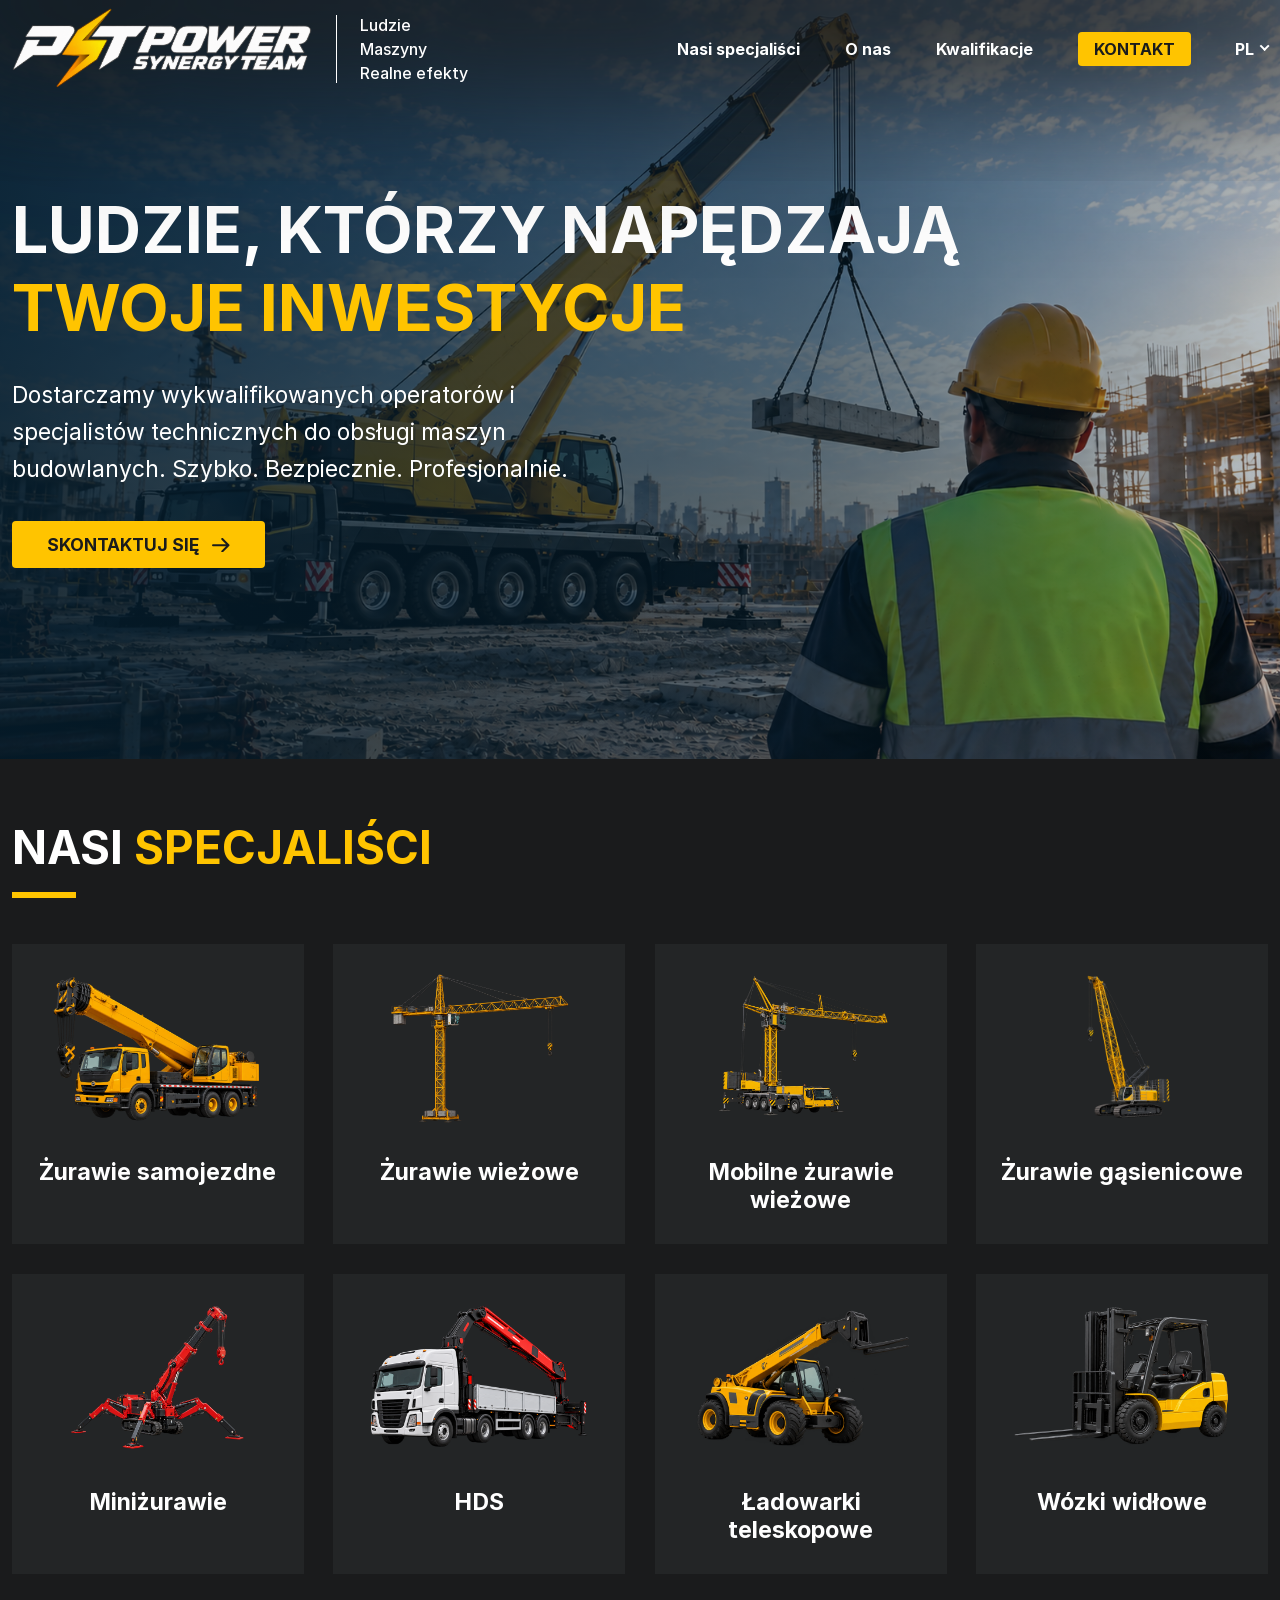
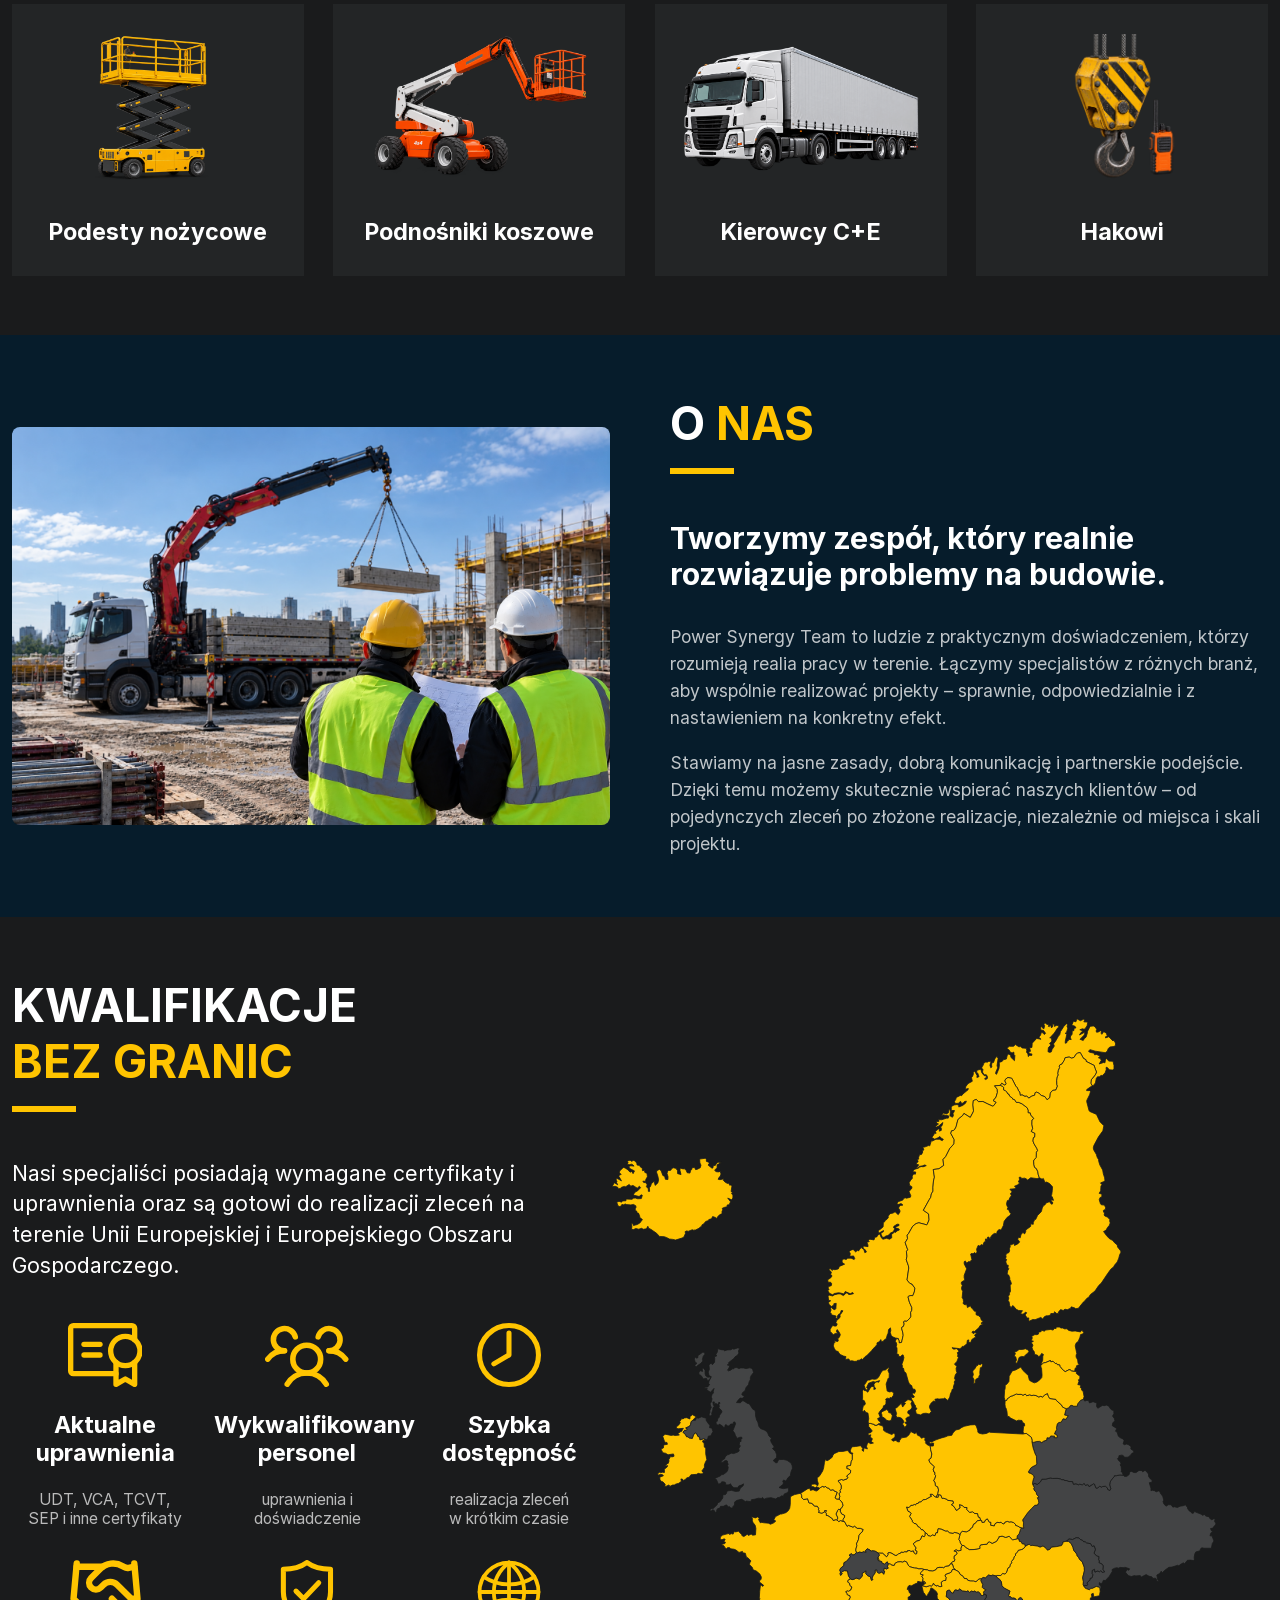
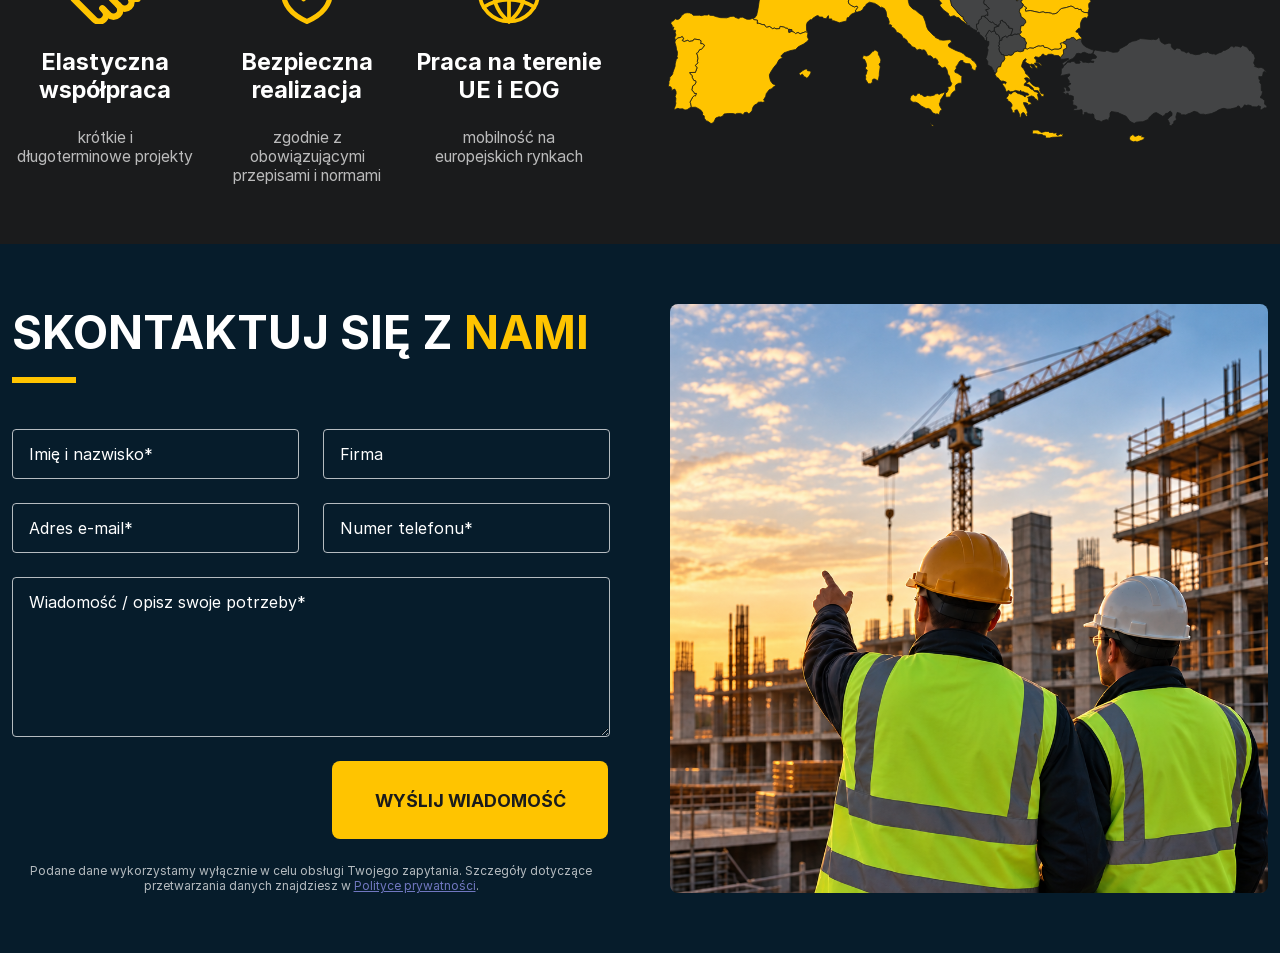
==== index.html @ 58d4c40d "privacy, languages switch" ====
<!doctype html>
<html lang="pl-PL">
<head>
    <meta charset="UTF-8">
    <meta name="viewport" content="width=device-width, initial-scale=1">

    <title>Power Synergy Team - Wykwalifikowani operatorzy i specjaliści techniczni</title>
    <meta name="description" content="Power Synergy Team dostarcza wykwalifikowanych operatorów maszyn budowlanych i specjalistów technicznych do realizacji projektów na terenie Unii Europejskiej i Europejskiego Obszaru Gospodarczego.">
    <meta name="robots" content="noindex, nofollow, noarchive">
    <meta name="author" content="Power Synergy Team">

    <link rel="icon" type="image/png" href="/favicon/favicon-96x96.png" sizes="96x96">
    <link rel="icon" type="image/svg+xml" href="/favicon/favicon.svg">
    <link rel="shortcut icon" href="/favicon/favicon.ico">
    <link rel="apple-touch-icon" sizes="180x180" href="/favicon/apple-touch-icon.png">
    <link rel="manifest" href="/favicon/site.webmanifest">

    <meta name="theme-color" content="#061C2B">

    <link rel="canonical" href="https://powersynergyteam.com/">

    <link rel="alternate" hreflang="x-default" href="https://powersynergyteam.com/">
    <link rel="alternate" hreflang="pl" href="https://powersynergyteam.com/">
    <link rel="alternate" hreflang="en" href="https://powersynergyteam.com/en/">
    <link rel="alternate" hreflang="de" href="https://powersynergyteam.com/de/">
    <link rel="alternate" hreflang="nl-NL" href="https://powersynergyteam.com/nl/">
    <link rel="alternate" hreflang="fr" href="https://powersynergyteam.com/fr/">
    <link rel="alternate" hreflang="ru" href="https://powersynergyteam.com/ru/">

    <meta property="og:type" content="website">
    <meta property="og:site_name" content="Power Synergy Team">
    <meta property="og:title" content="Power Synergy Team - Wykwalifikowani operatorzy i specjaliści techniczni">
    <meta property="og:description" content="Wykwalifikowani operatorzy maszyn budowlanych i specjaliści techniczni do realizacji projektów na terenie Unii Europejskiej i Europejskiego Obszaru Gospodarczego.">
    <meta property="og:url" content="https://powersynergyteam.com/">
    <meta property="og:locale" content="pl_PL">
    <meta property="og:image" content="https://powersynergyteam.com/images/og.jpg">
    <meta property="og:image:secure_url" content="https://powersynergyteam.com/images/og.jpg">
    <meta property="og:image:type" content="image/jpeg">
    <meta property="og:image:width" content="1200">
    <meta property="og:image:height" content="630">
    <meta property="og:image:alt" content="Power Synergy Team - operatorzy i specjaliści techniczni">

    <meta name="twitter:card" content="summary_large_image">
    <meta name="twitter:title" content="Power Synergy Team - Wykwalifikowani operatorzy i specjaliści techniczni">
    <meta name="twitter:description" content="Wykwalifikowani operatorzy maszyn budowlanych i specjaliści techniczni do realizacji projektów na terenie Unii Europejskiej i Europejskiego Obszaru Gospodarczego.">
    <meta name="twitter:image" content="https://powersynergyteam.com/images/og.jpg">

    <link rel="stylesheet" href="css/style.css">

    <script type="application/ld+json">
        {
            "@context": "https://schema.org",
            "@type": "Organization",
            "name": "Power Synergy Team",
            "@id": "https://powersynergyteam.com/#organization",
            "url": "https://powersynergyteam.com/",
            "logo": {
                "@type": "ImageObject",
                "url": "https://powersynergyteam.com/images/logo-data.png",
                "width": 1000,
                "height": 272
            },
            "image": {
                "@type": "ImageObject",
                "url": "https://powersynergyteam.com/images/og.jpg",
                "width": 1200,
                "height": 630
            },
            "email": "contact@powersynergyteam.com",
            "telephone": "+48797429963"
        }
    </script>
</head>
<body>
<header class="header">
    <div class="header__container container">
        <div class="header-logo">
            <img class="header-logo__img img" src="images/logo.png" alt="Power Synergy Team" loading="eager" fetchpriority="high">
            <div class="header-logo__text">
                <span>Ludzie</span>
                <span>Maszyny</span>
                <span>Realne efekty</span>
            </div>
        </div>
        <div class="header__burger" id="header-navigation">
            <ul class="header-menu">
                <li class="header-menu__item">
                    <a href="#specialists">
                        Nasi specjaliści
                    </a>
                </li>
                <li class="header-menu__item">
                    <a href="#about">
                        O nas
                    </a>
                </li>
                <li class="header-menu__item">
                    <a href="#qualifications">
                        Kwalifikacje
                    </a>
                </li>
                <li class="header-menu__item header-menu__item--contact">
                    <a href="#contact">
                        Kontakt
                    </a>
                </li>
            </ul>
            <div class="header__language">
                <button class="header__language-active" type="button" aria-expanded="false" aria-controls="language-list" data-language="Język: ">PL</button>
                <div class="header__languages" id="language-list" data-back="Powrót">
                    <a href="/" class="header__languages-item active" title="Polski" aria-label="Polski" aria-current="page">Polski</a>
                    <a href="/de/" class="header__languages-item" title="Deutsch" aria-label="Deutsch">Deutsch</a>
                    <a href="/en/" class="header__languages-item" title="English" aria-label="English">English</a>
                    <a href="/nl/" class="header__languages-item" title="Nederlands" aria-label="Nederlands">Nederlands</a>
                    <a href="/fr/" class="header__languages-item" title="Français" aria-label="Français">Français</a>
                    <a href="/ru/" class="header__languages-item" title="Русский" aria-label="Русский">Русский</a>
                </div>
            </div>
        </div>
        <button class="header__burger-btn" type="button" aria-label="Menu" aria-expanded="false" aria-controls="header-navigation">
            <span></span>
            <span></span>
            <span></span>
        </button>
    </div>
</header>

<main class="main">
    <section class="hero">
        <img class="hero__img img" src="images/top.png" alt="" width="1672" height="941" loading="eager" fetchpriority="high">
        <div class="hero__container container">
            <h1 class="hero__header">
                Ludzie,
                którzy napędzają
                <span class="color-accent">twoje inwestycje</span>
            </h1>
            <p class="hero__description">
                Dostarczamy wykwalifikowanych operatorów
                i specjalistów technicznych do obsługi maszyn
                budowlanych. Szybko. Bezpiecznie. Profesjonalnie.
            </p>
            <a href="#contact" class="hero__btn">
                Skontaktuj się
                <svg viewBox="3 5 17 14" fill="none" xmlns="http://www.w3.org/2000/svg">
                    <path d="M4 12H19M13 18L19 12L13 6" stroke="currentColor" stroke-width="2" stroke-linecap="round" stroke-linejoin="round"/>
                </svg>
            </a>
        </div>
    </section>

    <section class="specialists section-spacing">
        <div class="anchor" id="specialists"></div>
        <div class="specialists__container container">
            <h2 class="section-header">
                Nasi <span class="color-accent">specjaliści</span>
            </h2>
            <div class="specialists__grid">
                <div class="specialists__item">
                    <div class="specialists__item-image">
                        <img class="specialists__item-img img" src="images/zuraw-samojezdny.png" alt="Żuraw samojezdny" width="1536" height="1024" loading="lazy" fetchpriority="low">
                    </div>
                    <h3 class="specialists__item-header">
                        Żurawie samojezdne
                    </h3>
                </div>

                <div class="specialists__item">
                    <div class="specialists__item-image">
                        <img class="specialists__item-img img" src="images/zuraw-wiezowy.png" alt="Żuraw wieżowy" width="1374" height="1145" loading="lazy" fetchpriority="low">
                    </div>
                    <h3 class="specialists__item-header">
                        Żurawie wieżowe
                    </h3>
                </div>

                <div class="specialists__item">
                    <div class="specialists__item-image">
                        <img class="specialists__item-img img" src="images/zuraw-mobilny.png" alt="Żuraw wieżowy mobilny" width="1374" height="1145" loading="lazy" fetchpriority="low">
                    </div>
                    <h3 class="specialists__item-header">
                        Mobilne żurawie wieżowe
                    </h3>
                </div>

                <div class="specialists__item">
                    <div class="specialists__item-image">
                        <img class="specialists__item-img img" src="images/zuraw-gasienicowy.png" alt="Żuraw gąsienicowy" width="1024" height="1536" loading="lazy" fetchpriority="low">
                    </div>
                    <h3 class="specialists__item-header">
                        Żurawie gąsienicowe
                    </h3>
                </div>

                <div class="specialists__item">
                    <div class="specialists__item-image">
                        <img class="specialists__item-img img" src="images/mini-zuraw.png" alt="Miniżuraw" width="1374" height="1145" loading="lazy" fetchpriority="low">
                    </div>
                    <h3 class="specialists__item-header">
                        Miniżurawie
                    </h3>
                </div>

                <div class="specialists__item">
                    <div class="specialists__item-image">
                        <img class="specialists__item-img img" src="images/hds.png" alt="HDS" width="1536" height="1024" loading="lazy" fetchpriority="low">
                    </div>
                    <h3 class="specialists__item-header">
                        HDS
                    </h3>
                </div>

                <div class="specialists__item">
                    <div class="specialists__item-image">
                        <img class="specialists__item-img img" src="images/ladowarka-teleskopowa.png" alt="Ładowarka teleskopowa" width="1536" height="1024" loading="lazy" fetchpriority="low">
                    </div>
                    <h3 class="specialists__item-header">
                        Ładowarki teleskopowe
                    </h3>
                </div>

                <div class="specialists__item">
                    <div class="specialists__item-image">
                        <img class="specialists__item-img img" src="images/wozek-widlowy.png" alt="Wózek widłowy" width="1536" height="1024" loading="lazy" fetchpriority="low">
                    </div>
                    <h3 class="specialists__item-header">
                        Wózki widłowe
                    </h3>
                </div>

                <div class="specialists__item">
                    <div class="specialists__item-image">
                        <img class="specialists__item-img img" src="images/podest-nozycowy.png" alt="Podest ruchomy nożycowy" width="1536" height="1024" loading="lazy" fetchpriority="low">
                    </div>
                    <h3 class="specialists__item-header">
                        Podesty nożycowe
                    </h3>
                </div>

                <div class="specialists__item">
                    <div class="specialists__item-image">
                        <img class="specialists__item-img img" src="images/podnosnik-teleskopowy.png" alt="Podnośnik koszowy" width="1536" height="1024" loading="lazy" fetchpriority="low">
                    </div>
                    <h3 class="specialists__item-header">
                        Podnośniki koszowe
                    </h3>
                </div>

                <div class="specialists__item">
                    <div class="specialists__item-image">
                        <img class="specialists__item-img img" src="images/c-e.png" alt="Ciągnik siodłowy z naczepą" width="1665" height="945" loading="lazy" fetchpriority="low">
                    </div>
                    <h3 class="specialists__item-header">
                        Kierowcy C+E
                    </h3>
                </div>

                <div class="specialists__item">
                    <div class="specialists__item-image">
                        <img class="specialists__item-img img" src="images/hak.png" alt="Hak" width="1254" height="1254" loading="lazy" fetchpriority="low">
                    </div>
                    <h3 class="specialists__item-header">
                        Hakowi
                    </h3>
                </div>
            </div>
        </div>
    </section>

    <section class="about bg-dark section-spacing">
        <div class="anchor" id="about"></div>
        <div class="about__container container container--50">
            <div class="about__left">
                <img class="about__img img" src="images/o-nas.png" alt="O nas" width="1536" height="1024" loading="lazy" fetchpriority="low">
            </div>
            <div class="about__right">
                <h2 class="about__header section-header section-header--white">
                    O <span class="color-accent">nas</span>
                </h2>
                <h3 class="about__subheader">
                    Tworzymy zespół, który realnie
                    rozwiązuje problemy na budowie.
                </h3>
                <div class="about__description">
                    <p>
                        Power Synergy Team to ludzie z praktycznym doświadczeniem,
                        którzy rozumieją realia pracy w terenie. Łączymy specjalistów z różnych
                        branż, aby wspólnie realizować projekty – sprawnie, odpowiedzialnie
                        i z nastawieniem na konkretny efekt.
                    </p>
                    <p>
                        Stawiamy na jasne zasady, dobrą komunikację i partnerskie podejście.
                        Dzięki temu możemy skutecznie wspierać naszych klientów – od pojedynczych zleceń po złożone realizacje,
                        niezależnie od miejsca i skali projektu.
                    </p>
                </div>
            </div>
        </div>
    </section>

    <section class="qualifications section-spacing">
        <div class="anchor" id="qualifications"></div>
        <div class="qualifications__container container">
            <div class="qualifications__left">
                <h2 class="qualifications__header section-header">
                    Kwalifikacje <span class="color-accent">bez granic</span>
                </h2>

                <div class="qualifications__description">
                    Nasi specjaliści posiadają wymagane certyfikaty i uprawnienia
                    oraz są gotowi do realizacji zleceń na terenie Unii Europejskiej
                    i Europejskiego Obszaru Gospodarczego.
                </div>

                <div class="qualifications__grid">
                    <div class="qualifications__item">
                        <svg xmlns="http://www.w3.org/2000/svg" viewBox="24 40 224 192">
                            <line x1="72" y1="136" x2="120" y2="136" fill="none" stroke="currentColor" stroke-linecap="round" stroke-linejoin="round" stroke-width="16"/>
                            <line x1="72" y1="104" x2="120" y2="104" fill="none" stroke="currentColor" stroke-linecap="round" stroke-linejoin="round" stroke-width="16"/>
                            <circle cx="196" cy="124" r="44" fill="none" stroke="currentColor" stroke-linecap="round" stroke-linejoin="round" stroke-width="16"/>
                            <path d="M168,192H40a8,8,0,0,1-8-8V56a8,8,0,0,1,8-8H216a8,8,0,0,1,8,8V90.06" fill="none" stroke="currentColor" stroke-linecap="round" stroke-linejoin="round" stroke-width="16"/>
                            <polyline points="168 157.94 168 224 196 208 224 224 224 157.94" fill="none" stroke="currentColor" stroke-linecap="round" stroke-linejoin="round" stroke-width="16"/>
                        </svg>
                        <div class="qualifications__item-title">Aktualne uprawnienia</div>
                        <div class="qualifications__item-description">UDT, VCA, TCVT, SEP i inne certyfikaty</div>
                    </div>

                    <div class="qualifications__item">
                        <svg xmlns="http://www.w3.org/2000/svg" viewBox="8 40 240 184">
                            <path d="M192,120a59.91,59.91,0,0,1,48,24" fill="none" stroke="currentColor" stroke-linecap="round" stroke-linejoin="round" stroke-width="16"/>
                            <path d="M16,144a59.91,59.91,0,0,1,48-24" fill="none" stroke="currentColor" stroke-linecap="round" stroke-linejoin="round" stroke-width="16"/>
                            <circle cx="128" cy="144" r="40" fill="none" stroke="currentColor" stroke-linecap="round" stroke-linejoin="round" stroke-width="16"/>
                            <path d="M72,216a65,65,0,0,1,112,0" fill="none" stroke="currentColor" stroke-linecap="round" stroke-linejoin="round" stroke-width="16"/>
                            <path d="M161,80a32,32,0,1,1,31,40" fill="none" stroke="currentColor" stroke-linecap="round" stroke-linejoin="round" stroke-width="16"/>
                            <path d="M64,120A32,32,0,1,1,95,80" fill="none" stroke="currentColor" stroke-linecap="round" stroke-linejoin="round" stroke-width="16"/>
                        </svg>
                        <div class="qualifications__item-title">Wykwalifikowany personel</div>
                        <div class="qualifications__item-description">uprawnienia i doświadczenie</div>
                    </div>

                    <div class="qualifications__item">
                        <svg xmlns="http://www.w3.org/2000/svg" viewBox="0 0 76 76" fill="none">
                            <circle cx="38" cy="38" r="35" stroke="currentColor" stroke-width="6"/>
                            <path d="M38 12V38L20 48.5" stroke="currentColor" stroke-width="6" stroke-linecap="round" stroke-linejoin="round"/>
                        </svg>
                        <div class="qualifications__item-title">Szybka dostępność</div>
                        <div class="qualifications__item-description">realizacja zleceń w krótkim czasie</div>
                    </div>

                    <div class="qualifications__item">
                        <svg xmlns="http://www.w3.org/2000/svg" viewBox="0.9 1.9 22.2 20" fill="none" stroke="currentColor" stroke-width="2" stroke-linecap="round" stroke-linejoin="round">
                            <path d="m11 17 2 2a1 1 0 1 0 3-3"/>
                            <path d="m14 14 2.5 2.5a1 1 0 1 0 3-3l-3.88-3.88a3 3 0 0 0-4.24 0l-.88.88a1 1 0 1 1-3-3l2.81-2.81a5.79 5.79 0 0 1 7.06-.87l.47.28a2 2 0 0 0 1.42.25L21 4"/>
                            <path d="m21 3 1 11h-2"/>
                            <path d="M3 3 2 14l6.5 6.5a1 1 0 1 0 3-3"/>
                            <path d="M3 4h8"/>
                        </svg>
                        <div class="qualifications__item-title">Elastyczna współpraca</div>
                        <div class="qualifications__item-description">krótkie i długoterminowe projekty</div>
                    </div>

                    <div class="qualifications__item">
                        <svg xmlns="http://www.w3.org/2000/svg" viewBox="0 0 64 76" fill="none">
                            <path d="M32 3C24 9 15 11 4 11V38C4 54 14 65 32 73C50 65 60 54 60 38V11C49 11 40 9 32 3Z" stroke="currentColor" stroke-width="6" stroke-linecap="round" stroke-linejoin="round"/>
                            <path d="M19 37L28 46L46 27" stroke="currentColor" stroke-width="6" stroke-linecap="round" stroke-linejoin="round"/>
                        </svg>
                        <div class="qualifications__item-title">Bezpieczna realizacja</div>
                        <div class="qualifications__item-description">zgodnie z obowiązującymi przepisami i normami</div>
                    </div>

                    <div class="qualifications__item">
                        <svg xmlns="http://www.w3.org/2000/svg" viewBox="0 0 76 76" fill="none">
                            <circle cx="38" cy="38" r="35" stroke="currentColor" stroke-width="4.5"/>
                            <path d="M38 3C25 13 20 25 20 38S25 63 38 73" stroke="currentColor" stroke-width="4.5" stroke-linecap="round"/>
                            <path d="M38 3C51 13 56 25 56 38S51 63 38 73" stroke="currentColor" stroke-width="4.5" stroke-linecap="round"/>
                            <path d="M8 20C17 26 27 29 38 29S59 26 68 20" stroke="currentColor" stroke-width="4.5" stroke-linecap="round"/>
                            <path d="M8 56C17 50 27 47 38 47S59 50 68 56" stroke="currentColor" stroke-width="4.5" stroke-linecap="round"/>
                            <path d="M38 3V73" stroke="currentColor" stroke-width="4.5" stroke-linecap="round"/>
                            <path d="M3 38H73" stroke="currentColor" stroke-width="4.5" stroke-linecap="round"/>
                        </svg>
                        <div class="qualifications__item-title">Praca na terenie UE i EOG</div>
                        <div class="qualifications__item-description">mobilność na europejskich rynkach</div>
                    </div>
                </div>
            </div>

            <div class="qualifications__right">
                <img class="qualifications__img" src="images/europe-yellow.svg" alt="" width="702" height="665" loading="lazy" fetchpriority="low">
            </div>
        </div>
    </section>

    <section class="contact bg-dark section-spacing">
        <div class="anchor" id="contact"></div>
        <div class="contact__container container container--50">
            <div class="contact__left">
                <h2 class="contact__header section-header">
                    Skontaktuj się z <span class="color-accent">nami</span>
                </h2>

                <form class="contact__form" id="contact-form" action="https://eu-submit.jotform.com/submit/262635650041047" method="post">
                    <label class="form-label" for="name">Imię i nazwisko*</label>
                    <input id="name" type="text" name="q8_imieI" placeholder="Imię i nazwisko*" required>

                    <label class="form-label" for="firm">Firma</label>
                    <input id="firm" type="text" name="q3_q3_textbox1" placeholder="Firma">

                    <label class="form-label" for="email">Adres e-mail*</label>
                    <input id="email" type="email" name="q4_q4_email2" placeholder="Adres e-mail*" required>

                    <label class="form-label" for="phone">Numer telefonu*</label>
                    <input id="phone" type="tel" name="q5_q5_phone3[full]" autocomplete="tel" placeholder="Numer telefonu*" required>

                    <label class="form-label" for="message">Wiadomość / opisz swoje potrzeby*</label>
                    <textarea id="message" name="q6_q6_textarea4" placeholder="Wiadomość / opisz swoje potrzeby*" required></textarea>

                    <input type="hidden" name="formID" value="262635650041047">

                    <div class="contact__form-actions">
                        <div class="contact__captcha"
                             id="recaptcha_input_9"
                             data-lazy-recaptcha
                             data-sitekey="6LdU3CgUAAAAAB0nnFM3M3T0sy707slYYU51RroJ"></div>
                        <input type="hidden" id="input_9" name="recaptcha_visible" required>
                        <button type="submit" aria-live="polite">Wyślij wiadomość</button>
                    </div>

                    <div class="contact__form-description">
                        Podane dane wykorzystamy wyłącznie w celu obsługi Twojego zapytania. Szczegóły dotyczące przetwarzania danych znajdziesz w <a href="/polityka-prywatnosci.html">Polityce prywatności</a>.
                    </div>
                </form>
            </div>

            <div class="contact__right">
                <img class="contact__img img" src="images/contact.png" alt="" width="1536" height="1024" loading="lazy" fetchpriority="low">
            </div>
        </div>
    </section>
</main>

<footer class="footer">

</footer>

<script src="js/app.min.js"></script>
</body>
</html>
---- css/style.css ----
@font-face{font-family:"Inter";src:url("../fonts/Inter-Bold.woff2") format("woff2");font-weight:bold;font-style:normal;font-display:block}@font-face{font-family:"Inter";src:url("../fonts/Inter-Medium.woff2") format("woff2");font-weight:500;font-style:normal;font-display:block}@font-face{font-family:"Inter";src:url("../fonts/Inter-Regular.woff2") format("woff2");font-weight:normal;font-style:normal;font-display:block}:root{color-scheme:dark;--font-main: Inter, Arial, sans-serif;--c-accent: #FFC400;--c-white: #ffffff;--c-black: #1a1b1c;--c-text: #ffffff;--bg-item: #232526;--bg-main: #1a1b1c;--bg-dark: #061C2B;--bs-main: none;--bs-header: 0 0 164px 82px rgb(26, 27, 28)}html{box-sizing:border-box;font-size:16px;scroll-behavior:smooth}*,*::before,*::after{box-sizing:inherit}body{padding:0;color:var(--c-text);background-color:var(--bg-main);max-width:120em;margin:0 auto}*,input,textarea{box-sizing:border-box;font-family:var(--font-main)}.img{display:block;max-width:100%;height:auto}.container{max-width:90em;margin:0 auto;padding:0 .75em}.container--50{display:grid;grid-template-columns:1fr 1fr;gap:clamp(2rem,1.3182rem + 3.0303vw,4rem);align-items:center;align-content:center}.color-accent{color:var(--c-accent)}.bg-dark{background-color:var(--bg-dark);color:var(--c-white)}.form-label{position:absolute;width:1px;height:1px;padding:0;margin:-1px;overflow:hidden;clip:rect(0, 0, 0, 0);white-space:nowrap;border:0}.section-header{font-size:clamp(2rem,1.6591rem + 1.5152vw,3rem);font-weight:700;text-transform:uppercase;position:relative;padding-bottom:.5em;margin:0 0 1em;text-wrap:balance}.section-header:after{content:"";background-color:var(--c-accent);height:.375rem;width:4rem;position:absolute;bottom:0;left:0}.section-header--white{color:var(--c-white)}.section-spacing{padding:clamp(2rem,1.3182rem + 3.0303vw,4rem) 0}.anchor{position:relative;top:-7.125em}:root [data-theme=light]{display:block}:root [data-theme=dark]{display:none}@media(prefers-color-scheme: dark){:root:not([data-theme]) [data-theme=light]{display:none}:root:not([data-theme]) [data-theme=dark]{display:block}}:root[data-theme=light] [data-theme=light]{display:block}:root[data-theme=light] [data-theme=dark]{display:none}:root[data-theme=dark] [data-theme=light]{display:none}:root[data-theme=dark] [data-theme=dark]{display:block}.header{position:sticky;z-index:9;top:0;padding:.5em 0}.header:after{content:"";position:absolute;top:0;right:0;bottom:auto;left:0;box-shadow:var(--bs-header);z-index:1;pointer-events:none}.header__container{display:flex;align-content:center;align-items:center;container-type:inline-size;gap:clamp(1.5rem,.9886rem + 2.2727vw,3rem);position:relative;z-index:3}.header-logo{display:flex;align-items:center;align-content:center;gap:3em}.header-logo__img{max-width:300px}@media(max-width: 1023px){.header-logo__img{max-width:220px}}.header-logo__text{display:grid;gap:.25em;position:relative}@media(max-width: 1199px){.header-logo__text{display:none}}.header-logo__text span{color:var(--c-white);display:block;font-weight:500}.header-logo__text:before{content:"";left:-1.5em;top:0;bottom:0;width:1px;background-color:var(--c-white);position:absolute}.header__burger{display:flex;align-items:center;align-content:center;gap:clamp(1.5rem,.9886rem + 2.2727vw,3rem);margin-left:auto}@media(max-width: 1023px){.header__burger{display:none}}@media(max-width: 1023px){.header__burger.open{position:absolute;top:calc(100% + .5rem);right:0;width:min(20rem,100vw - 1.5rem);padding:1.25rem;display:grid;gap:1.25rem;background-color:var(--bg-dark);box-shadow:0 1rem 2rem rgba(0,0,0,.35)}}@media(max-width: 1023px){.header__burger.open .header-menu{display:grid;gap:1.25rem;order:2;text-align:right}}.header__burger-btn{position:relative;width:2rem;height:1.5rem;padding:0;margin-left:auto;border:0;background:rgba(0,0,0,0);cursor:pointer}@media(min-width: 1024px){.header__burger-btn{display:none}}.header__burger-btn span{position:absolute;left:0;width:100%;height:3px;border-radius:4px;background-color:var(--c-accent)}.header__burger-btn span:first-child{top:0}.header__burger-btn span:nth-child(2){top:0;bottom:0;margin:auto}.header__burger-btn span:last-child{bottom:0}.header-menu{display:flex;justify-self:flex-end;align-items:center;align-content:center;gap:clamp(1.5rem,.9886rem + 2.2727vw,3rem);padding:0;margin:0;list-style:none}.header-menu__item{font-weight:700}.header-menu__item a{color:var(--c-white);text-decoration:none}.header-menu__item--contact a{background-color:var(--c-accent);color:var(--c-black);display:inline-flex;white-space:nowrap;justify-content:center;align-content:center;align-items:center;padding:.45em 1em;border-radius:4px;font-weight:700;text-transform:uppercase}.header__language{position:relative;color:var(--c-white)}.header__language-active{display:flex;align-items:center;justify-content:center;gap:.4em;padding:0;border:0;color:inherit;background:rgba(0,0,0,0);font-size:1rem;font-weight:700;cursor:pointer}@media(max-width: 1023px){.header__language-active:before{content:attr(data-language);font-weight:500}}.header__language-active:after{content:"";width:.45em;height:.45em;border-right:2px solid currentColor;border-bottom:2px solid currentColor;transform:translateY(-0.15em) rotate(45deg)}@media(max-width: 1023px){.header__language-active{width:100%;justify-content:flex-end}}@media(max-width: 1023px){.header__language.open{position:static}}.header__language.open .header__language-active:after{transform:translateY(0.15em) rotate(225deg)}.header__language.open .header__languages{display:grid}.header__languages{position:absolute;top:calc(100% + .75rem);right:0;z-index:10;display:none;min-width:10rem;padding:.5rem 0;background-color:var(--bg-dark);box-shadow:0 1rem 2rem rgba(0,0,0,.35)}@media(max-width: 1023px){.header__languages{inset:0;min-width:0;align-content:start}}@media(max-width: 1023px){.header__languages:before{content:attr(data-back);padding:.75rem 1rem;color:var(--c-accent);font-weight:700;text-align:right;cursor:pointer}}.header__languages-item{position:relative;z-index:1;padding:.6rem 1.25rem;color:var(--c-white);text-decoration:none;text-align:right;white-space:nowrap}.header__languages-item:hover,.header__languages-item:focus-visible{color:var(--c-accent)}.header__languages-item.active{color:var(--c-accent);font-weight:700;text-decoration:underline;text-underline-offset:.2em}@media(max-width: 1023px){.header{background-color:var(--bg-dark);box-shadow:0 .5rem 1.5rem rgba(0,0,0,.25)}.header:after{display:none}.header__container{gap:1rem}}@media(max-width: 479px){.header-logo__img{max-width:175px}}.header__language,.header__burger-btn{color:var(--c-white)}.hero{margin-top:-6.125em;position:relative;background:linear-gradient(90deg, rgba(5, 28, 43, 0.9) 0%, rgba(5, 28, 43, 0.62) 64%, rgba(5, 28, 43, 0.28) 100%);height:47.5em}.hero__img{position:relative;z-index:-3;object-fit:cover;width:100%;height:100%}.hero__header{margin:0;padding:0;font-size:clamp(2.5rem,1.9034rem + 2.6515vw,4.25rem);text-transform:uppercase;font-weight:700}.hero__header span{display:block}.hero__description{font-size:clamp(1rem,.8295rem + .7576vw,1.5rem);max-width:25em;line-height:1.6em;margin:clamp(1.25rem,.9943rem + 1.1364vw,2rem) 0 clamp(1.25rem,.9091rem + 1.5152vw,2.25rem);padding:0}.hero__btn{text-decoration:none;background-color:var(--c-accent);color:var(--c-black);display:inline-flex;white-space:nowrap;justify-content:center;align-content:center;align-items:center;font-size:clamp(.875rem,.7898rem + .3788vw,1.125rem);padding:.75em 2em;border-radius:4px;gap:.75em;font-weight:700;text-transform:uppercase}.hero__btn svg{width:100%;flex-shrink:0;max-width:clamp(.875rem,.7898rem + .3788vw,1.125rem)}.hero__container{position:absolute;z-index:3;top:0;bottom:0;display:flex;flex-wrap:wrap;flex-direction:column;justify-content:center;align-items:flex-start;align-content:flex-start;left:0;right:0;margin:auto;color:var(--c-white)}.specialists__grid{display:grid;grid-template-columns:repeat(4, 1fr);gap:clamp(1rem,.6591rem + 1.5152vw,2rem)}.specialists__item{padding:clamp(1rem,.6591rem + 1.5152vw,2rem) clamp(1rem,.8295rem + .7576vw,1.5rem);background-color:var(--bg-item);text-align:center;box-shadow:var(--bs-main)}.specialists__item-image{aspect-ratio:280/170;display:flex;flex-wrap:wrap;justify-content:center;align-content:center;align-items:center}.specialists__item-img{max-width:100%;max-height:100%;width:auto;height:auto}.specialists__item-header{margin:1.5em 0 0;padding:0;font-size:clamp(1.125rem,.9972rem + .5682vw,1.5rem)}.about__img{border-radius:8px}.about__subheader{color:var(--c-white);font-size:clamp(1.25rem,.9943rem + 1.1364vw,2rem);margin:0 0 1em;font-weight:700;text-wrap:balance}.about__description{display:grid;font-size:clamp(.875rem,.7898rem + .3788vw,1.125rem);opacity:.75;line-height:1.55;gap:1em}.about__description p{margin:0;padding:0}.qualifications__container{display:grid;grid-template-columns:minmax(0, 47%) minmax(0, 53%)}.qualifications__grid{display:grid;grid-template-columns:repeat(3, minmax(0, 1fr));gap:2em 1em}.qualifications__description{font-size:clamp(1rem,.8722rem + .5682vw,1.375rem);line-height:1.45;margin-bottom:2em}.qualifications__left{position:relative;z-index:3}.qualifications__right{position:relative;z-index:1}.qualifications__img{height:110%;width:auto;position:absolute;right:0;top:-5%;max-width:115%}.qualifications__item{text-align:center}.qualifications__item svg{max-height:4em;width:auto;height:auto;margin:0 auto 1.5em;display:block;color:vaR(--c-accent)}.qualifications__item-title{font-size:clamp(1.125rem,.9972rem + .5682vw,1.5rem);font-weight:700;margin:0 auto 1em;text-wrap:balance}.qualifications__item-description{font-size:clamp(.875rem,.8324rem + .1894vw,1rem);text-wrap:balance;opacity:.7}.contact__form{display:flex;flex-wrap:wrap;gap:1.5em}.contact__form-description{font-size:12px;text-align:center;width:100%;opacity:.7}.contact__form-actions{display:flex;align-items:stretch;gap:1em;width:100%}@media(max-width: 767px){.contact__form-actions{flex-direction:column}}.contact__captcha{flex:0 0 304px;width:304px;min-height:78px}.contact__captcha.error>*{outline:2px solid #d93025}@media(max-width: 767px){.contact__captcha{flex-basis:auto;max-width:100%}}.contact__wrap{margin:.75em 0 1.75em}.contact input[type=text],.contact input[type=email],.contact input[type=tel]{width:100%;max-width:calc(50% - .75rem);font-size:1rem;padding:.875em 1em;background-color:rgba(0,0,0,0);color:var(--c-white);border:1px solid hsla(0,0%,100%,.7);border-radius:4px}.contact input[type=text]::placeholder,.contact input[type=email]::placeholder,.contact input[type=tel]::placeholder{opacity:1;color:var(--c-white)}.contact textarea{width:100%;font-size:1rem;padding:.875em 1em;background-color:rgba(0,0,0,0);color:var(--c-white);border:1px solid hsla(0,0%,100%,.7);border-radius:4px;min-height:10em}.contact textarea::placeholder{opacity:1;color:var(--c-white)}.contact button{width:calc(100% - 304px - 1em);min-height:78px;border:none;outline:none;box-shadow:none;font-size:clamp(1rem,.9574rem + .1894vw,1.125rem);font-weight:700;text-transform:uppercase;padding:1em;border-radius:8px;background-color:var(--c-accent);color:var(--c-black);cursor:pointer}@media(max-width: 767px){.contact button{width:100%}}.contact__right{height:100%}.contact__right img{border-radius:8px;width:100%;height:100%;object-fit:cover;object-position:right center}
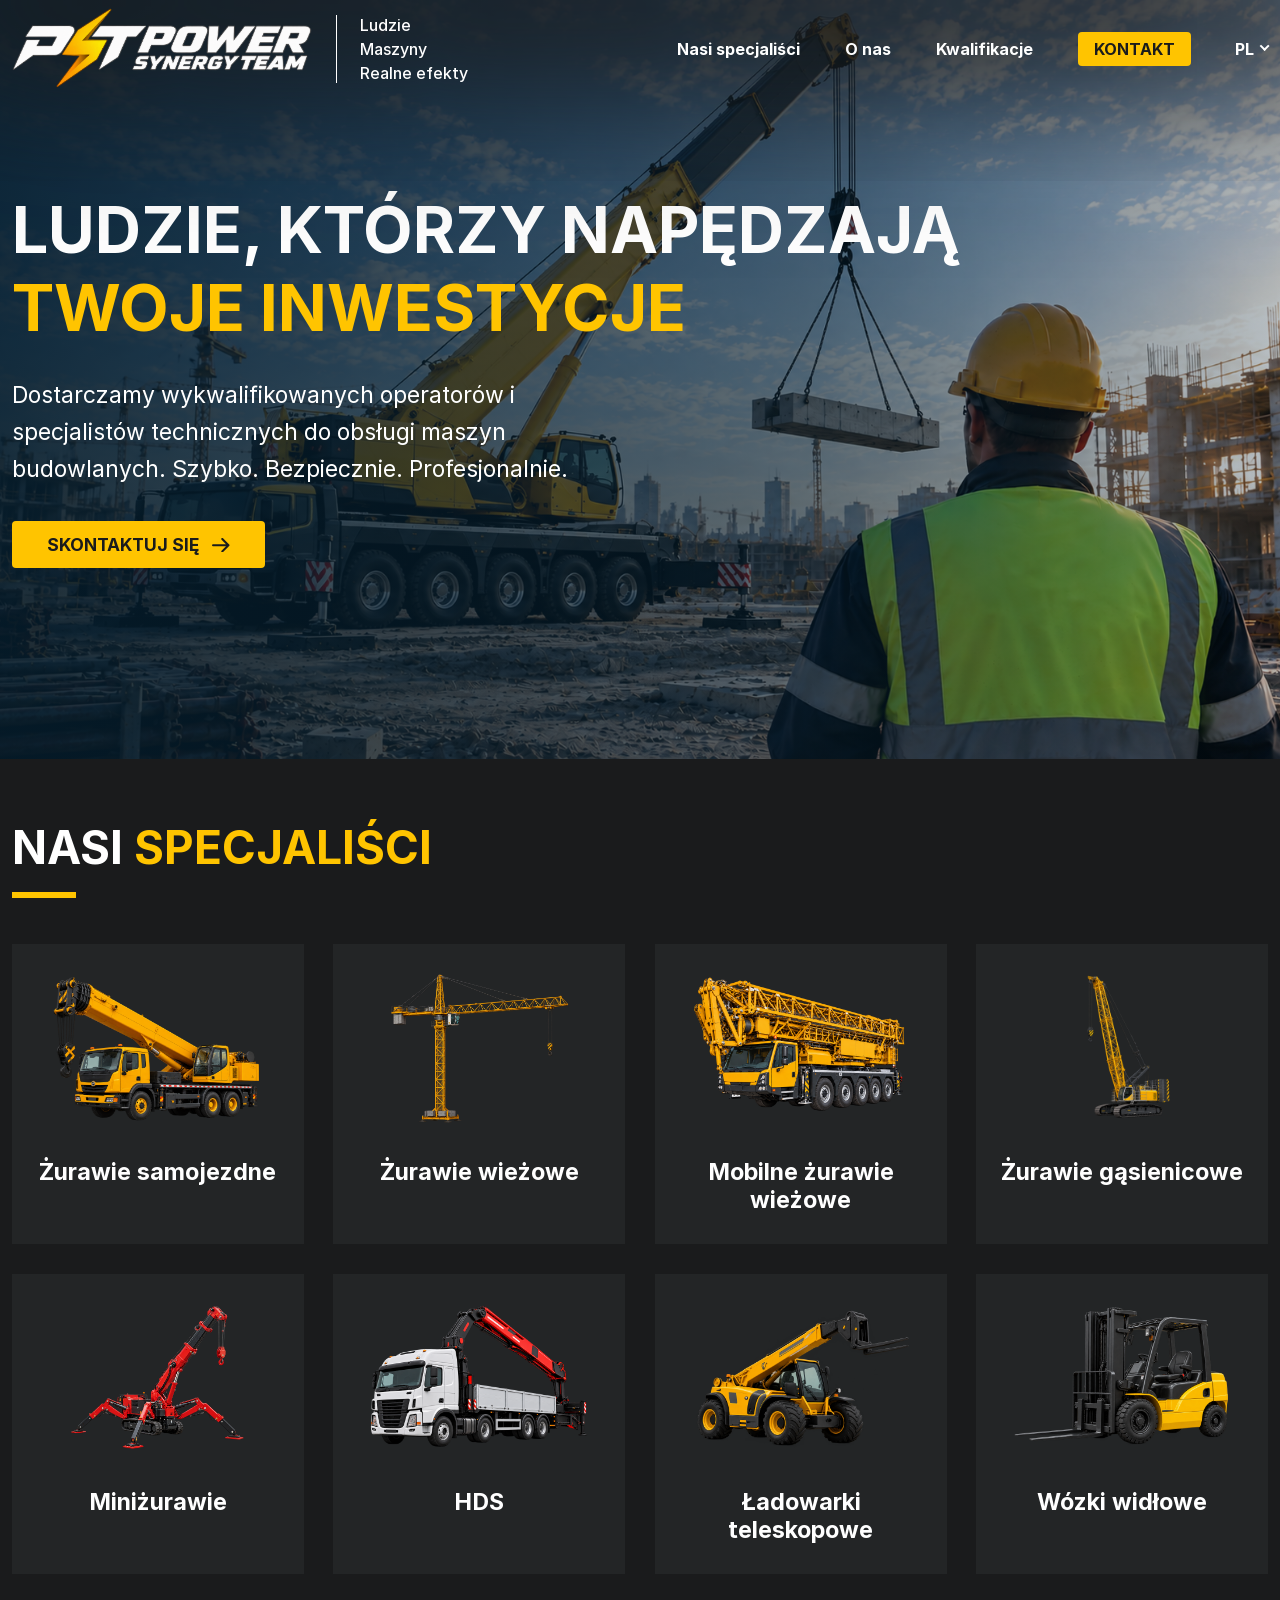
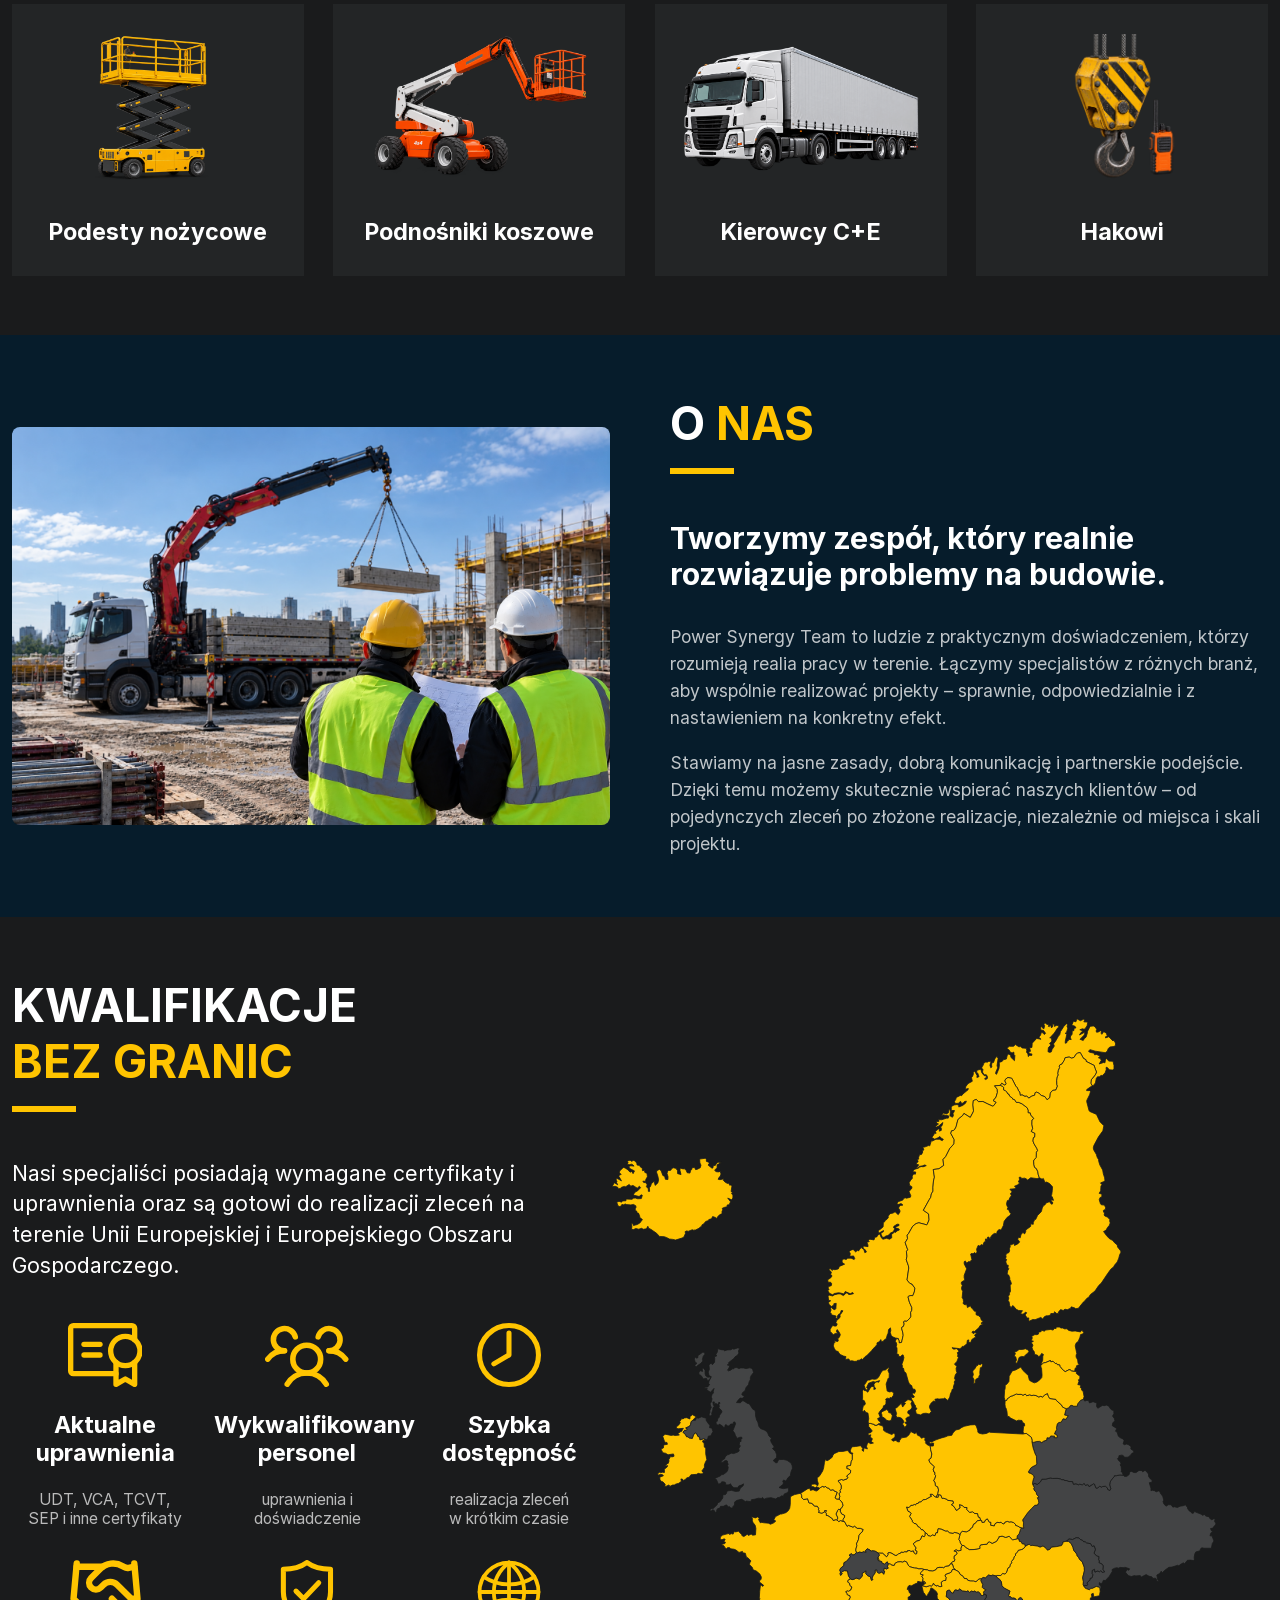
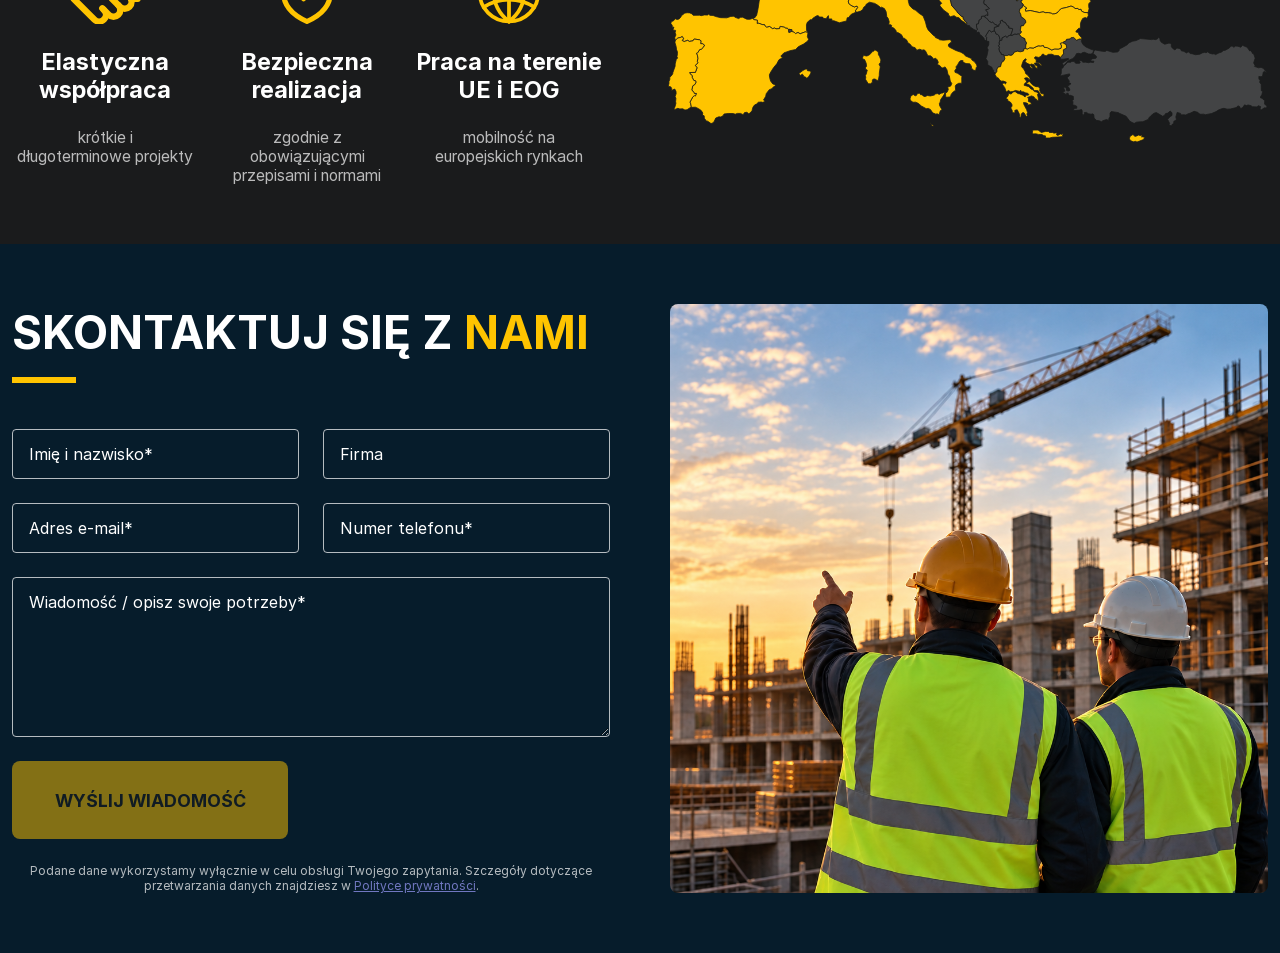
==== commit 00cec27c: "privacy, contact form disable" ====
--- a/index.html
+++ b/index.html
@@ -397,7 +397,11 @@
                     Skontaktuj się z <span class="color-accent">nami</span>
                 </h2>
 
-                <form class="contact__form" id="contact-form" action="https://eu-submit.jotform.com/submit/262635650041047" method="post">
+                <form class="contact__form contact__form--disabled" id="contact-form"
+                      data-phone-error="Podaj prawidłowy numer telefonu."
+                      data-sending-label="Wysyłanie..."
+                      data-success-label="Wiadomość wysłana"
+                      data-retry-label="Spróbuj ponownie">
                     <label class="form-label" for="name">Imię i nazwisko*</label>
                     <input id="name" type="text" name="q8_imieI" placeholder="Imię i nazwisko*" required>
 
@@ -414,14 +418,16 @@
                     <textarea id="message" name="q6_q6_textarea4" placeholder="Wiadomość / opisz swoje potrzeby*" required></textarea>
 
                     <input type="hidden" name="formID" value="262635650041047">
-
-                    <div class="contact__form-actions">
+                    <input type="hidden" name="q10_wersjaJezykowa" value="PL">
+
+                    <div class="contact__form-actions contact__form-actions--disabled">
                         <div class="contact__captcha"
                              id="recaptcha_input_9"
+                             hidden
                              data-lazy-recaptcha
                              data-sitekey="6LdU3CgUAAAAAB0nnFM3M3T0sy707slYYU51RroJ"></div>
                         <input type="hidden" id="input_9" name="recaptcha_visible" required>
-                        <button type="submit" aria-live="polite">Wyślij wiadomość</button>
+                        <button type="submit" aria-live="polite" aria-disabled="true" disabled>Wyślij wiadomość</button>
                     </div>
 
                     <div class="contact__form-description">
--- a/css/style.css
+++ b/css/style.css
@@ -1 +1 @@
-@font-face{font-family:"Inter";src:url("../fonts/Inter-Bold.woff2") format("woff2");font-weight:bold;font-style:normal;font-display:block}@font-face{font-family:"Inter";src:url("../fonts/Inter-Medium.woff2") format("woff2");font-weight:500;font-style:normal;font-display:block}@font-face{font-family:"Inter";src:url("../fonts/Inter-Regular.woff2") format("woff2");font-weight:normal;font-style:normal;font-display:block}:root{color-scheme:dark;--font-main: Inter, Arial, sans-serif;--c-accent: #FFC400;--c-white: #ffffff;--c-black: #1a1b1c;--c-text: #ffffff;--bg-item: #232526;--bg-main: #1a1b1c;--bg-dark: #061C2B;--bs-main: none;--bs-header: 0 0 164px 82px rgb(26, 27, 28)}html{box-sizing:border-box;font-size:16px;scroll-behavior:smooth}*,*::before,*::after{box-sizing:inherit}body{padding:0;color:var(--c-text);background-color:var(--bg-main);max-width:120em;margin:0 auto}*,input,textarea{box-sizing:border-box;font-family:var(--font-main)}.img{display:block;max-width:100%;height:auto}.container{max-width:90em;margin:0 auto;padding:0 .75em}.container--50{display:grid;grid-template-columns:1fr 1fr;gap:clamp(2rem,1.3182rem + 3.0303vw,4rem);align-items:center;align-content:center}.color-accent{color:var(--c-accent)}.bg-dark{background-color:var(--bg-dark);color:var(--c-white)}.form-label{position:absolute;width:1px;height:1px;padding:0;margin:-1px;overflow:hidden;clip:rect(0, 0, 0, 0);white-space:nowrap;border:0}.section-header{font-size:clamp(2rem,1.6591rem + 1.5152vw,3rem);font-weight:700;text-transform:uppercase;position:relative;padding-bottom:.5em;margin:0 0 1em;text-wrap:balance}.section-header:after{content:"";background-color:var(--c-accent);height:.375rem;width:4rem;position:absolute;bottom:0;left:0}.section-header--white{color:var(--c-white)}.section-spacing{padding:clamp(2rem,1.3182rem + 3.0303vw,4rem) 0}.anchor{position:relative;top:-7.125em}:root [data-theme=light]{display:block}:root [data-theme=dark]{display:none}@media(prefers-color-scheme: dark){:root:not([data-theme]) [data-theme=light]{display:none}:root:not([data-theme]) [data-theme=dark]{display:block}}:root[data-theme=light] [data-theme=light]{display:block}:root[data-theme=light] [data-theme=dark]{display:none}:root[data-theme=dark] [data-theme=light]{display:none}:root[data-theme=dark] [data-theme=dark]{display:block}.header{position:sticky;z-index:9;top:0;padding:.5em 0}.header:after{content:"";position:absolute;top:0;right:0;bottom:auto;left:0;box-shadow:var(--bs-header);z-index:1;pointer-events:none}.header__container{display:flex;align-content:center;align-items:center;container-type:inline-size;gap:clamp(1.5rem,.9886rem + 2.2727vw,3rem);position:relative;z-index:3}.header-logo{display:flex;align-items:center;align-content:center;gap:3em}.header-logo__img{max-width:300px}@media(max-width: 1023px){.header-logo__img{max-width:220px}}.header-logo__text{display:grid;gap:.25em;position:relative}@media(max-width: 1199px){.header-logo__text{display:none}}.header-logo__text span{color:var(--c-white);display:block;font-weight:500}.header-logo__text:before{content:"";left:-1.5em;top:0;bottom:0;width:1px;background-color:var(--c-white);position:absolute}.header__burger{display:flex;align-items:center;align-content:center;gap:clamp(1.5rem,.9886rem + 2.2727vw,3rem);margin-left:auto}@media(max-width: 1023px){.header__burger{display:none}}@media(max-width: 1023px){.header__burger.open{position:absolute;top:calc(100% + .5rem);right:0;width:min(20rem,100vw - 1.5rem);padding:1.25rem;display:grid;gap:1.25rem;background-color:var(--bg-dark);box-shadow:0 1rem 2rem rgba(0,0,0,.35)}}@media(max-width: 1023px){.header__burger.open .header-menu{display:grid;gap:1.25rem;order:2;text-align:right}}.header__burger-btn{position:relative;width:2rem;height:1.5rem;padding:0;margin-left:auto;border:0;background:rgba(0,0,0,0);cursor:pointer}@media(min-width: 1024px){.header__burger-btn{display:none}}.header__burger-btn span{position:absolute;left:0;width:100%;height:3px;border-radius:4px;background-color:var(--c-accent)}.header__burger-btn span:first-child{top:0}.header__burger-btn span:nth-child(2){top:0;bottom:0;margin:auto}.header__burger-btn span:last-child{bottom:0}.header-menu{display:flex;justify-self:flex-end;align-items:center;align-content:center;gap:clamp(1.5rem,.9886rem + 2.2727vw,3rem);padding:0;margin:0;list-style:none}.header-menu__item{font-weight:700}.header-menu__item a{color:var(--c-white);text-decoration:none}.header-menu__item--contact a{background-color:var(--c-accent);color:var(--c-black);display:inline-flex;white-space:nowrap;justify-content:center;align-content:center;align-items:center;padding:.45em 1em;border-radius:4px;font-weight:700;text-transform:uppercase}.header__language{position:relative;color:var(--c-white)}.header__language-active{display:flex;align-items:center;justify-content:center;gap:.4em;padding:0;border:0;color:inherit;background:rgba(0,0,0,0);font-size:1rem;font-weight:700;cursor:pointer}@media(max-width: 1023px){.header__language-active:before{content:attr(data-language);font-weight:500}}.header__language-active:after{content:"";width:.45em;height:.45em;border-right:2px solid currentColor;border-bottom:2px solid currentColor;transform:translateY(-0.15em) rotate(45deg)}@media(max-width: 1023px){.header__language-active{width:100%;justify-content:flex-end}}@media(max-width: 1023px){.header__language.open{position:static}}.header__language.open .header__language-active:after{transform:translateY(0.15em) rotate(225deg)}.header__language.open .header__languages{display:grid}.header__languages{position:absolute;top:calc(100% + .75rem);right:0;z-index:10;display:none;min-width:10rem;padding:.5rem 0;background-color:var(--bg-dark);box-shadow:0 1rem 2rem rgba(0,0,0,.35)}@media(max-width: 1023px){.header__languages{inset:0;min-width:0;align-content:start}}@media(max-width: 1023px){.header__languages:before{content:attr(data-back);padding:.75rem 1rem;color:var(--c-accent);font-weight:700;text-align:right;cursor:pointer}}.header__languages-item{position:relative;z-index:1;padding:.6rem 1.25rem;color:var(--c-white);text-decoration:none;text-align:right;white-space:nowrap}.header__languages-item:hover,.header__languages-item:focus-visible{color:var(--c-accent)}.header__languages-item.active{color:var(--c-accent);font-weight:700;text-decoration:underline;text-underline-offset:.2em}@media(max-width: 1023px){.header{background-color:var(--bg-dark);box-shadow:0 .5rem 1.5rem rgba(0,0,0,.25)}.header:after{display:none}.header__container{gap:1rem}}@media(max-width: 479px){.header-logo__img{max-width:175px}}.header__language,.header__burger-btn{color:var(--c-white)}.hero{margin-top:-6.125em;position:relative;background:linear-gradient(90deg, rgba(5, 28, 43, 0.9) 0%, rgba(5, 28, 43, 0.62) 64%, rgba(5, 28, 43, 0.28) 100%);height:47.5em}.hero__img{position:relative;z-index:-3;object-fit:cover;width:100%;height:100%}.hero__header{margin:0;padding:0;font-size:clamp(2.5rem,1.9034rem + 2.6515vw,4.25rem);text-transform:uppercase;font-weight:700}.hero__header span{display:block}.hero__description{font-size:clamp(1rem,.8295rem + .7576vw,1.5rem);max-width:25em;line-height:1.6em;margin:clamp(1.25rem,.9943rem + 1.1364vw,2rem) 0 clamp(1.25rem,.9091rem + 1.5152vw,2.25rem);padding:0}.hero__btn{text-decoration:none;background-color:var(--c-accent);color:var(--c-black);display:inline-flex;white-space:nowrap;justify-content:center;align-content:center;align-items:center;font-size:clamp(.875rem,.7898rem + .3788vw,1.125rem);padding:.75em 2em;border-radius:4px;gap:.75em;font-weight:700;text-transform:uppercase}.hero__btn svg{width:100%;flex-shrink:0;max-width:clamp(.875rem,.7898rem + .3788vw,1.125rem)}.hero__container{position:absolute;z-index:3;top:0;bottom:0;display:flex;flex-wrap:wrap;flex-direction:column;justify-content:center;align-items:flex-start;align-content:flex-start;left:0;right:0;margin:auto;color:var(--c-white)}.specialists__grid{display:grid;grid-template-columns:repeat(4, 1fr);gap:clamp(1rem,.6591rem + 1.5152vw,2rem)}.specialists__item{padding:clamp(1rem,.6591rem + 1.5152vw,2rem) clamp(1rem,.8295rem + .7576vw,1.5rem);background-color:var(--bg-item);text-align:center;box-shadow:var(--bs-main)}.specialists__item-image{aspect-ratio:280/170;display:flex;flex-wrap:wrap;justify-content:center;align-content:center;align-items:center}.specialists__item-img{max-width:100%;max-height:100%;width:auto;height:auto}.specialists__item-header{margin:1.5em 0 0;padding:0;font-size:clamp(1.125rem,.9972rem + .5682vw,1.5rem)}.about__img{border-radius:8px}.about__subheader{color:var(--c-white);font-size:clamp(1.25rem,.9943rem + 1.1364vw,2rem);margin:0 0 1em;font-weight:700;text-wrap:balance}.about__description{display:grid;font-size:clamp(.875rem,.7898rem + .3788vw,1.125rem);opacity:.75;line-height:1.55;gap:1em}.about__description p{margin:0;padding:0}.qualifications__container{display:grid;grid-template-columns:minmax(0, 47%) minmax(0, 53%)}.qualifications__grid{display:grid;grid-template-columns:repeat(3, minmax(0, 1fr));gap:2em 1em}.qualifications__description{font-size:clamp(1rem,.8722rem + .5682vw,1.375rem);line-height:1.45;margin-bottom:2em}.qualifications__left{position:relative;z-index:3}.qualifications__right{position:relative;z-index:1}.qualifications__img{height:110%;width:auto;position:absolute;right:0;top:-5%;max-width:115%}.qualifications__item{text-align:center}.qualifications__item svg{max-height:4em;width:auto;height:auto;margin:0 auto 1.5em;display:block;color:vaR(--c-accent)}.qualifications__item-title{font-size:clamp(1.125rem,.9972rem + .5682vw,1.5rem);font-weight:700;margin:0 auto 1em;text-wrap:balance}.qualifications__item-description{font-size:clamp(.875rem,.8324rem + .1894vw,1rem);text-wrap:balance;opacity:.7}.contact__form{display:flex;flex-wrap:wrap;gap:1.5em}.contact__form-description{font-size:12px;text-align:center;width:100%;opacity:.7}.contact__form-actions{display:flex;align-items:stretch;gap:1em;width:100%}@media(max-width: 767px){.contact__form-actions{flex-direction:column}}.contact__captcha{flex:0 0 304px;width:304px;min-height:78px}.contact__captcha.error>*{outline:2px solid #d93025}@media(max-width: 767px){.contact__captcha{flex-basis:auto;max-width:100%}}.contact__wrap{margin:.75em 0 1.75em}.contact input[type=text],.contact input[type=email],.contact input[type=tel]{width:100%;max-width:calc(50% - .75rem);font-size:1rem;padding:.875em 1em;background-color:rgba(0,0,0,0);color:var(--c-white);border:1px solid hsla(0,0%,100%,.7);border-radius:4px}.contact input[type=text]::placeholder,.contact input[type=email]::placeholder,.contact input[type=tel]::placeholder{opacity:1;color:var(--c-white)}.contact textarea{width:100%;font-size:1rem;padding:.875em 1em;background-color:rgba(0,0,0,0);color:var(--c-white);border:1px solid hsla(0,0%,100%,.7);border-radius:4px;min-height:10em}.contact textarea::placeholder{opacity:1;color:var(--c-white)}.contact button{width:calc(100% - 304px - 1em);min-height:78px;border:none;outline:none;box-shadow:none;font-size:clamp(1rem,.9574rem + .1894vw,1.125rem);font-weight:700;text-transform:uppercase;padding:1em;border-radius:8px;background-color:var(--c-accent);color:var(--c-black);cursor:pointer}@media(max-width: 767px){.contact button{width:100%}}.contact__right{height:100%}.contact__right img{border-radius:8px;width:100%;height:100%;object-fit:cover;object-position:right center}
+@font-face{font-family:"Inter";src:url("../fonts/Inter-Bold.woff2") format("woff2");font-weight:bold;font-style:normal;font-display:block}@font-face{font-family:"Inter";src:url("../fonts/Inter-Medium.woff2") format("woff2");font-weight:500;font-style:normal;font-display:block}@font-face{font-family:"Inter";src:url("../fonts/Inter-Regular.woff2") format("woff2");font-weight:normal;font-style:normal;font-display:block}:root{color-scheme:dark;--font-main: Inter, Arial, sans-serif;--c-accent: #FFC400;--c-white: #ffffff;--c-black: #1a1b1c;--c-text: #ffffff;--bg-item: #232526;--bg-main: #1a1b1c;--bg-dark: #061C2B;--bs-main: none;--bs-header: 0 0 164px 82px rgb(26, 27, 28)}html{box-sizing:border-box;font-size:16px;scroll-behavior:smooth}*,*::before,*::after{box-sizing:inherit}body{padding:0;color:var(--c-text);background-color:var(--bg-main);max-width:120em;margin:0 auto}*,input,textarea{box-sizing:border-box;font-family:var(--font-main)}.img{display:block;max-width:100%;height:auto}.container{max-width:90em;margin:0 auto;padding:0 .75em}.container--50{display:grid;gap:clamp(2rem,1.3182rem + 3.0303vw,4rem);align-items:center;align-content:center}@media(min-width: 1025px){.container--50{grid-template-columns:1fr 1fr}}.color-accent{color:var(--c-accent)}.bg-dark{background-color:var(--bg-dark);color:var(--c-white)}.form-label{position:absolute;width:1px;height:1px;padding:0;margin:-1px;overflow:hidden;clip:rect(0, 0, 0, 0);white-space:nowrap;border:0}.section-header{font-size:clamp(2rem,1.6591rem + 1.5152vw,3rem);font-weight:700;text-transform:uppercase;position:relative;padding-bottom:.5em;margin:0 0 1em;text-wrap:balance}.section-header:after{content:"";background-color:var(--c-accent);height:.375rem;width:4rem;position:absolute;bottom:0;left:0}.section-header--white{color:var(--c-white)}.section-spacing{padding:clamp(2rem,1.3182rem + 3.0303vw,4rem) 0}.anchor{position:relative;top:-7.125em}.header{position:sticky;z-index:9;top:0;padding:.5em 0}@media(min-width: 1025px){.header:after{content:"";position:absolute;top:0;right:0;bottom:auto;left:0;box-shadow:var(--bs-header);z-index:1;pointer-events:none}}.header__container{display:flex;align-content:center;align-items:center;container-type:inline-size;gap:clamp(1.5rem,.9886rem + 2.2727vw,3rem);position:relative;z-index:3}.header-logo{display:flex;align-items:center;align-content:center;gap:3em}.header-logo__img{max-width:300px}@media(max-width: 1024px){.header-logo__img{max-width:220px}}.header-logo__text{display:grid;gap:.25em;position:relative}@media(max-width: 1279px){.header-logo__text{display:none}}.header-logo__text span{color:var(--c-white);display:block;font-weight:500}.header-logo__text:before{content:"";left:-1.5em;top:0;bottom:0;width:1px;background-color:var(--c-white);position:absolute}.header__burger{display:flex;align-items:center;align-content:center;gap:clamp(1.5rem,.9886rem + 2.2727vw,3rem);margin-left:auto}@media(max-width: 1023px){.header__burger{display:none}}@media(max-width: 1023px){.header__burger.open{position:absolute;top:calc(100% + .5rem);right:0;width:min(20rem,100vw - 1.5rem);padding:1.25rem;display:grid;gap:1.25rem;background-color:var(--bg-dark);box-shadow:0 1rem 2rem rgba(0,0,0,.35)}}@media(max-width: 1023px){.header__burger.open .header-menu{display:grid;gap:1.25rem;order:2;text-align:right}}.header__burger-btn{position:relative;width:2rem;height:1.5rem;padding:0;margin-left:auto;border:0;background:rgba(0,0,0,0);cursor:pointer}@media(min-width: 1024px){.header__burger-btn{display:none}}.header__burger-btn span{position:absolute;left:0;width:100%;height:3px;border-radius:4px;background-color:var(--c-accent)}.header__burger-btn span:first-child{top:0}.header__burger-btn span:nth-child(2){top:0;bottom:0;margin:auto}.header__burger-btn span:last-child{bottom:0}.header-menu{display:flex;justify-self:flex-end;align-items:center;align-content:center;gap:clamp(1.5rem,.9886rem + 2.2727vw,3rem);padding:0;margin:0;list-style:none}.header-menu__item{font-weight:700}.header-menu__item a{color:var(--c-white);text-decoration:none}.header-menu__item--contact a{background-color:var(--c-accent);color:var(--c-black);display:inline-flex;white-space:nowrap;justify-content:center;align-content:center;align-items:center;padding:.45em 1em;border-radius:4px;font-weight:700;text-transform:uppercase}.header__language{position:relative;color:var(--c-white)}.header__language-active{display:flex;align-items:center;justify-content:center;gap:.4em;padding:0;border:0;color:inherit;background:rgba(0,0,0,0);font-size:1rem;font-weight:700;cursor:pointer}@media(max-width: 1023px){.header__language-active:before{content:attr(data-language);font-weight:500}}.header__language-active:after{content:"";width:.45em;height:.45em;border-right:2px solid currentColor;border-bottom:2px solid currentColor;transform:translateY(-0.15em) rotate(45deg)}@media(max-width: 1023px){.header__language-active{width:100%;justify-content:flex-end}}@media(max-width: 1023px){.header__language.open{position:static}}.header__language.open .header__language-active:after{transform:translateY(0.15em) rotate(225deg)}.header__language.open .header__languages{display:grid}.header__languages{position:absolute;top:calc(100% + .75rem);right:0;z-index:10;display:none;min-width:10rem;padding:.5rem 0;background-color:var(--bg-dark);box-shadow:0 1rem 2rem rgba(0,0,0,.35)}@media(max-width: 1023px){.header__languages{inset:0;min-width:0;align-content:start}}@media(max-width: 1023px){.header__languages:before{content:attr(data-back);padding:.75rem 1rem;color:var(--c-accent);font-weight:700;text-align:right;cursor:pointer}}.header__languages-item{position:relative;z-index:1;padding:.6rem 1.25rem;color:var(--c-white);text-decoration:none;text-align:right;white-space:nowrap}.header__languages-item:hover,.header__languages-item:focus-visible{color:var(--c-accent)}.header__languages-item.active{color:var(--c-accent);font-weight:700;text-decoration:underline;text-underline-offset:.2em}@media(max-width: 1023px){.header{background-color:var(--bg-dark);box-shadow:0 .5rem 1.5rem rgba(0,0,0,.25)}.header:after{display:none}.header__container{gap:1rem}}@media(max-width: 479px){.header-logo__img{max-width:175px}}.header__language,.header__burger-btn{color:var(--c-white)}.hero{position:relative;background:linear-gradient(90deg, rgba(5, 28, 43, 0.9) 0%, rgba(5, 28, 43, 0.62) 64%, rgba(5, 28, 43, 0.28) 100%);height:47.5em}@media(min-width: 1025px){.hero{margin-top:-6.125em}}.hero__img{position:relative;z-index:-3;object-fit:cover;width:100%;height:100%}.hero__header{margin:0;padding:0;font-size:clamp(2.5rem,1.9034rem + 2.6515vw,4.25rem);text-transform:uppercase;font-weight:700}.hero__header span{display:block}.hero__description{font-size:clamp(1rem,.8295rem + .7576vw,1.5rem);max-width:25em;line-height:1.6em;margin:clamp(1.25rem,.9943rem + 1.1364vw,2rem) 0 clamp(1.25rem,.9091rem + 1.5152vw,2.25rem);padding:0}.hero__btn{text-decoration:none;background-color:var(--c-accent);color:var(--c-black);display:inline-flex;white-space:nowrap;justify-content:center;align-content:center;align-items:center;font-size:clamp(.875rem,.7898rem + .3788vw,1.125rem);padding:.75em 2em;border-radius:4px;gap:.75em;font-weight:700;text-transform:uppercase}.hero__btn svg{width:100%;flex-shrink:0;max-width:clamp(.875rem,.7898rem + .3788vw,1.125rem)}.hero__container{position:absolute;z-index:3;top:0;bottom:0;display:flex;flex-wrap:wrap;flex-direction:column;justify-content:center;align-items:flex-start;align-content:flex-start;left:0;right:0;margin:auto;color:var(--c-white)}.specialists__grid{display:grid;gap:clamp(1rem,.6591rem + 1.5152vw,2rem)}@media(min-width: 768px){.specialists__grid{grid-template-columns:repeat(2, 1fr)}}@media(min-width: 1025px){.specialists__grid{grid-template-columns:repeat(3, 1fr)}}@media(min-width: 1200px){.specialists__grid{grid-template-columns:repeat(4, 1fr)}}.specialists__item{padding:clamp(1rem,.6591rem + 1.5152vw,2rem) clamp(1rem,.8295rem + .7576vw,1.5rem);background-color:var(--bg-item);text-align:center;box-shadow:var(--bs-main)}.specialists__item-image{aspect-ratio:280/170;display:flex;flex-wrap:wrap;justify-content:center;align-content:center;align-items:center}.specialists__item-img{max-width:100%;max-height:100%;width:auto;height:auto}.specialists__item-header{margin:1.5em 0 0;padding:0;font-size:clamp(1.125rem,.9972rem + .5682vw,1.5rem)}.about{position:relative}@media(max-width: 1024px){.about{padding:clamp(5rem,-4rem + 18.75vw,8rem) 0}}.about__img{border-radius:8px}.about__subheader{color:var(--c-white);font-size:clamp(1.25rem,.9943rem + 1.1364vw,2rem);margin:0 0 1em;font-weight:700;text-wrap:balance}.about__description{display:grid;font-size:clamp(.875rem,.7898rem + .3788vw,1.125rem);opacity:.75;line-height:1.55;gap:1em}.about__description p{margin:0;padding:0}@media(max-width: 1024px){.about__left{position:absolute;top:0;right:0;bottom:0;left:0;opacity:.1}}@media(max-width: 1024px){.about__left img{width:100%;height:100%;object-fit:cover}}.qualifications__container{display:grid;grid-template-columns:minmax(0, 47%) minmax(0, 53%)}.qualifications__grid{display:grid;grid-template-columns:repeat(3, minmax(0, 1fr));gap:2em 1em}.qualifications__description{font-size:clamp(1rem,.8722rem + .5682vw,1.375rem);line-height:1.45;margin-bottom:2em}.qualifications__left{position:relative;z-index:3}.qualifications__right{position:relative;z-index:1}.qualifications__img{height:110%;width:auto;position:absolute;right:0;top:-5%;max-width:115%}.qualifications__item{text-align:center}.qualifications__item svg{max-height:4em;width:auto;height:auto;margin:0 auto 1.5em;display:block;color:vaR(--c-accent)}.qualifications__item-title{font-size:clamp(1.125rem,.9972rem + .5682vw,1.5rem);font-weight:700;margin:0 auto 1em;text-wrap:balance}.qualifications__item-description{font-size:clamp(.875rem,.8324rem + .1894vw,1rem);text-wrap:balance;opacity:.7}.contact__form{display:flex;flex-wrap:wrap;gap:1.5em}.contact__form-description{font-size:12px;text-align:center;width:100%;opacity:.7}.contact__form-actions{display:flex;align-items:stretch;gap:1em;width:100%}@media(max-width: 767px){.contact__form-actions{flex-direction:column}}.contact__form-actions--disabled button{width:100%}.contact__captcha{flex:0 0 304px;width:304px;min-height:78px}.contact__captcha.error>*{outline:2px solid #d93025}@media(max-width: 767px){.contact__captcha{flex-basis:auto;max-width:100%}}.contact__wrap{margin:.75em 0 1.75em}.contact input[type=text],.contact input[type=email],.contact input[type=tel]{width:100%;max-width:calc(50% - .75rem);font-size:1rem;padding:.875em 1em;background-color:rgba(0,0,0,0);color:var(--c-white);border:1px solid hsla(0,0%,100%,.7);border-radius:4px}.contact input[type=text]::placeholder,.contact input[type=email]::placeholder,.contact input[type=tel]::placeholder{opacity:1;color:var(--c-white)}.contact textarea{width:100%;font-size:1rem;padding:.875em 1em;background-color:rgba(0,0,0,0);color:var(--c-white);border:1px solid hsla(0,0%,100%,.7);border-radius:4px;min-height:10em}.contact textarea::placeholder{opacity:1;color:var(--c-white)}.contact button{width:calc(100% - 304px - 1em);min-height:78px;border:none;outline:none;box-shadow:none;font-size:clamp(1rem,.9574rem + .1894vw,1.125rem);font-weight:700;text-transform:uppercase;padding:1em;border-radius:8px;background-color:var(--c-accent);color:var(--c-black);cursor:pointer}.contact button:disabled{cursor:not-allowed;opacity:.5}@media(max-width: 767px){.contact button{width:100%}}.contact__right{height:100%}.contact__right img{border-radius:8px;width:100%;height:100%;object-fit:cover;object-position:right center}
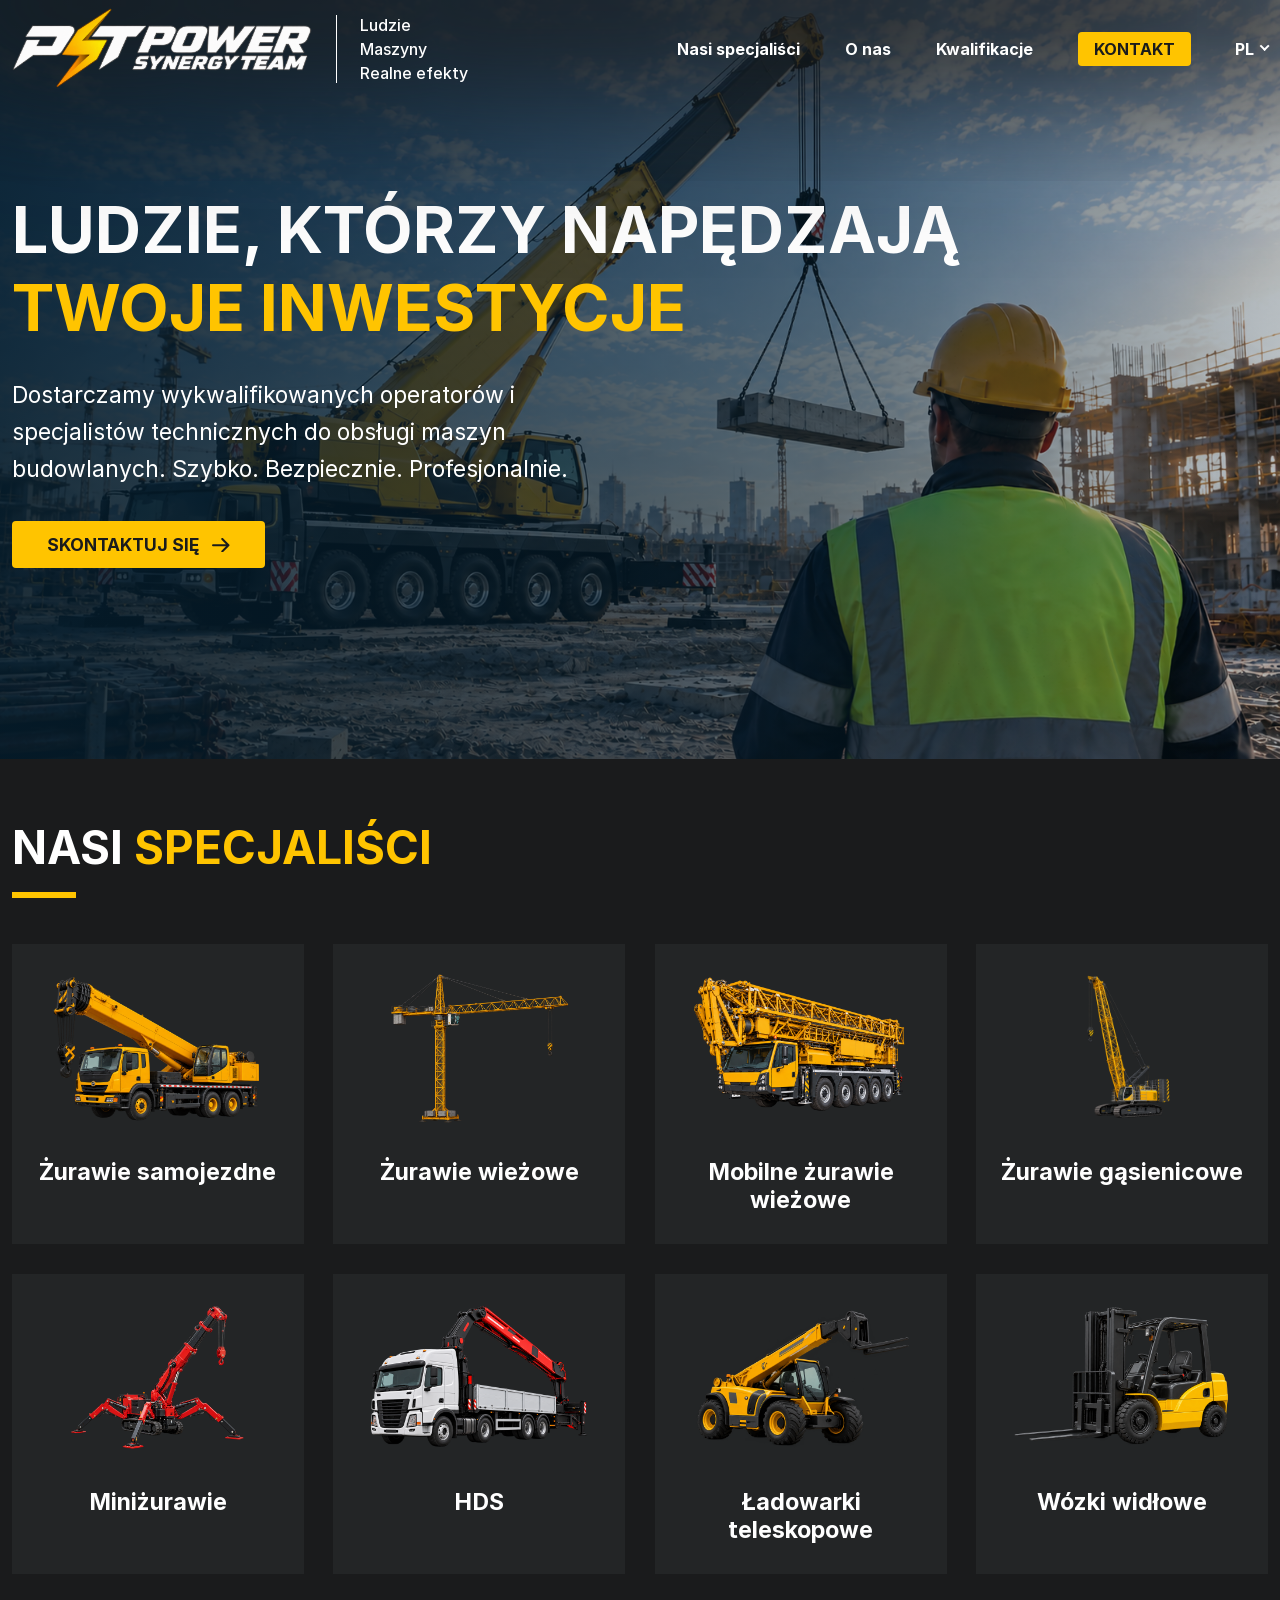
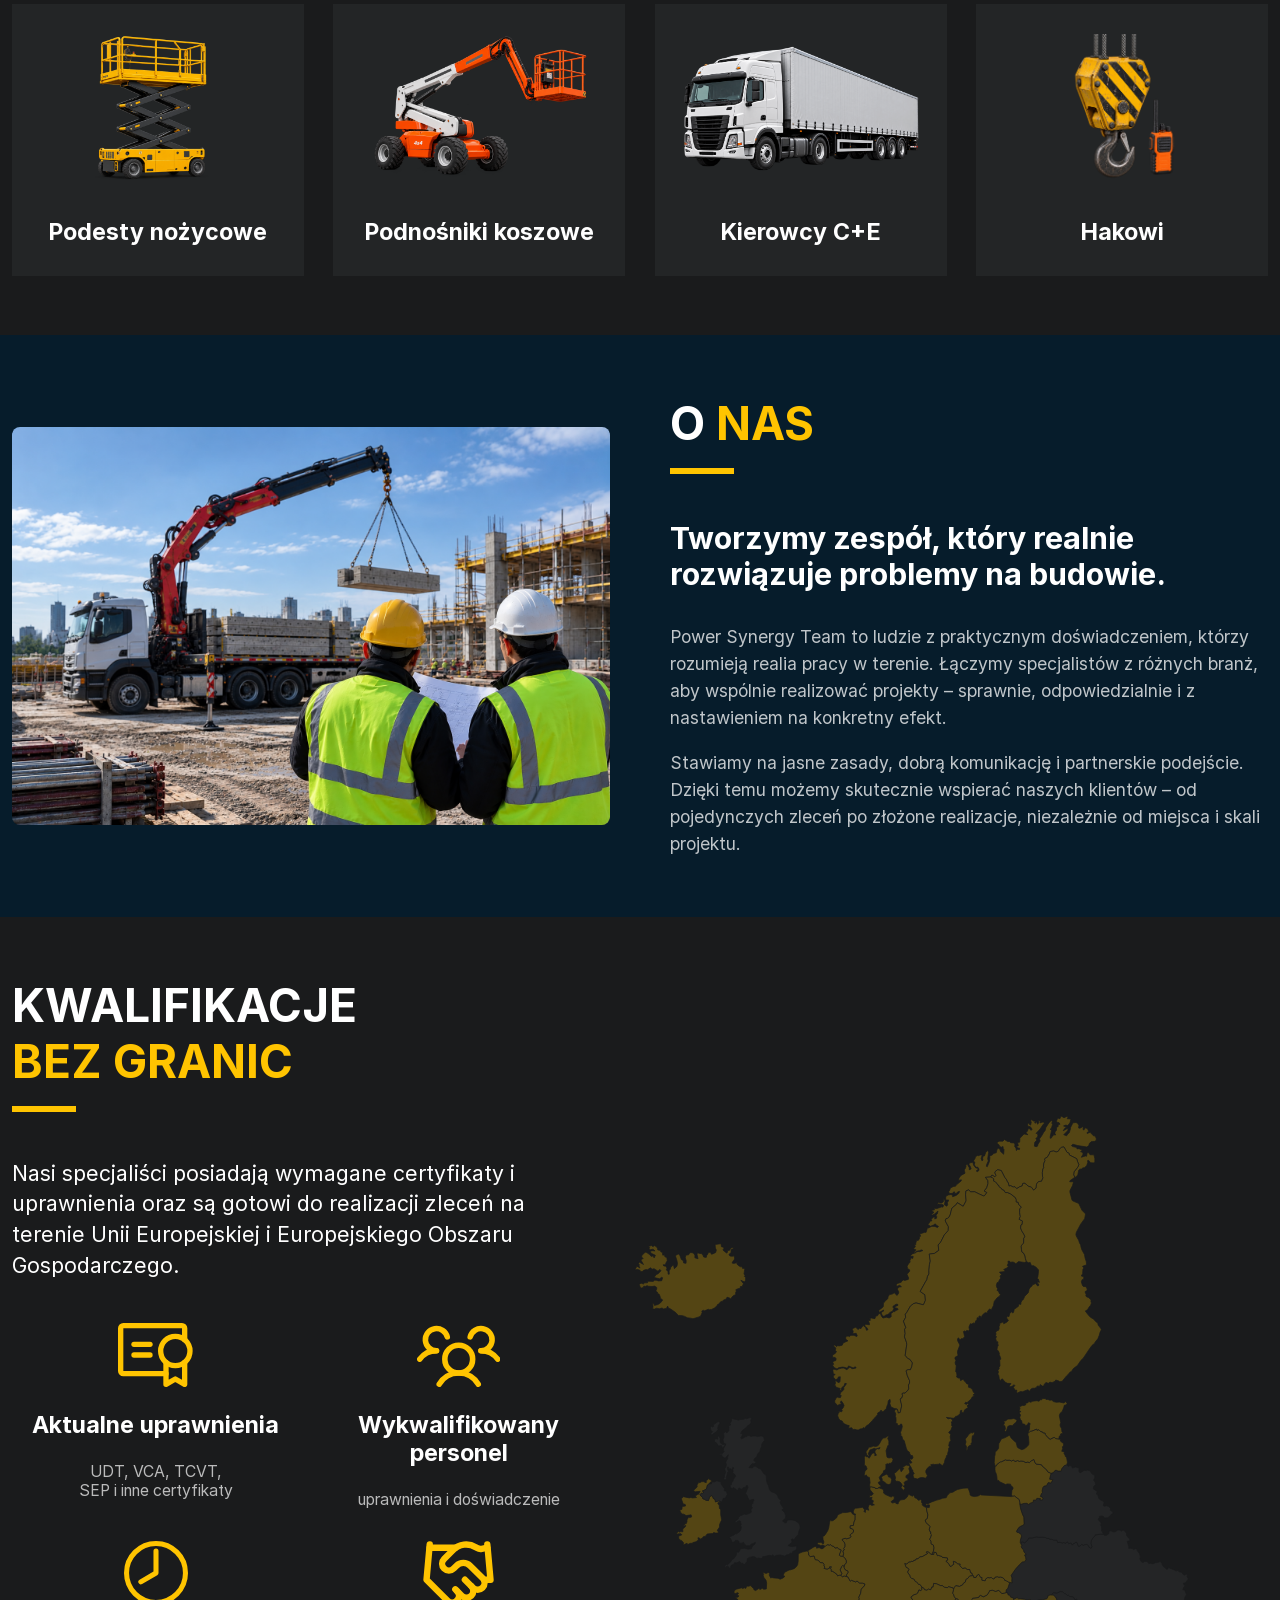
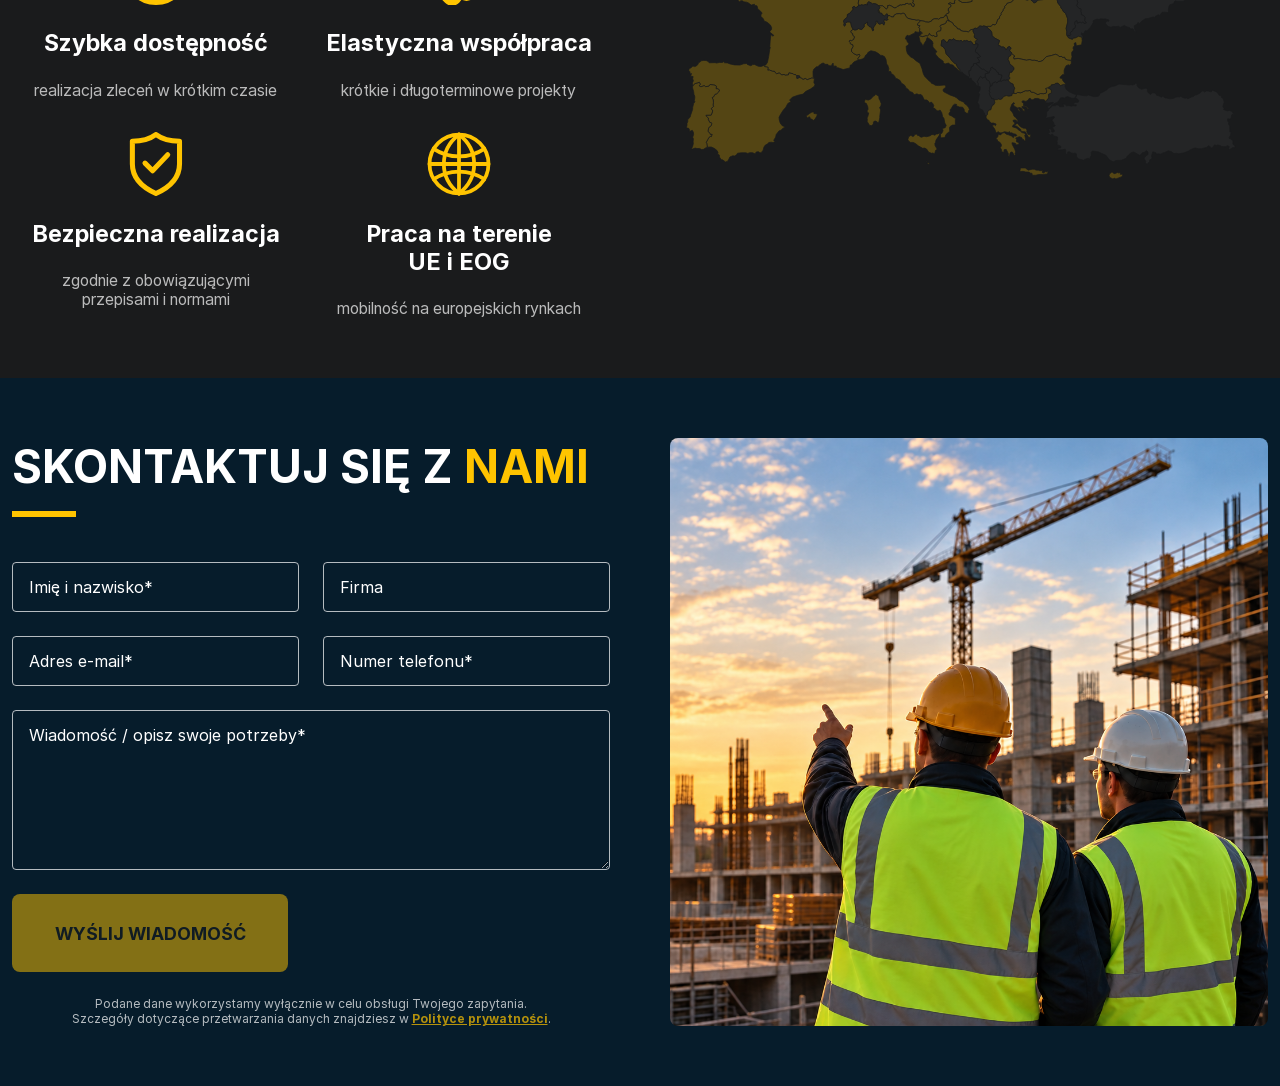
==== commit adff0686: "responsive version" ====
--- a/index.html
+++ b/index.html
@@ -384,7 +384,10 @@
             </div>
 
             <div class="qualifications__right">
-                <img class="qualifications__img" src="images/europe-yellow.svg" alt="" width="702" height="665" loading="lazy" fetchpriority="low">
+                <picture>
+                    <source srcset="images/europe-dark.svg" width="702" height="665" media="(max-width: 1199px)">
+                    <img class="qualifications__img" src="images/europe-yellow.svg" alt="" width="702" height="665" loading="lazy" fetchpriority="low">
+                </picture>
             </div>
         </div>
     </section>
--- a/css/style.css
+++ b/css/style.css
@@ -1 +1 @@
-@font-face{font-family:"Inter";src:url("../fonts/Inter-Bold.woff2") format("woff2");font-weight:bold;font-style:normal;font-display:block}@font-face{font-family:"Inter";src:url("../fonts/Inter-Medium.woff2") format("woff2");font-weight:500;font-style:normal;font-display:block}@font-face{font-family:"Inter";src:url("../fonts/Inter-Regular.woff2") format("woff2");font-weight:normal;font-style:normal;font-display:block}:root{color-scheme:dark;--font-main: Inter, Arial, sans-serif;--c-accent: #FFC400;--c-white: #ffffff;--c-black: #1a1b1c;--c-text: #ffffff;--bg-item: #232526;--bg-main: #1a1b1c;--bg-dark: #061C2B;--bs-main: none;--bs-header: 0 0 164px 82px rgb(26, 27, 28)}html{box-sizing:border-box;font-size:16px;scroll-behavior:smooth}*,*::before,*::after{box-sizing:inherit}body{padding:0;color:var(--c-text);background-color:var(--bg-main);max-width:120em;margin:0 auto}*,input,textarea{box-sizing:border-box;font-family:var(--font-main)}.img{display:block;max-width:100%;height:auto}.container{max-width:90em;margin:0 auto;padding:0 .75em}.container--50{display:grid;gap:clamp(2rem,1.3182rem + 3.0303vw,4rem);align-items:center;align-content:center}@media(min-width: 1025px){.container--50{grid-template-columns:1fr 1fr}}.color-accent{color:var(--c-accent)}.bg-dark{background-color:var(--bg-dark);color:var(--c-white)}.form-label{position:absolute;width:1px;height:1px;padding:0;margin:-1px;overflow:hidden;clip:rect(0, 0, 0, 0);white-space:nowrap;border:0}.section-header{font-size:clamp(2rem,1.6591rem + 1.5152vw,3rem);font-weight:700;text-transform:uppercase;position:relative;padding-bottom:.5em;margin:0 0 1em;text-wrap:balance}.section-header:after{content:"";background-color:var(--c-accent);height:.375rem;width:4rem;position:absolute;bottom:0;left:0}.section-header--white{color:var(--c-white)}.section-spacing{padding:clamp(2rem,1.3182rem + 3.0303vw,4rem) 0}.anchor{position:relative;top:-7.125em}.header{position:sticky;z-index:9;top:0;padding:.5em 0}@media(min-width: 1025px){.header:after{content:"";position:absolute;top:0;right:0;bottom:auto;left:0;box-shadow:var(--bs-header);z-index:1;pointer-events:none}}.header__container{display:flex;align-content:center;align-items:center;container-type:inline-size;gap:clamp(1.5rem,.9886rem + 2.2727vw,3rem);position:relative;z-index:3}.header-logo{display:flex;align-items:center;align-content:center;gap:3em}.header-logo__img{max-width:300px}@media(max-width: 1024px){.header-logo__img{max-width:220px}}.header-logo__text{display:grid;gap:.25em;position:relative}@media(max-width: 1279px){.header-logo__text{display:none}}.header-logo__text span{color:var(--c-white);display:block;font-weight:500}.header-logo__text:before{content:"";left:-1.5em;top:0;bottom:0;width:1px;background-color:var(--c-white);position:absolute}.header__burger{display:flex;align-items:center;align-content:center;gap:clamp(1.5rem,.9886rem + 2.2727vw,3rem);margin-left:auto}@media(max-width: 1023px){.header__burger{display:none}}@media(max-width: 1023px){.header__burger.open{position:absolute;top:calc(100% + .5rem);right:0;width:min(20rem,100vw - 1.5rem);padding:1.25rem;display:grid;gap:1.25rem;background-color:var(--bg-dark);box-shadow:0 1rem 2rem rgba(0,0,0,.35)}}@media(max-width: 1023px){.header__burger.open .header-menu{display:grid;gap:1.25rem;order:2;text-align:right}}.header__burger-btn{position:relative;width:2rem;height:1.5rem;padding:0;margin-left:auto;border:0;background:rgba(0,0,0,0);cursor:pointer}@media(min-width: 1024px){.header__burger-btn{display:none}}.header__burger-btn span{position:absolute;left:0;width:100%;height:3px;border-radius:4px;background-color:var(--c-accent)}.header__burger-btn span:first-child{top:0}.header__burger-btn span:nth-child(2){top:0;bottom:0;margin:auto}.header__burger-btn span:last-child{bottom:0}.header-menu{display:flex;justify-self:flex-end;align-items:center;align-content:center;gap:clamp(1.5rem,.9886rem + 2.2727vw,3rem);padding:0;margin:0;list-style:none}.header-menu__item{font-weight:700}.header-menu__item a{color:var(--c-white);text-decoration:none}.header-menu__item--contact a{background-color:var(--c-accent);color:var(--c-black);display:inline-flex;white-space:nowrap;justify-content:center;align-content:center;align-items:center;padding:.45em 1em;border-radius:4px;font-weight:700;text-transform:uppercase}.header__language{position:relative;color:var(--c-white)}.header__language-active{display:flex;align-items:center;justify-content:center;gap:.4em;padding:0;border:0;color:inherit;background:rgba(0,0,0,0);font-size:1rem;font-weight:700;cursor:pointer}@media(max-width: 1023px){.header__language-active:before{content:attr(data-language);font-weight:500}}.header__language-active:after{content:"";width:.45em;height:.45em;border-right:2px solid currentColor;border-bottom:2px solid currentColor;transform:translateY(-0.15em) rotate(45deg)}@media(max-width: 1023px){.header__language-active{width:100%;justify-content:flex-end}}@media(max-width: 1023px){.header__language.open{position:static}}.header__language.open .header__language-active:after{transform:translateY(0.15em) rotate(225deg)}.header__language.open .header__languages{display:grid}.header__languages{position:absolute;top:calc(100% + .75rem);right:0;z-index:10;display:none;min-width:10rem;padding:.5rem 0;background-color:var(--bg-dark);box-shadow:0 1rem 2rem rgba(0,0,0,.35)}@media(max-width: 1023px){.header__languages{inset:0;min-width:0;align-content:start}}@media(max-width: 1023px){.header__languages:before{content:attr(data-back);padding:.75rem 1rem;color:var(--c-accent);font-weight:700;text-align:right;cursor:pointer}}.header__languages-item{position:relative;z-index:1;padding:.6rem 1.25rem;color:var(--c-white);text-decoration:none;text-align:right;white-space:nowrap}.header__languages-item:hover,.header__languages-item:focus-visible{color:var(--c-accent)}.header__languages-item.active{color:var(--c-accent);font-weight:700;text-decoration:underline;text-underline-offset:.2em}@media(max-width: 1023px){.header{background-color:var(--bg-dark);box-shadow:0 .5rem 1.5rem rgba(0,0,0,.25)}.header:after{display:none}.header__container{gap:1rem}}@media(max-width: 479px){.header-logo__img{max-width:175px}}.header__language,.header__burger-btn{color:var(--c-white)}.hero{position:relative;background:linear-gradient(90deg, rgba(5, 28, 43, 0.9) 0%, rgba(5, 28, 43, 0.62) 64%, rgba(5, 28, 43, 0.28) 100%);height:47.5em}@media(min-width: 1025px){.hero{margin-top:-6.125em}}.hero__img{position:relative;z-index:-3;object-fit:cover;width:100%;height:100%}.hero__header{margin:0;padding:0;font-size:clamp(2.5rem,1.9034rem + 2.6515vw,4.25rem);text-transform:uppercase;font-weight:700}.hero__header span{display:block}.hero__description{font-size:clamp(1rem,.8295rem + .7576vw,1.5rem);max-width:25em;line-height:1.6em;margin:clamp(1.25rem,.9943rem + 1.1364vw,2rem) 0 clamp(1.25rem,.9091rem + 1.5152vw,2.25rem);padding:0}.hero__btn{text-decoration:none;background-color:var(--c-accent);color:var(--c-black);display:inline-flex;white-space:nowrap;justify-content:center;align-content:center;align-items:center;font-size:clamp(.875rem,.7898rem + .3788vw,1.125rem);padding:.75em 2em;border-radius:4px;gap:.75em;font-weight:700;text-transform:uppercase}.hero__btn svg{width:100%;flex-shrink:0;max-width:clamp(.875rem,.7898rem + .3788vw,1.125rem)}.hero__container{position:absolute;z-index:3;top:0;bottom:0;display:flex;flex-wrap:wrap;flex-direction:column;justify-content:center;align-items:flex-start;align-content:flex-start;left:0;right:0;margin:auto;color:var(--c-white)}.specialists__grid{display:grid;gap:clamp(1rem,.6591rem + 1.5152vw,2rem)}@media(min-width: 768px){.specialists__grid{grid-template-columns:repeat(2, 1fr)}}@media(min-width: 1025px){.specialists__grid{grid-template-columns:repeat(3, 1fr)}}@media(min-width: 1200px){.specialists__grid{grid-template-columns:repeat(4, 1fr)}}.specialists__item{padding:clamp(1rem,.6591rem + 1.5152vw,2rem) clamp(1rem,.8295rem + .7576vw,1.5rem);background-color:var(--bg-item);text-align:center;box-shadow:var(--bs-main)}.specialists__item-image{aspect-ratio:280/170;display:flex;flex-wrap:wrap;justify-content:center;align-content:center;align-items:center}.specialists__item-img{max-width:100%;max-height:100%;width:auto;height:auto}.specialists__item-header{margin:1.5em 0 0;padding:0;font-size:clamp(1.125rem,.9972rem + .5682vw,1.5rem)}.about{position:relative}@media(max-width: 1024px){.about{padding:clamp(5rem,-4rem + 18.75vw,8rem) 0}}.about__img{border-radius:8px}.about__subheader{color:var(--c-white);font-size:clamp(1.25rem,.9943rem + 1.1364vw,2rem);margin:0 0 1em;font-weight:700;text-wrap:balance}.about__description{display:grid;font-size:clamp(.875rem,.7898rem + .3788vw,1.125rem);opacity:.75;line-height:1.55;gap:1em}.about__description p{margin:0;padding:0}@media(max-width: 1024px){.about__left{position:absolute;top:0;right:0;bottom:0;left:0;opacity:.1}}@media(max-width: 1024px){.about__left img{width:100%;height:100%;object-fit:cover}}.qualifications__container{display:grid;grid-template-columns:minmax(0, 47%) minmax(0, 53%)}.qualifications__grid{display:grid;grid-template-columns:repeat(3, minmax(0, 1fr));gap:2em 1em}.qualifications__description{font-size:clamp(1rem,.8722rem + .5682vw,1.375rem);line-height:1.45;margin-bottom:2em}.qualifications__left{position:relative;z-index:3}.qualifications__right{position:relative;z-index:1}.qualifications__img{height:110%;width:auto;position:absolute;right:0;top:-5%;max-width:115%}.qualifications__item{text-align:center}.qualifications__item svg{max-height:4em;width:auto;height:auto;margin:0 auto 1.5em;display:block;color:vaR(--c-accent)}.qualifications__item-title{font-size:clamp(1.125rem,.9972rem + .5682vw,1.5rem);font-weight:700;margin:0 auto 1em;text-wrap:balance}.qualifications__item-description{font-size:clamp(.875rem,.8324rem + .1894vw,1rem);text-wrap:balance;opacity:.7}.contact__form{display:flex;flex-wrap:wrap;gap:1.5em}.contact__form-description{font-size:12px;text-align:center;width:100%;opacity:.7}.contact__form-actions{display:flex;align-items:stretch;gap:1em;width:100%}@media(max-width: 767px){.contact__form-actions{flex-direction:column}}.contact__form-actions--disabled button{width:100%}.contact__captcha{flex:0 0 304px;width:304px;min-height:78px}.contact__captcha.error>*{outline:2px solid #d93025}@media(max-width: 767px){.contact__captcha{flex-basis:auto;max-width:100%}}.contact__wrap{margin:.75em 0 1.75em}.contact input[type=text],.contact input[type=email],.contact input[type=tel]{width:100%;max-width:calc(50% - .75rem);font-size:1rem;padding:.875em 1em;background-color:rgba(0,0,0,0);color:var(--c-white);border:1px solid hsla(0,0%,100%,.7);border-radius:4px}.contact input[type=text]::placeholder,.contact input[type=email]::placeholder,.contact input[type=tel]::placeholder{opacity:1;color:var(--c-white)}.contact textarea{width:100%;font-size:1rem;padding:.875em 1em;background-color:rgba(0,0,0,0);color:var(--c-white);border:1px solid hsla(0,0%,100%,.7);border-radius:4px;min-height:10em}.contact textarea::placeholder{opacity:1;color:var(--c-white)}.contact button{width:calc(100% - 304px - 1em);min-height:78px;border:none;outline:none;box-shadow:none;font-size:clamp(1rem,.9574rem + .1894vw,1.125rem);font-weight:700;text-transform:uppercase;padding:1em;border-radius:8px;background-color:var(--c-accent);color:var(--c-black);cursor:pointer}.contact button:disabled{cursor:not-allowed;opacity:.5}@media(max-width: 767px){.contact button{width:100%}}.contact__right{height:100%}.contact__right img{border-radius:8px;width:100%;height:100%;object-fit:cover;object-position:right center}
+@font-face{font-family:"Inter";src:url("../fonts/Inter-Bold.woff2") format("woff2");font-weight:bold;font-style:normal;font-display:block}@font-face{font-family:"Inter";src:url("../fonts/Inter-Medium.woff2") format("woff2");font-weight:500;font-style:normal;font-display:block}@font-face{font-family:"Inter";src:url("../fonts/Inter-Regular.woff2") format("woff2");font-weight:normal;font-style:normal;font-display:block}:root{color-scheme:dark;--font-main: Inter, Arial, sans-serif;--c-accent: #FFC400;--c-white: #ffffff;--c-black: #1a1b1c;--c-text: #ffffff;--bg-item: #232526;--bg-main: #1a1b1c;--bg-dark: #061C2B;--bs-main: none;--bs-header: 0 0 164px 82px rgb(26, 27, 28)}html{box-sizing:border-box;font-size:16px;scroll-behavior:smooth}*,*::before,*::after{box-sizing:inherit}body{padding:0;color:var(--c-text);background-color:var(--bg-main);max-width:120em;margin:0 auto}*,input,textarea{box-sizing:border-box;font-family:var(--font-main)}.img{display:block;max-width:100%;height:auto}.container{max-width:90em;margin:0 auto;padding:0 .75em}.container--50{display:grid;gap:clamp(2rem,1.3182rem + 3.0303vw,4rem);align-items:center;align-content:center}@media(min-width: 1025px){.container--50{grid-template-columns:1fr 1fr}}.color-accent{color:var(--c-accent)}.bg-dark{background-color:var(--bg-dark);color:var(--c-white)}.form-label{position:absolute;width:1px;height:1px;padding:0;margin:-1px;overflow:hidden;clip:rect(0, 0, 0, 0);white-space:nowrap;border:0}.section-header{font-size:clamp(2rem,1.6591rem + 1.5152vw,3rem);font-weight:700;text-transform:uppercase;position:relative;padding-bottom:.5em;margin:0 0 1em;text-wrap:balance}.section-header:after{content:"";background-color:var(--c-accent);height:.375rem;width:4rem;position:absolute;bottom:0;left:0}.section-header--white{color:var(--c-white)}.section-spacing{padding:clamp(2rem,1.3182rem + 3.0303vw,4rem) 0}.anchor{position:relative;top:-7.125em}.header{position:sticky;z-index:9;top:0;padding:.5em 0}@media(min-width: 1025px){.header:after{content:"";position:absolute;top:0;right:0;bottom:auto;left:0;box-shadow:var(--bs-header);z-index:1;pointer-events:none}}.header__container{display:flex;align-content:center;align-items:center;container-type:inline-size;gap:clamp(1.5rem,.9886rem + 2.2727vw,3rem);position:relative;z-index:3}.header-logo{display:flex;align-items:center;align-content:center;gap:3em}.header-logo__img{max-width:300px}@media(max-width: 1024px){.header-logo__img{max-width:220px}}.header-logo__text{display:grid;gap:.25em;position:relative}@media(max-width: 1279px){.header-logo__text{display:none}}.header-logo__text span{color:var(--c-white);display:block;font-weight:500}.header-logo__text:before{content:"";left:-1.5em;top:0;bottom:0;width:1px;background-color:var(--c-white);position:absolute}.header__burger{display:flex;align-items:center;align-content:center;gap:clamp(1.5rem,.9886rem + 2.2727vw,3rem);margin-left:auto}@media(max-width: 1023px){.header__burger{display:none}}@media(max-width: 1023px){.header__burger.open{position:absolute;top:calc(100% + .5rem);right:0;width:min(20rem,100vw - 1.5rem);padding:1.25rem;display:grid;gap:1.25rem;background-color:var(--bg-dark);box-shadow:0 1rem 2rem rgba(0,0,0,.35)}}@media(max-width: 1023px){.header__burger.open .header-menu{display:grid;gap:1.25rem;order:2;text-align:right}}.header__burger-btn{position:relative;width:2rem;height:1.5rem;padding:0;margin-left:auto;border:0;background:rgba(0,0,0,0);cursor:pointer}@media(min-width: 1024px){.header__burger-btn{display:none}}.header__burger-btn span{position:absolute;left:0;width:100%;height:3px;border-radius:4px;background-color:var(--c-accent)}.header__burger-btn span:first-child{top:0}.header__burger-btn span:nth-child(2){top:0;bottom:0;margin:auto}.header__burger-btn span:last-child{bottom:0}.header-menu{display:flex;justify-self:flex-end;align-items:center;align-content:center;gap:clamp(1.5rem,.9886rem + 2.2727vw,3rem);padding:0;margin:0;list-style:none}.header-menu__item{font-weight:700}.header-menu__item a{color:var(--c-white);text-decoration:none}.header-menu__item--contact a{background-color:var(--c-accent);color:var(--c-black);display:inline-flex;white-space:nowrap;justify-content:center;align-content:center;align-items:center;padding:.45em 1em;border-radius:4px;font-weight:700;text-transform:uppercase}.header__language{position:relative;color:var(--c-white)}.header__language-active{display:flex;align-items:center;justify-content:center;gap:.4em;padding:0;border:0;color:inherit;background:rgba(0,0,0,0);font-size:1rem;font-weight:700;cursor:pointer}@media(max-width: 1023px){.header__language-active:before{content:attr(data-language);font-weight:500}}.header__language-active:after{content:"";width:.45em;height:.45em;border-right:2px solid currentColor;border-bottom:2px solid currentColor;transform:translateY(-0.15em) rotate(45deg)}@media(max-width: 1023px){.header__language-active{width:100%;justify-content:flex-end}}@media(max-width: 1023px){.header__language.open{position:static}}.header__language.open .header__language-active:after{transform:translateY(0.15em) rotate(225deg)}.header__language.open .header__languages{display:grid}.header__languages{position:absolute;top:calc(100% + .75rem);right:0;z-index:10;display:none;min-width:10rem;padding:.5rem 0;background-color:var(--bg-dark);box-shadow:0 1rem 2rem rgba(0,0,0,.35)}@media(max-width: 1023px){.header__languages{inset:0;min-width:0;align-content:start}}@media(max-width: 1023px){.header__languages:before{content:attr(data-back);padding:.75rem 1rem;color:var(--c-accent);font-weight:700;text-align:right;cursor:pointer}}.header__languages-item{position:relative;z-index:1;padding:.6rem 1.25rem;color:var(--c-white);text-decoration:none;text-align:right;white-space:nowrap}.header__languages-item:hover,.header__languages-item:focus-visible{color:var(--c-accent)}.header__languages-item.active{color:var(--c-accent);font-weight:700;text-decoration:underline;text-underline-offset:.2em}@media(max-width: 1023px){.header{background-color:var(--bg-dark);box-shadow:0 .5rem 1.5rem rgba(0,0,0,.25)}.header:after{display:none}.header__container{gap:1rem}}@media(max-width: 479px){.header-logo__img{max-width:175px}}.header__language,.header__burger-btn{color:var(--c-white)}.hero{position:relative;background:linear-gradient(90deg, rgba(5, 28, 43, 0.9) 0%, rgba(5, 28, 43, 0.62) 64%, rgba(5, 28, 43, 0.28) 100%);height:36em}@media(min-width: 1025px){.hero{height:47.5em;margin-top:-6.125em}}.hero__img{position:relative;z-index:-3;object-fit:cover;width:100%;height:100%}@media(min-width: 768px){.hero__img{object-position:right}}.hero__header{margin:0;padding:0;font-size:clamp(2.5rem,1.9034rem + 2.6515vw,4.25rem);text-transform:uppercase;font-weight:700}.hero__header span{display:block}.hero__description{font-size:clamp(1rem,.8295rem + .7576vw,1.5rem);max-width:25em;line-height:1.6em;margin:clamp(1.25rem,.9943rem + 1.1364vw,2rem) 0 clamp(1.25rem,.9091rem + 1.5152vw,2.25rem);padding:0}.hero__btn{text-decoration:none;background-color:var(--c-accent);color:var(--c-black);display:inline-flex;white-space:nowrap;justify-content:center;align-content:center;align-items:center;font-size:clamp(.875rem,.7898rem + .3788vw,1.125rem);padding:.75em 2em;border-radius:4px;gap:.75em;font-weight:700;text-transform:uppercase}.hero__btn svg{width:100%;flex-shrink:0;max-width:clamp(.875rem,.7898rem + .3788vw,1.125rem)}.hero__container{position:absolute;z-index:3;top:0;bottom:0;display:flex;flex-wrap:wrap;flex-direction:column;justify-content:center;align-items:flex-start;align-content:flex-start;left:0;right:0;margin:auto;color:var(--c-white)}.specialists__grid{display:grid;gap:clamp(1rem,.6591rem + 1.5152vw,2rem)}@media(min-width: 768px){.specialists__grid{grid-template-columns:repeat(2, 1fr)}}@media(min-width: 1025px){.specialists__grid{grid-template-columns:repeat(3, 1fr)}}@media(min-width: 1200px){.specialists__grid{grid-template-columns:repeat(4, 1fr)}}.specialists__item{padding:clamp(1rem,.6591rem + 1.5152vw,2rem) clamp(1rem,.8295rem + .7576vw,1.5rem);background-color:var(--bg-item);text-align:center;box-shadow:var(--bs-main)}.specialists__item-image{aspect-ratio:280/170;display:flex;flex-wrap:wrap;justify-content:center;align-content:center;align-items:center}.specialists__item-img{max-width:100%;max-height:100%;width:auto;height:auto}.specialists__item-header{margin:1.5em 0 0;padding:0;font-size:clamp(1.125rem,.9972rem + .5682vw,1.5rem)}.about{position:relative}@media(max-width: 1024px){.about{padding:clamp(5rem,-4rem + 18.75vw,8rem) 0}}.about__img{border-radius:8px}@media(max-width: 1024px){.about__img{width:100%;height:100%;object-fit:cover;border-radius:0}}.about__subheader{color:var(--c-white);font-size:clamp(1.25rem,.9943rem + 1.1364vw,2rem);margin:0 0 1em;font-weight:700;text-wrap:balance}.about__description{display:grid;font-size:clamp(.875rem,.7898rem + .3788vw,1.125rem);opacity:.75;line-height:1.55;gap:1em}.about__description p{margin:0;padding:0}@media(max-width: 1024px){.about__left{position:absolute;top:0;right:0;bottom:0;left:0;opacity:.1}}.qualifications{position:relative}.qualifications__container{display:grid}@media(min-width: 1200px){.qualifications__container{grid-template-columns:minmax(0, 47%) minmax(0, 53%)}}.qualifications__grid{display:grid;gap:2em 1em}@media(min-width: 576px){.qualifications__grid{grid-template-columns:repeat(2, minmax(0, 1fr))}}@media(min-width: 768px){.qualifications__grid{grid-template-columns:repeat(3, minmax(0, 1fr))}}@media(min-width: 1200px){.qualifications__grid{grid-template-columns:repeat(2, minmax(0, 1fr))}}@media(min-width: 1366px){.qualifications__grid{grid-template-columns:repeat(3, minmax(0, 1fr))}}.qualifications__description{font-size:clamp(1rem,.8722rem + .5682vw,1.375rem);line-height:1.45;margin-bottom:2em}.qualifications__left{position:relative;z-index:3}.qualifications__right{z-index:1;position:relative;pointer-events:none}@media(max-width: 1199px){.qualifications__right{position:absolute;top:0;right:0;bottom:0;left:0}}.qualifications__img{width:100%;height:100%;object-fit:cover;opacity:.25;object-position:center}@media(min-width: 768px){.qualifications__img{object-position:left center}}@media(min-width: 1200px){.qualifications__img{object-fit:none;object-position:unset;position:absolute;right:0;top:-5%;height:110%;width:auto;max-width:115%}}.qualifications__item{text-align:center}.qualifications__item svg{max-height:4em;width:auto;height:auto;margin:0 auto 1.5em;display:block;color:vaR(--c-accent)}.qualifications__item-title{font-size:clamp(1.125rem,.9972rem + .5682vw,1.5rem);font-weight:700;margin:0 auto 1em;text-wrap:balance}.qualifications__item-description{font-size:clamp(.875rem,.8324rem + .1894vw,1rem);text-wrap:balance;opacity:.7}.contact{position:relative}@media(max-width: 1199px){.contact{padding:clamp(5rem,-4rem + 18.75vw,8rem) 0}}@media(max-width: 1199px){.contact__container{grid-template-columns:1fr}}.contact__form{display:flex;flex-wrap:wrap;gap:1.5em}.contact__form-description{font-size:12px;text-align:center;width:100%;text-wrap:balance}@media(min-width: 1200px){.contact__form-description{opacity:.7}}.contact__form-description a{color:var(--c-accent);font-weight:700}.contact__form-actions{display:flex;align-items:stretch;gap:1em;width:100%}@media(max-width: 767px){.contact__form-actions{flex-direction:column}}.contact__form-actions--disabled button{width:100%}.contact__captcha{flex:0 0 304px;width:304px;min-height:78px}.contact__captcha.error>*{outline:2px solid #d93025}@media(max-width: 767px){.contact__captcha{flex-basis:auto;max-width:100%}}.contact__wrap{margin:.75em 0 1.75em}.contact input[type=text],.contact input[type=email],.contact input[type=tel]{width:100%;font-size:1rem;padding:.875em 1em;background-color:rgba(0,0,0,0);color:var(--c-white);border:1px solid hsla(0,0%,100%,.7);border-radius:4px}@media(min-width: 576px){.contact input[type=text],.contact input[type=email],.contact input[type=tel]{max-width:calc(50% - .75rem)}}.contact input[type=text]::placeholder,.contact input[type=email]::placeholder,.contact input[type=tel]::placeholder{opacity:1;color:var(--c-white)}.contact textarea{width:100%;font-size:1rem;padding:.875em 1em;background-color:rgba(0,0,0,0);color:var(--c-white);border:1px solid hsla(0,0%,100%,.7);border-radius:4px;min-height:10em}.contact textarea::placeholder{opacity:1;color:var(--c-white)}.contact button{width:calc(100% - 304px - 1em);min-height:78px;border:none;outline:none;box-shadow:none;font-size:clamp(1rem,.9574rem + .1894vw,1.125rem);font-weight:700;text-transform:uppercase;padding:1em;border-radius:8px;background-color:var(--c-accent);color:var(--c-black);cursor:pointer}.contact button:disabled{cursor:not-allowed;opacity:.5}@media(max-width: 767px){.contact button{width:100%}}.contact__right{height:100%}@media(max-width: 1199px){.contact__right{position:absolute;top:0;right:0;bottom:0;left:0;opacity:.1;height:auto}}.contact__right img{border-radius:8px;width:100%;height:100%;object-fit:cover;object-position:right center}@media(max-width: 1199px){.contact__right img{border-radius:0}}
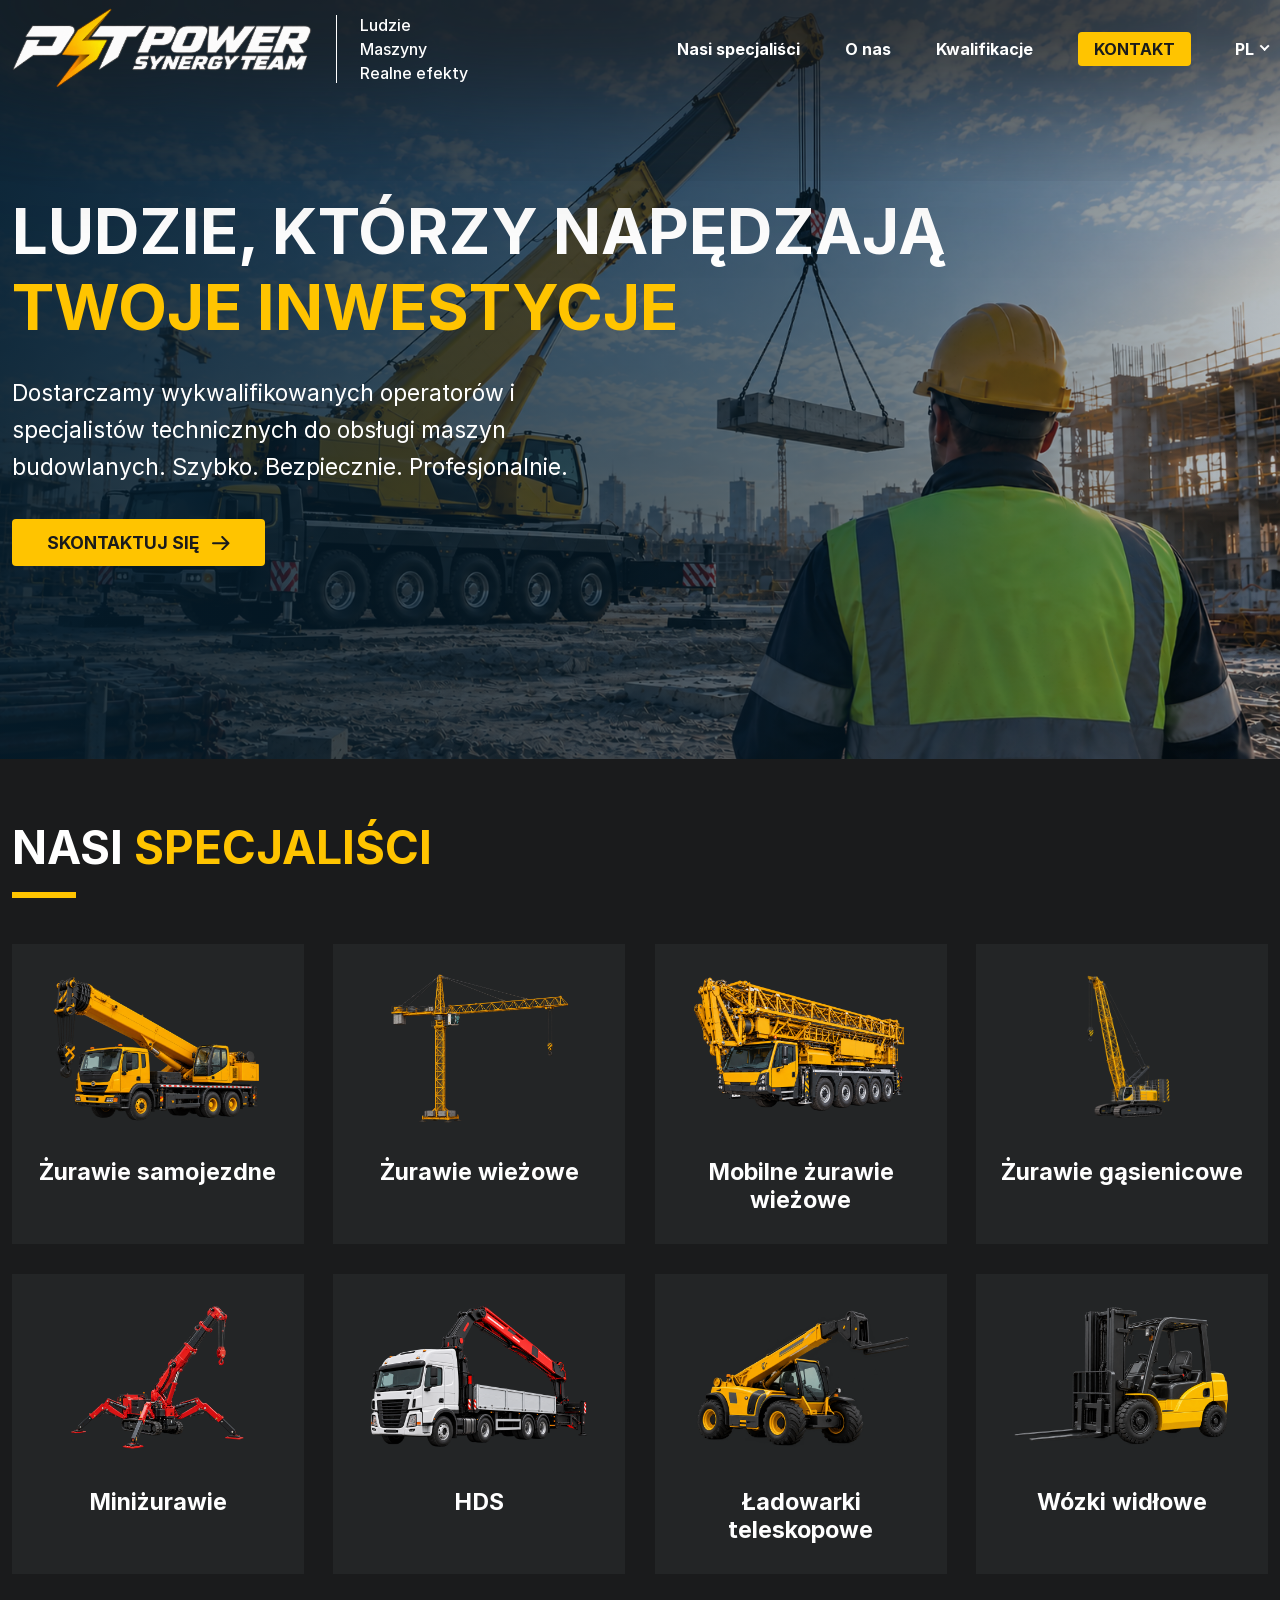
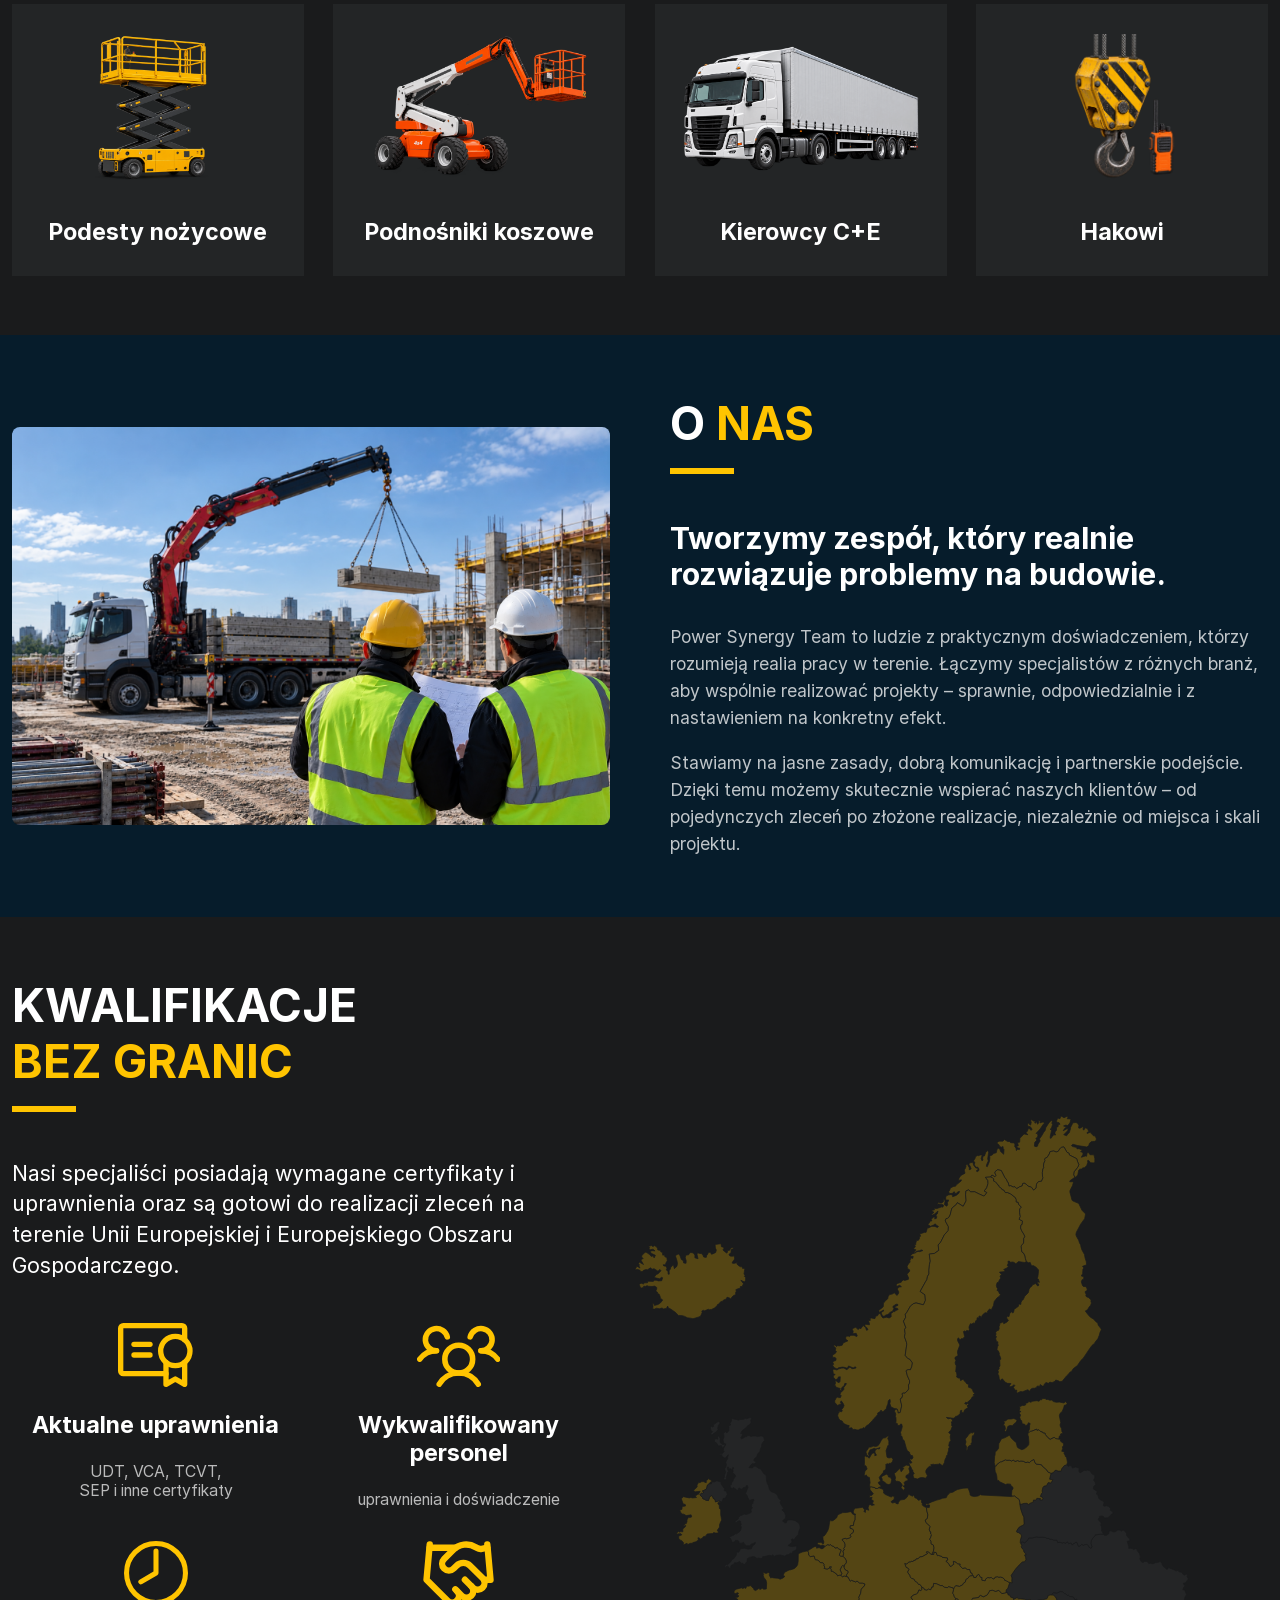
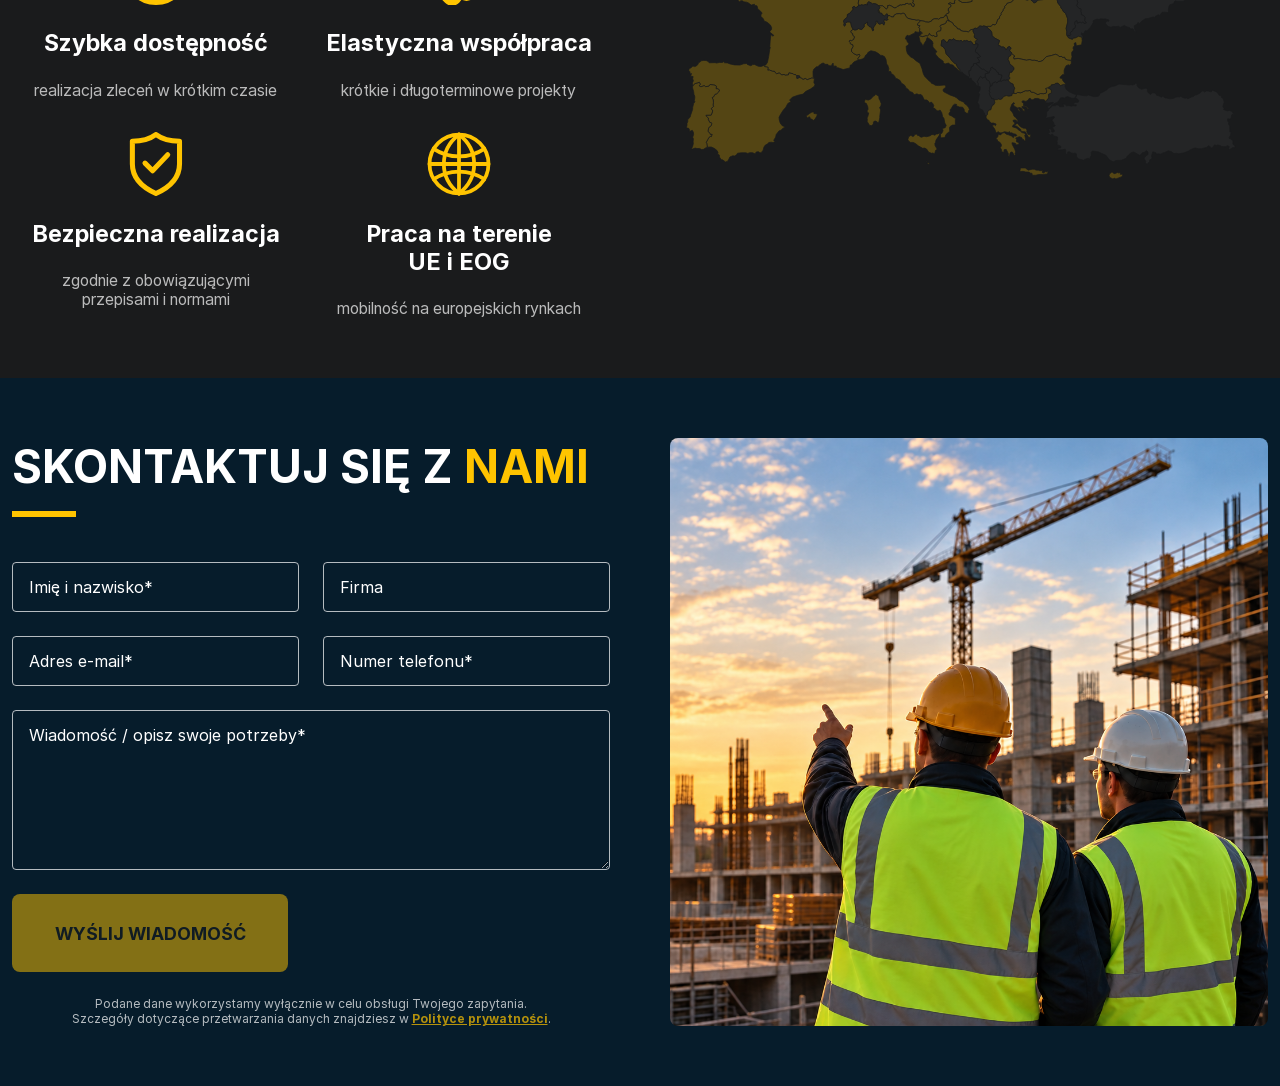
==== commit dcda818d: "responsive version" ====
--- a/index.html
+++ b/index.html
@@ -386,7 +386,10 @@
             <div class="qualifications__right">
                 <picture>
                     <source srcset="images/europe-dark.svg" width="702" height="665" media="(max-width: 1199px)">
+                    <picture>
+                    <source srcset="images/europe-dark.svg" width="702" height="665" media="(max-width: 1199px)">
                     <img class="qualifications__img" src="images/europe-yellow.svg" alt="" width="702" height="665" loading="lazy" fetchpriority="low">
+                </picture>
                 </picture>
             </div>
         </div>
--- a/css/style.css
+++ b/css/style.css
@@ -1 +1 @@
-@font-face{font-family:"Inter";src:url("../fonts/Inter-Bold.woff2") format("woff2");font-weight:bold;font-style:normal;font-display:block}@font-face{font-family:"Inter";src:url("../fonts/Inter-Medium.woff2") format("woff2");font-weight:500;font-style:normal;font-display:block}@font-face{font-family:"Inter";src:url("../fonts/Inter-Regular.woff2") format("woff2");font-weight:normal;font-style:normal;font-display:block}:root{color-scheme:dark;--font-main: Inter, Arial, sans-serif;--c-accent: #FFC400;--c-white: #ffffff;--c-black: #1a1b1c;--c-text: #ffffff;--bg-item: #232526;--bg-main: #1a1b1c;--bg-dark: #061C2B;--bs-main: none;--bs-header: 0 0 164px 82px rgb(26, 27, 28)}html{box-sizing:border-box;font-size:16px;scroll-behavior:smooth}*,*::before,*::after{box-sizing:inherit}body{padding:0;color:var(--c-text);background-color:var(--bg-main);max-width:120em;margin:0 auto}*,input,textarea{box-sizing:border-box;font-family:var(--font-main)}.img{display:block;max-width:100%;height:auto}.container{max-width:90em;margin:0 auto;padding:0 .75em}.container--50{display:grid;gap:clamp(2rem,1.3182rem + 3.0303vw,4rem);align-items:center;align-content:center}@media(min-width: 1025px){.container--50{grid-template-columns:1fr 1fr}}.color-accent{color:var(--c-accent)}.bg-dark{background-color:var(--bg-dark);color:var(--c-white)}.form-label{position:absolute;width:1px;height:1px;padding:0;margin:-1px;overflow:hidden;clip:rect(0, 0, 0, 0);white-space:nowrap;border:0}.section-header{font-size:clamp(2rem,1.6591rem + 1.5152vw,3rem);font-weight:700;text-transform:uppercase;position:relative;padding-bottom:.5em;margin:0 0 1em;text-wrap:balance}.section-header:after{content:"";background-color:var(--c-accent);height:.375rem;width:4rem;position:absolute;bottom:0;left:0}.section-header--white{color:var(--c-white)}.section-spacing{padding:clamp(2rem,1.3182rem + 3.0303vw,4rem) 0}.anchor{position:relative;top:-7.125em}.header{position:sticky;z-index:9;top:0;padding:.5em 0}@media(min-width: 1025px){.header:after{content:"";position:absolute;top:0;right:0;bottom:auto;left:0;box-shadow:var(--bs-header);z-index:1;pointer-events:none}}.header__container{display:flex;align-content:center;align-items:center;container-type:inline-size;gap:clamp(1.5rem,.9886rem + 2.2727vw,3rem);position:relative;z-index:3}.header-logo{display:flex;align-items:center;align-content:center;gap:3em}.header-logo__img{max-width:300px}@media(max-width: 1024px){.header-logo__img{max-width:220px}}.header-logo__text{display:grid;gap:.25em;position:relative}@media(max-width: 1279px){.header-logo__text{display:none}}.header-logo__text span{color:var(--c-white);display:block;font-weight:500}.header-logo__text:before{content:"";left:-1.5em;top:0;bottom:0;width:1px;background-color:var(--c-white);position:absolute}.header__burger{display:flex;align-items:center;align-content:center;gap:clamp(1.5rem,.9886rem + 2.2727vw,3rem);margin-left:auto}@media(max-width: 1023px){.header__burger{display:none}}@media(max-width: 1023px){.header__burger.open{position:absolute;top:calc(100% + .5rem);right:0;width:min(20rem,100vw - 1.5rem);padding:1.25rem;display:grid;gap:1.25rem;background-color:var(--bg-dark);box-shadow:0 1rem 2rem rgba(0,0,0,.35)}}@media(max-width: 1023px){.header__burger.open .header-menu{display:grid;gap:1.25rem;order:2;text-align:right}}.header__burger-btn{position:relative;width:2rem;height:1.5rem;padding:0;margin-left:auto;border:0;background:rgba(0,0,0,0);cursor:pointer}@media(min-width: 1024px){.header__burger-btn{display:none}}.header__burger-btn span{position:absolute;left:0;width:100%;height:3px;border-radius:4px;background-color:var(--c-accent)}.header__burger-btn span:first-child{top:0}.header__burger-btn span:nth-child(2){top:0;bottom:0;margin:auto}.header__burger-btn span:last-child{bottom:0}.header-menu{display:flex;justify-self:flex-end;align-items:center;align-content:center;gap:clamp(1.5rem,.9886rem + 2.2727vw,3rem);padding:0;margin:0;list-style:none}.header-menu__item{font-weight:700}.header-menu__item a{color:var(--c-white);text-decoration:none}.header-menu__item--contact a{background-color:var(--c-accent);color:var(--c-black);display:inline-flex;white-space:nowrap;justify-content:center;align-content:center;align-items:center;padding:.45em 1em;border-radius:4px;font-weight:700;text-transform:uppercase}.header__language{position:relative;color:var(--c-white)}.header__language-active{display:flex;align-items:center;justify-content:center;gap:.4em;padding:0;border:0;color:inherit;background:rgba(0,0,0,0);font-size:1rem;font-weight:700;cursor:pointer}@media(max-width: 1023px){.header__language-active:before{content:attr(data-language);font-weight:500}}.header__language-active:after{content:"";width:.45em;height:.45em;border-right:2px solid currentColor;border-bottom:2px solid currentColor;transform:translateY(-0.15em) rotate(45deg)}@media(max-width: 1023px){.header__language-active{width:100%;justify-content:flex-end}}@media(max-width: 1023px){.header__language.open{position:static}}.header__language.open .header__language-active:after{transform:translateY(0.15em) rotate(225deg)}.header__language.open .header__languages{display:grid}.header__languages{position:absolute;top:calc(100% + .75rem);right:0;z-index:10;display:none;min-width:10rem;padding:.5rem 0;background-color:var(--bg-dark);box-shadow:0 1rem 2rem rgba(0,0,0,.35)}@media(max-width: 1023px){.header__languages{inset:0;min-width:0;align-content:start}}@media(max-width: 1023px){.header__languages:before{content:attr(data-back);padding:.75rem 1rem;color:var(--c-accent);font-weight:700;text-align:right;cursor:pointer}}.header__languages-item{position:relative;z-index:1;padding:.6rem 1.25rem;color:var(--c-white);text-decoration:none;text-align:right;white-space:nowrap}.header__languages-item:hover,.header__languages-item:focus-visible{color:var(--c-accent)}.header__languages-item.active{color:var(--c-accent);font-weight:700;text-decoration:underline;text-underline-offset:.2em}@media(max-width: 1023px){.header{background-color:var(--bg-dark);box-shadow:0 .5rem 1.5rem rgba(0,0,0,.25)}.header:after{display:none}.header__container{gap:1rem}}@media(max-width: 479px){.header-logo__img{max-width:175px}}.header__language,.header__burger-btn{color:var(--c-white)}.hero{position:relative;background:linear-gradient(90deg, rgba(5, 28, 43, 0.9) 0%, rgba(5, 28, 43, 0.62) 64%, rgba(5, 28, 43, 0.28) 100%);height:36em}@media(min-width: 1025px){.hero{height:47.5em;margin-top:-6.125em}}.hero__img{position:relative;z-index:-3;object-fit:cover;width:100%;height:100%}@media(min-width: 768px){.hero__img{object-position:right}}.hero__header{margin:0;padding:0;font-size:clamp(2.5rem,1.9034rem + 2.6515vw,4.25rem);text-transform:uppercase;font-weight:700}.hero__header span{display:block}.hero__description{font-size:clamp(1rem,.8295rem + .7576vw,1.5rem);max-width:25em;line-height:1.6em;margin:clamp(1.25rem,.9943rem + 1.1364vw,2rem) 0 clamp(1.25rem,.9091rem + 1.5152vw,2.25rem);padding:0}.hero__btn{text-decoration:none;background-color:var(--c-accent);color:var(--c-black);display:inline-flex;white-space:nowrap;justify-content:center;align-content:center;align-items:center;font-size:clamp(.875rem,.7898rem + .3788vw,1.125rem);padding:.75em 2em;border-radius:4px;gap:.75em;font-weight:700;text-transform:uppercase}.hero__btn svg{width:100%;flex-shrink:0;max-width:clamp(.875rem,.7898rem + .3788vw,1.125rem)}.hero__container{position:absolute;z-index:3;top:0;bottom:0;display:flex;flex-wrap:wrap;flex-direction:column;justify-content:center;align-items:flex-start;align-content:flex-start;left:0;right:0;margin:auto;color:var(--c-white)}.specialists__grid{display:grid;gap:clamp(1rem,.6591rem + 1.5152vw,2rem)}@media(min-width: 768px){.specialists__grid{grid-template-columns:repeat(2, 1fr)}}@media(min-width: 1025px){.specialists__grid{grid-template-columns:repeat(3, 1fr)}}@media(min-width: 1200px){.specialists__grid{grid-template-columns:repeat(4, 1fr)}}.specialists__item{padding:clamp(1rem,.6591rem + 1.5152vw,2rem) clamp(1rem,.8295rem + .7576vw,1.5rem);background-color:var(--bg-item);text-align:center;box-shadow:var(--bs-main)}.specialists__item-image{aspect-ratio:280/170;display:flex;flex-wrap:wrap;justify-content:center;align-content:center;align-items:center}.specialists__item-img{max-width:100%;max-height:100%;width:auto;height:auto}.specialists__item-header{margin:1.5em 0 0;padding:0;font-size:clamp(1.125rem,.9972rem + .5682vw,1.5rem)}.about{position:relative}@media(max-width: 1024px){.about{padding:clamp(5rem,-4rem + 18.75vw,8rem) 0}}.about__img{border-radius:8px}@media(max-width: 1024px){.about__img{width:100%;height:100%;object-fit:cover;border-radius:0}}.about__subheader{color:var(--c-white);font-size:clamp(1.25rem,.9943rem + 1.1364vw,2rem);margin:0 0 1em;font-weight:700;text-wrap:balance}.about__description{display:grid;font-size:clamp(.875rem,.7898rem + .3788vw,1.125rem);opacity:.75;line-height:1.55;gap:1em}.about__description p{margin:0;padding:0}@media(max-width: 1024px){.about__left{position:absolute;top:0;right:0;bottom:0;left:0;opacity:.1}}.qualifications{position:relative}.qualifications__container{display:grid}@media(min-width: 1200px){.qualifications__container{grid-template-columns:minmax(0, 47%) minmax(0, 53%)}}.qualifications__grid{display:grid;gap:2em 1em}@media(min-width: 576px){.qualifications__grid{grid-template-columns:repeat(2, minmax(0, 1fr))}}@media(min-width: 768px){.qualifications__grid{grid-template-columns:repeat(3, minmax(0, 1fr))}}@media(min-width: 1200px){.qualifications__grid{grid-template-columns:repeat(2, minmax(0, 1fr))}}@media(min-width: 1366px){.qualifications__grid{grid-template-columns:repeat(3, minmax(0, 1fr))}}.qualifications__description{font-size:clamp(1rem,.8722rem + .5682vw,1.375rem);line-height:1.45;margin-bottom:2em}.qualifications__left{position:relative;z-index:3}.qualifications__right{z-index:1;position:relative;pointer-events:none}@media(max-width: 1199px){.qualifications__right{position:absolute;top:0;right:0;bottom:0;left:0}}.qualifications__img{width:100%;height:100%;object-fit:cover;opacity:.25;object-position:center}@media(min-width: 768px){.qualifications__img{object-position:left center}}@media(min-width: 1200px){.qualifications__img{object-fit:none;object-position:unset;position:absolute;right:0;top:-5%;height:110%;width:auto;max-width:115%}}.qualifications__item{text-align:center}.qualifications__item svg{max-height:4em;width:auto;height:auto;margin:0 auto 1.5em;display:block;color:vaR(--c-accent)}.qualifications__item-title{font-size:clamp(1.125rem,.9972rem + .5682vw,1.5rem);font-weight:700;margin:0 auto 1em;text-wrap:balance}.qualifications__item-description{font-size:clamp(.875rem,.8324rem + .1894vw,1rem);text-wrap:balance;opacity:.7}.contact{position:relative}@media(max-width: 1199px){.contact{padding:clamp(5rem,-4rem + 18.75vw,8rem) 0}}@media(max-width: 1199px){.contact__container{grid-template-columns:1fr}}.contact__form{display:flex;flex-wrap:wrap;gap:1.5em}.contact__form-description{font-size:12px;text-align:center;width:100%;text-wrap:balance}@media(min-width: 1200px){.contact__form-description{opacity:.7}}.contact__form-description a{color:var(--c-accent);font-weight:700}.contact__form-actions{display:flex;align-items:stretch;gap:1em;width:100%}@media(max-width: 767px){.contact__form-actions{flex-direction:column}}.contact__form-actions--disabled button{width:100%}.contact__captcha{flex:0 0 304px;width:304px;min-height:78px}.contact__captcha.error>*{outline:2px solid #d93025}@media(max-width: 767px){.contact__captcha{flex-basis:auto;max-width:100%}}.contact__wrap{margin:.75em 0 1.75em}.contact input[type=text],.contact input[type=email],.contact input[type=tel]{width:100%;font-size:1rem;padding:.875em 1em;background-color:rgba(0,0,0,0);color:var(--c-white);border:1px solid hsla(0,0%,100%,.7);border-radius:4px}@media(min-width: 576px){.contact input[type=text],.contact input[type=email],.contact input[type=tel]{max-width:calc(50% - .75rem)}}.contact input[type=text]::placeholder,.contact input[type=email]::placeholder,.contact input[type=tel]::placeholder{opacity:1;color:var(--c-white)}.contact textarea{width:100%;font-size:1rem;padding:.875em 1em;background-color:rgba(0,0,0,0);color:var(--c-white);border:1px solid hsla(0,0%,100%,.7);border-radius:4px;min-height:10em}.contact textarea::placeholder{opacity:1;color:var(--c-white)}.contact button{width:calc(100% - 304px - 1em);min-height:78px;border:none;outline:none;box-shadow:none;font-size:clamp(1rem,.9574rem + .1894vw,1.125rem);font-weight:700;text-transform:uppercase;padding:1em;border-radius:8px;background-color:var(--c-accent);color:var(--c-black);cursor:pointer}.contact button:disabled{cursor:not-allowed;opacity:.5}@media(max-width: 767px){.contact button{width:100%}}.contact__right{height:100%}@media(max-width: 1199px){.contact__right{position:absolute;top:0;right:0;bottom:0;left:0;opacity:.1;height:auto}}.contact__right img{border-radius:8px;width:100%;height:100%;object-fit:cover;object-position:right center}@media(max-width: 1199px){.contact__right img{border-radius:0}}
+@font-face{font-family:"Inter";src:url("../fonts/Inter-Bold.woff2") format("woff2");font-weight:bold;font-style:normal;font-display:block}@font-face{font-family:"Inter";src:url("../fonts/Inter-Medium.woff2") format("woff2");font-weight:500;font-style:normal;font-display:block}@font-face{font-family:"Inter";src:url("../fonts/Inter-Regular.woff2") format("woff2");font-weight:normal;font-style:normal;font-display:block}:root{color-scheme:dark;--font-main: Inter, Arial, sans-serif;--c-accent: #FFC400;--c-white: #ffffff;--c-black: #1a1b1c;--c-text: #ffffff;--bg-item: #232526;--bg-main: #1a1b1c;--bg-dark: #061C2B;--bs-main: none;--bs-header: 0 0 164px 82px rgb(26, 27, 28)}html{box-sizing:border-box;font-size:16px;scroll-behavior:smooth}*,*::before,*::after{box-sizing:inherit}body{padding:0;color:var(--c-text);background-color:var(--bg-main);max-width:120em;margin:0 auto}*,input,textarea{box-sizing:border-box;font-family:var(--font-main)}.img{display:block;max-width:100%;height:auto}.container{max-width:90em;margin:0 auto;padding:0 .75em}.container--50{display:grid;gap:clamp(2rem,1.3182rem + 3.0303vw,4rem);align-items:center;align-content:center}@media(min-width: 1025px){.container--50{grid-template-columns:1fr 1fr}}.color-accent{color:var(--c-accent)}.bg-dark{background-color:var(--bg-dark);color:var(--c-white)}.form-label{position:absolute;width:1px;height:1px;padding:0;margin:-1px;overflow:hidden;clip:rect(0, 0, 0, 0);white-space:nowrap;border:0}.section-header{font-size:clamp(2rem,1.6591rem + 1.5152vw,3rem);font-weight:700;text-transform:uppercase;position:relative;padding-bottom:.5em;margin:0 0 1em;text-wrap:balance}.section-header:after{content:"";background-color:var(--c-accent);height:.375rem;width:4rem;position:absolute;bottom:0;left:0}.section-header--white{color:var(--c-white)}.section-spacing{padding:clamp(2rem,1.3182rem + 3.0303vw,4rem) 0}.anchor{position:relative;top:-7.125em}.header{position:sticky;z-index:9;top:0;padding:.5em 0}@media(min-width: 1025px){.header:after{content:"";position:absolute;top:0;right:0;bottom:auto;left:0;box-shadow:var(--bs-header);z-index:1;pointer-events:none}}.header__container{display:flex;align-content:center;align-items:center;container-type:inline-size;gap:clamp(1.5rem,.9886rem + 2.2727vw,3rem);position:relative;z-index:3}.header-logo{display:flex;align-items:center;align-content:center;gap:3em}.header-logo__img{max-width:300px}@media(max-width: 1024px){.header-logo__img{max-width:220px}}.header-logo__text{display:grid;gap:.25em;position:relative}@media(max-width: 1279px){.header-logo__text{display:none}}.header-logo__text span{color:var(--c-white);display:block;font-weight:500}.header-logo__text:before{content:"";left:-1.5em;top:0;bottom:0;width:1px;background-color:var(--c-white);position:absolute}.header__burger{display:flex;align-items:center;align-content:center;gap:clamp(1.5rem,.9886rem + 2.2727vw,3rem);margin-left:auto}@media(max-width: 1023px){.header__burger{display:none}}@media(max-width: 1023px){.header__burger.open{position:absolute;top:calc(100% + .5rem);right:0;width:min(20rem,100vw - 1.5rem);padding:1.25rem;display:grid;gap:1.25rem;background-color:var(--bg-dark);box-shadow:0 1rem 2rem rgba(0,0,0,.35)}}@media(max-width: 1023px){.header__burger.open .header-menu{display:grid;gap:1.25rem;order:2;text-align:right}}.header__burger-btn{position:relative;width:2rem;height:1.5rem;padding:0;margin-left:auto;border:0;background:rgba(0,0,0,0);cursor:pointer}@media(min-width: 1024px){.header__burger-btn{display:none}}.header__burger-btn span{position:absolute;left:0;width:100%;height:3px;border-radius:4px;background-color:var(--c-accent)}.header__burger-btn span:first-child{top:0}.header__burger-btn span:nth-child(2){top:0;bottom:0;margin:auto}.header__burger-btn span:last-child{bottom:0}.header-menu{display:flex;justify-self:flex-end;align-items:center;align-content:center;gap:clamp(1.5rem,.9886rem + 2.2727vw,3rem);padding:0;margin:0;list-style:none}.header-menu__item{font-weight:700}.header-menu__item a{color:var(--c-white);text-decoration:none}.header-menu__item--contact a{background-color:var(--c-accent);color:var(--c-black);display:inline-flex;white-space:nowrap;justify-content:center;align-content:center;align-items:center;padding:.45em 1em;border-radius:4px;font-weight:700;text-transform:uppercase}.header__language{position:relative;color:var(--c-white)}.header__language-active{display:flex;align-items:center;justify-content:center;gap:.4em;padding:0;border:0;color:inherit;background:rgba(0,0,0,0);font-size:1rem;font-weight:700;cursor:pointer}@media(max-width: 1023px){.header__language-active:before{content:attr(data-language);font-weight:500}}.header__language-active:after{content:"";width:.45em;height:.45em;border-right:2px solid currentColor;border-bottom:2px solid currentColor;transform:translateY(-0.15em) rotate(45deg)}@media(max-width: 1023px){.header__language-active{width:100%;justify-content:flex-end}}@media(max-width: 1023px){.header__language.open{position:static}}.header__language.open .header__language-active:after{transform:translateY(0.15em) rotate(225deg)}.header__language.open .header__languages{display:grid}.header__languages{position:absolute;top:calc(100% + .75rem);right:0;z-index:10;display:none;min-width:10rem;padding:.5rem 0;background-color:var(--bg-dark);box-shadow:0 1rem 2rem rgba(0,0,0,.35)}@media(max-width: 1023px){.header__languages{inset:0;min-width:0;align-content:start}}@media(max-width: 1023px){.header__languages:before{content:attr(data-back);padding:.75rem 1rem;color:var(--c-accent);font-weight:700;text-align:right;cursor:pointer}}.header__languages-item{position:relative;z-index:1;padding:.6rem 1.25rem;color:var(--c-white);text-decoration:none;text-align:right;white-space:nowrap}.header__languages-item:hover,.header__languages-item:focus-visible{color:var(--c-accent)}.header__languages-item.active{color:var(--c-accent);font-weight:700;text-decoration:underline;text-underline-offset:.2em}@media(max-width: 1023px){.header{background-color:var(--bg-dark);box-shadow:0 .5rem 1.5rem rgba(0,0,0,.25)}.header:after{display:none}.header__container{gap:1rem}}@media(max-width: 479px){.header-logo__img{max-width:175px}}.header__language,.header__burger-btn{color:var(--c-white)}.hero{position:relative;background:linear-gradient(90deg, rgba(5, 28, 43, 0.9) 0%, rgba(5, 28, 43, 0.62) 64%, rgba(5, 28, 43, 0.28) 100%);height:36em}@media(min-width: 1025px){.hero{height:47.5em;margin-top:-6.125em}}.hero__img{position:relative;z-index:-3;object-fit:cover;width:100%;height:100%}@media(min-width: 768px){.hero__img{object-position:right}}.hero__header{margin:0;padding:0;font-size:clamp(2rem,1.233rem + 3.4091vw,4.25rem);text-transform:uppercase;font-weight:700}.hero__header span{display:block}.hero__description{font-size:clamp(1rem,.8295rem + .7576vw,1.5rem);max-width:25em;line-height:1.6em;margin:clamp(1.25rem,.9943rem + 1.1364vw,2rem) 0 clamp(1.25rem,.9091rem + 1.5152vw,2.25rem);padding:0}.hero__btn{text-decoration:none;background-color:var(--c-accent);color:var(--c-black);display:inline-flex;white-space:nowrap;justify-content:center;align-content:center;align-items:center;font-size:clamp(.875rem,.7898rem + .3788vw,1.125rem);padding:.75em 2em;border-radius:4px;gap:.75em;font-weight:700;text-transform:uppercase}.hero__btn svg{width:100%;flex-shrink:0;max-width:clamp(.875rem,.7898rem + .3788vw,1.125rem)}.hero__container{position:absolute;z-index:3;top:0;bottom:0;display:flex;flex-wrap:wrap;flex-direction:column;justify-content:center;align-items:flex-start;align-content:flex-start;left:0;right:0;margin:auto;color:var(--c-white)}.specialists__grid{display:grid;gap:clamp(1rem,.6591rem + 1.5152vw,2rem)}@media(min-width: 768px){.specialists__grid{grid-template-columns:repeat(2, 1fr)}}@media(min-width: 1025px){.specialists__grid{grid-template-columns:repeat(3, 1fr)}}@media(min-width: 1200px){.specialists__grid{grid-template-columns:repeat(4, 1fr)}}.specialists__item{padding:clamp(1rem,.6591rem + 1.5152vw,2rem) clamp(1rem,.8295rem + .7576vw,1.5rem);background-color:var(--bg-item);text-align:center;box-shadow:var(--bs-main)}.specialists__item-image{aspect-ratio:280/170;display:flex;flex-wrap:wrap;justify-content:center;align-content:center;align-items:center}.specialists__item-img{max-width:100%;max-height:100%;width:auto;height:auto}.specialists__item-header{margin:1.5em 0 0;padding:0;font-size:clamp(1.125rem,.9972rem + .5682vw,1.5rem)}.about{position:relative}@media(max-width: 1024px){.about{padding:clamp(5rem,-4rem + 18.75vw,8rem) 0}}.about__img{border-radius:8px}@media(max-width: 1024px){.about__img{width:100%;height:100%;object-fit:cover;border-radius:0}}.about__subheader{color:var(--c-white);font-size:clamp(1.25rem,.9943rem + 1.1364vw,2rem);margin:0 0 1em;font-weight:700;text-wrap:balance}.about__description{display:grid;font-size:clamp(.875rem,.7898rem + .3788vw,1.125rem);opacity:.75;line-height:1.55;gap:1em}.about__description p{margin:0;padding:0}@media(max-width: 1024px){.about__left{position:absolute;top:0;right:0;bottom:0;left:0;opacity:.1}}.qualifications{position:relative}.qualifications__container{display:grid}@media(min-width: 1200px){.qualifications__container{grid-template-columns:minmax(0, 47%) minmax(0, 53%)}}.qualifications__grid{display:grid;gap:2em 1em}@media(min-width: 576px){.qualifications__grid{grid-template-columns:repeat(2, minmax(0, 1fr))}}@media(min-width: 768px){.qualifications__grid{grid-template-columns:repeat(3, minmax(0, 1fr))}}@media(min-width: 1200px){.qualifications__grid{grid-template-columns:repeat(2, minmax(0, 1fr))}}@media(min-width: 1366px){.qualifications__grid{grid-template-columns:repeat(3, minmax(0, 1fr))}}.qualifications__description{font-size:clamp(1rem,.8722rem + .5682vw,1.375rem);line-height:1.45;margin-bottom:2em}.qualifications__left{position:relative;z-index:3}.qualifications__right{z-index:1;position:relative;pointer-events:none}@media(max-width: 1199px){.qualifications__right{position:absolute;top:0;right:0;bottom:0;left:0}}.qualifications__img{width:100%;height:100%;object-fit:cover;opacity:.25;object-position:center}@media(min-width: 768px){.qualifications__img{object-position:left center}}@media(min-width: 1200px){.qualifications__img{object-fit:none;object-position:unset;position:absolute;right:0;top:-5%;height:110%;width:auto;max-width:115%}}.qualifications__item{text-align:center}.qualifications__item svg{max-height:4em;width:auto;height:auto;margin:0 auto 1.5em;display:block;color:vaR(--c-accent)}.qualifications__item-title{font-size:clamp(1.125rem,.9972rem + .5682vw,1.5rem);font-weight:700;margin:0 auto 1em;text-wrap:balance}.qualifications__item-description{font-size:clamp(.875rem,.8324rem + .1894vw,1rem);text-wrap:balance;opacity:.7}.contact{position:relative}@media(max-width: 1199px){.contact{padding:clamp(5rem,-4rem + 18.75vw,8rem) 0}}@media(max-width: 1199px){.contact__container{grid-template-columns:1fr}}.contact__form{display:flex;flex-wrap:wrap;gap:1.5em}.contact__form-description{font-size:12px;text-align:center;width:100%;text-wrap:balance}@media(min-width: 1200px){.contact__form-description{opacity:.7}}.contact__form-description a{color:var(--c-accent);font-weight:700}.contact__form-actions{display:flex;align-items:stretch;gap:1em;width:100%}@media(max-width: 767px){.contact__form-actions{flex-direction:column}}.contact__form-actions--disabled button{width:100%}.contact__captcha{flex:0 0 304px;width:304px;min-height:78px}.contact__captcha.error>*{outline:2px solid #d93025}@media(max-width: 767px){.contact__captcha{flex-basis:auto;max-width:100%}}.contact__wrap{margin:.75em 0 1.75em}.contact input[type=text],.contact input[type=email],.contact input[type=tel]{width:100%;font-size:1rem;padding:.875em 1em;background-color:rgba(0,0,0,0);color:var(--c-white);border:1px solid hsla(0,0%,100%,.7);border-radius:4px}@media(min-width: 576px){.contact input[type=text],.contact input[type=email],.contact input[type=tel]{max-width:calc(50% - .75rem)}}.contact input[type=text]::placeholder,.contact input[type=email]::placeholder,.contact input[type=tel]::placeholder{opacity:1;color:var(--c-white)}.contact textarea{width:100%;font-size:1rem;padding:.875em 1em;background-color:rgba(0,0,0,0);color:var(--c-white);border:1px solid hsla(0,0%,100%,.7);border-radius:4px;min-height:10em}.contact textarea::placeholder{opacity:1;color:var(--c-white)}.contact button{width:calc(100% - 304px - 1em);min-height:78px;border:none;outline:none;box-shadow:none;font-size:clamp(1rem,.9574rem + .1894vw,1.125rem);font-weight:700;text-transform:uppercase;padding:1em;border-radius:8px;background-color:var(--c-accent);color:var(--c-black);cursor:pointer}.contact button:disabled{cursor:not-allowed;opacity:.5}@media(max-width: 767px){.contact button{width:100%}}.contact__right{height:100%}@media(max-width: 1199px){.contact__right{position:absolute;top:0;right:0;bottom:0;left:0;opacity:.1;height:auto}}.contact__right img{border-radius:8px;width:100%;height:100%;object-fit:cover;object-position:right center}@media(max-width: 1199px){.contact__right img{border-radius:0}}
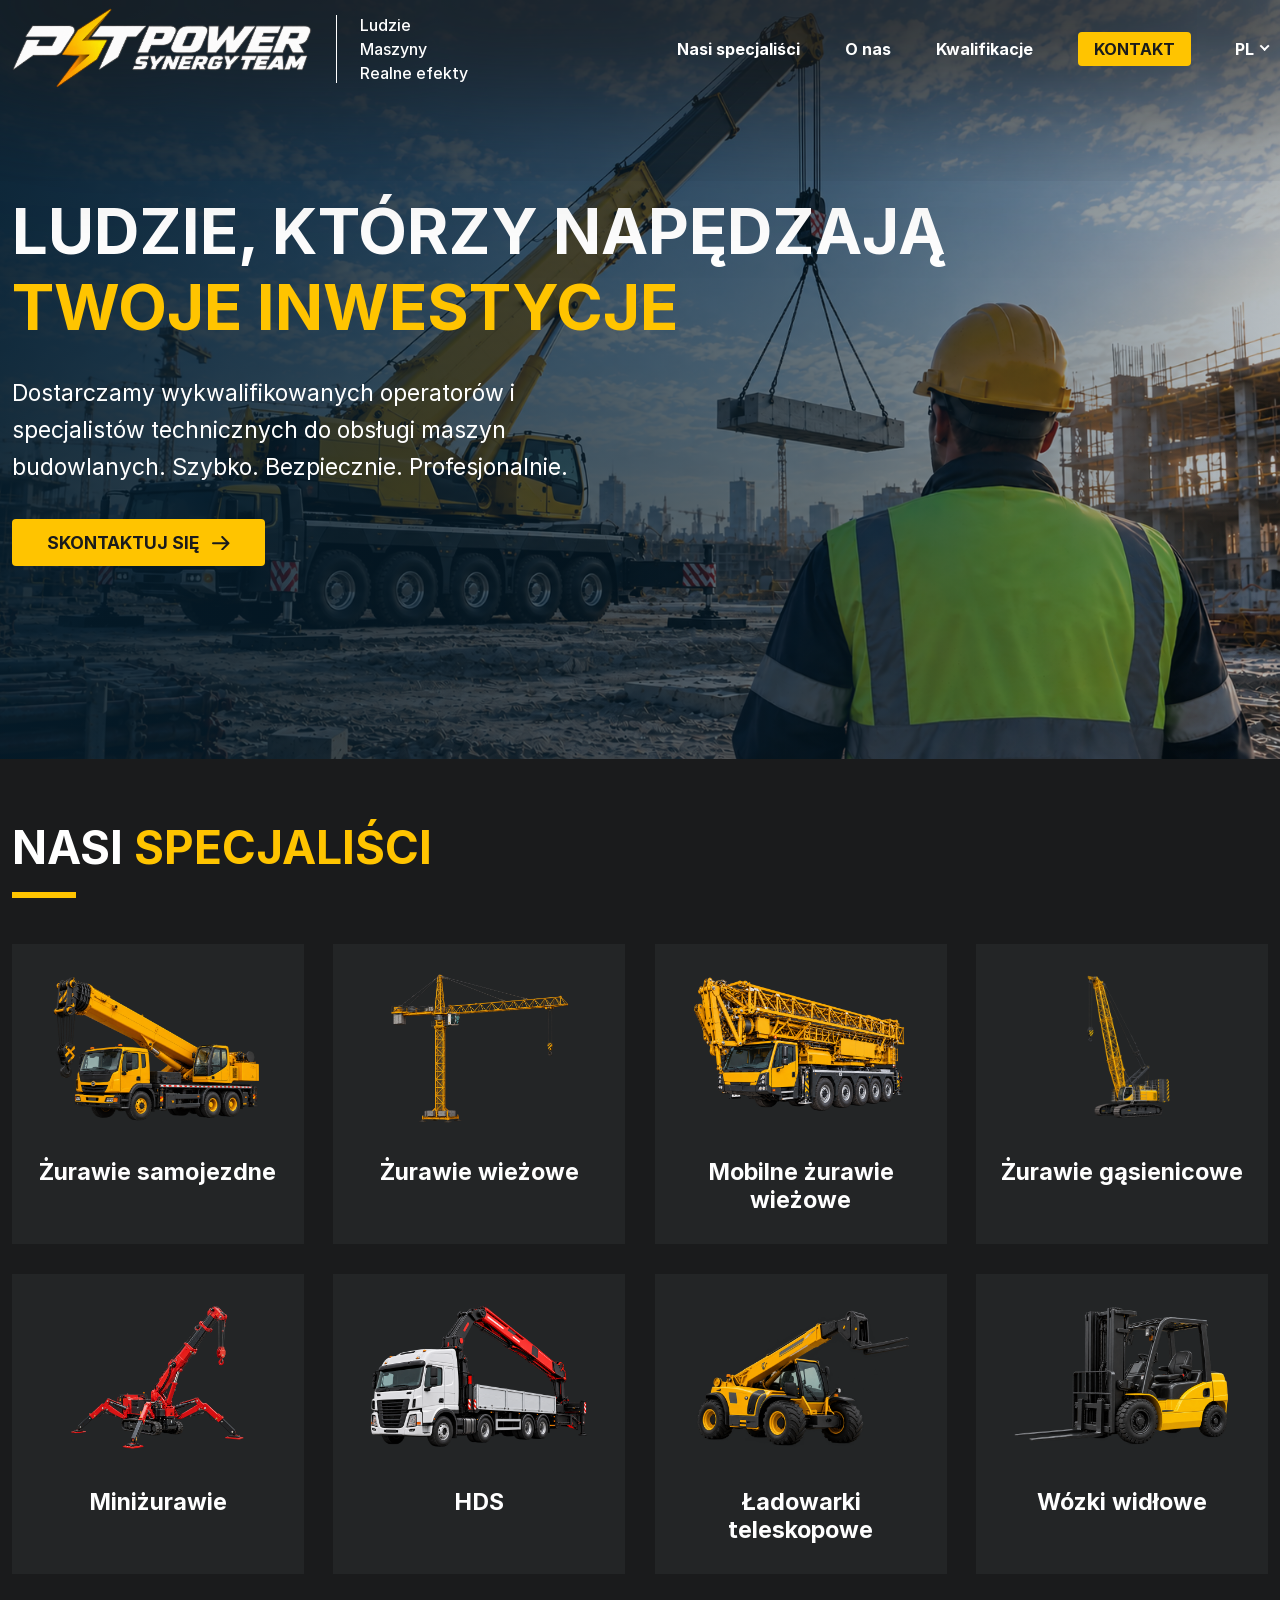
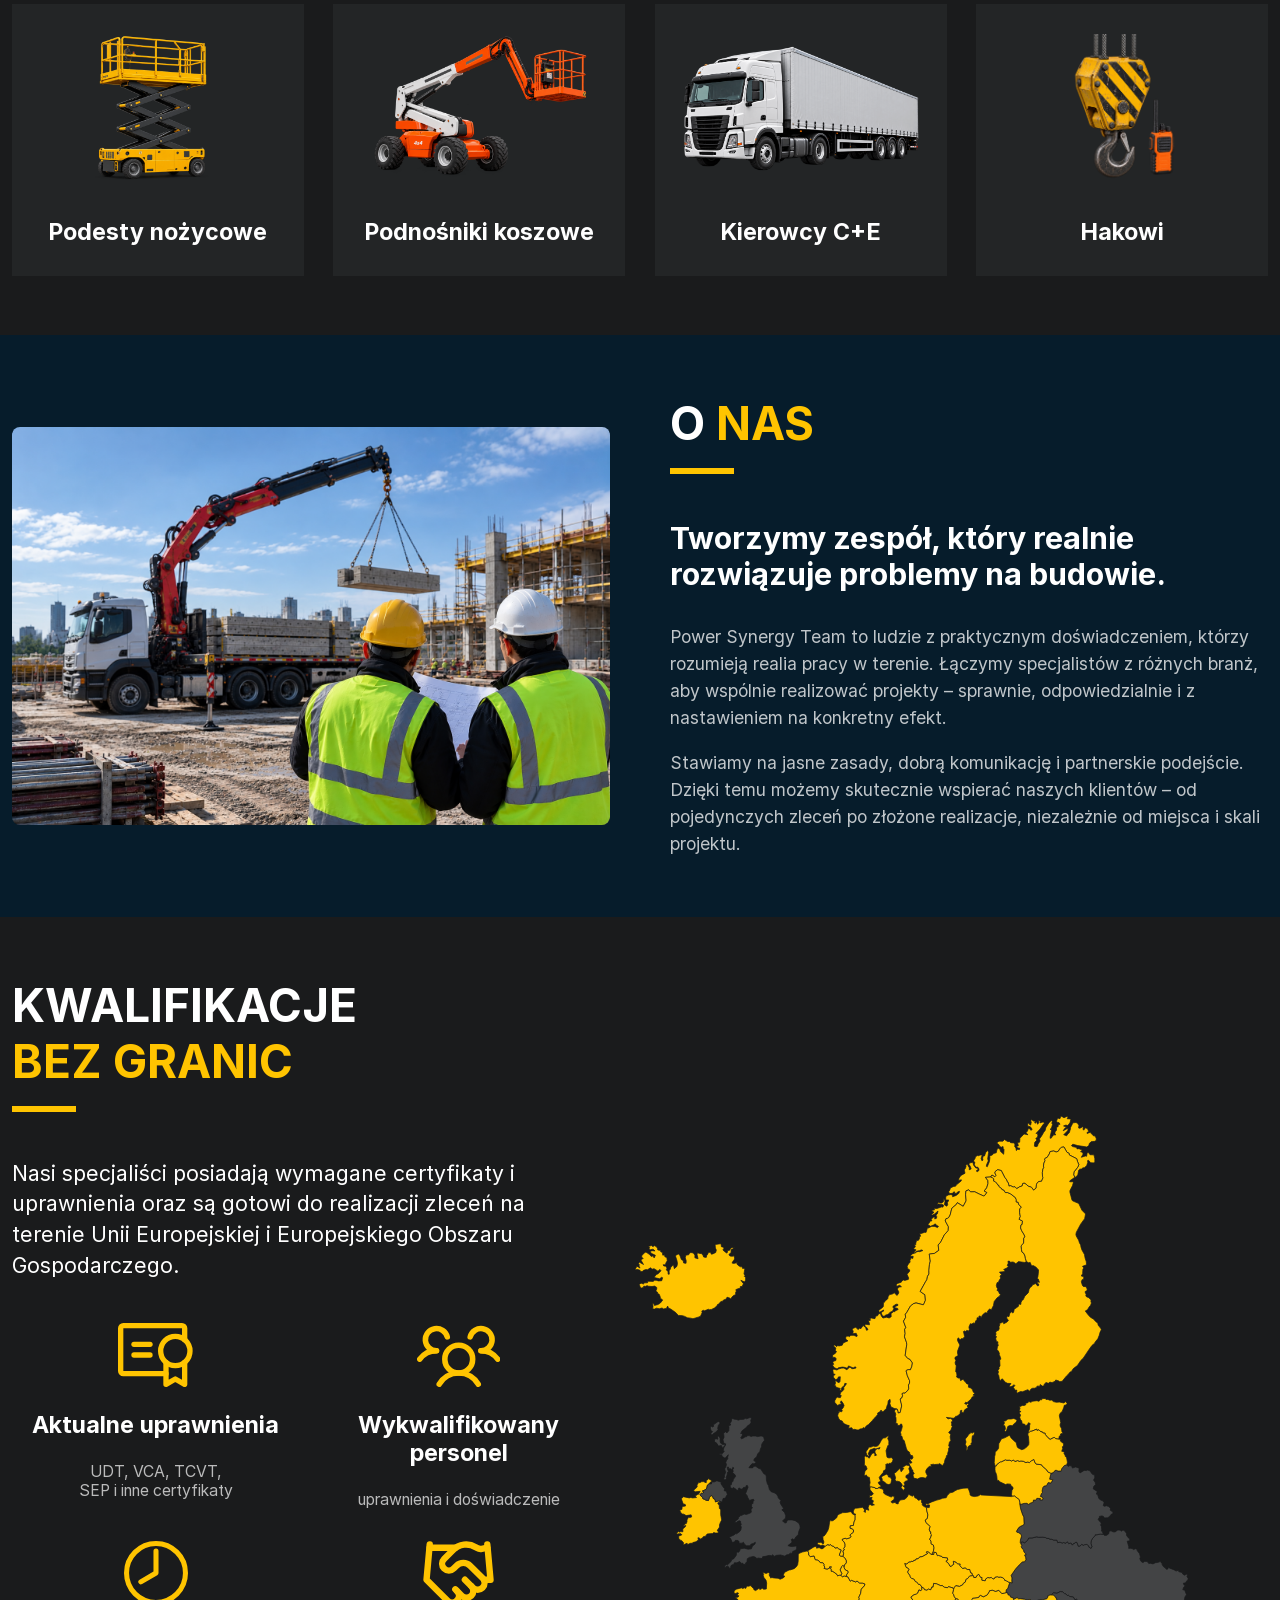
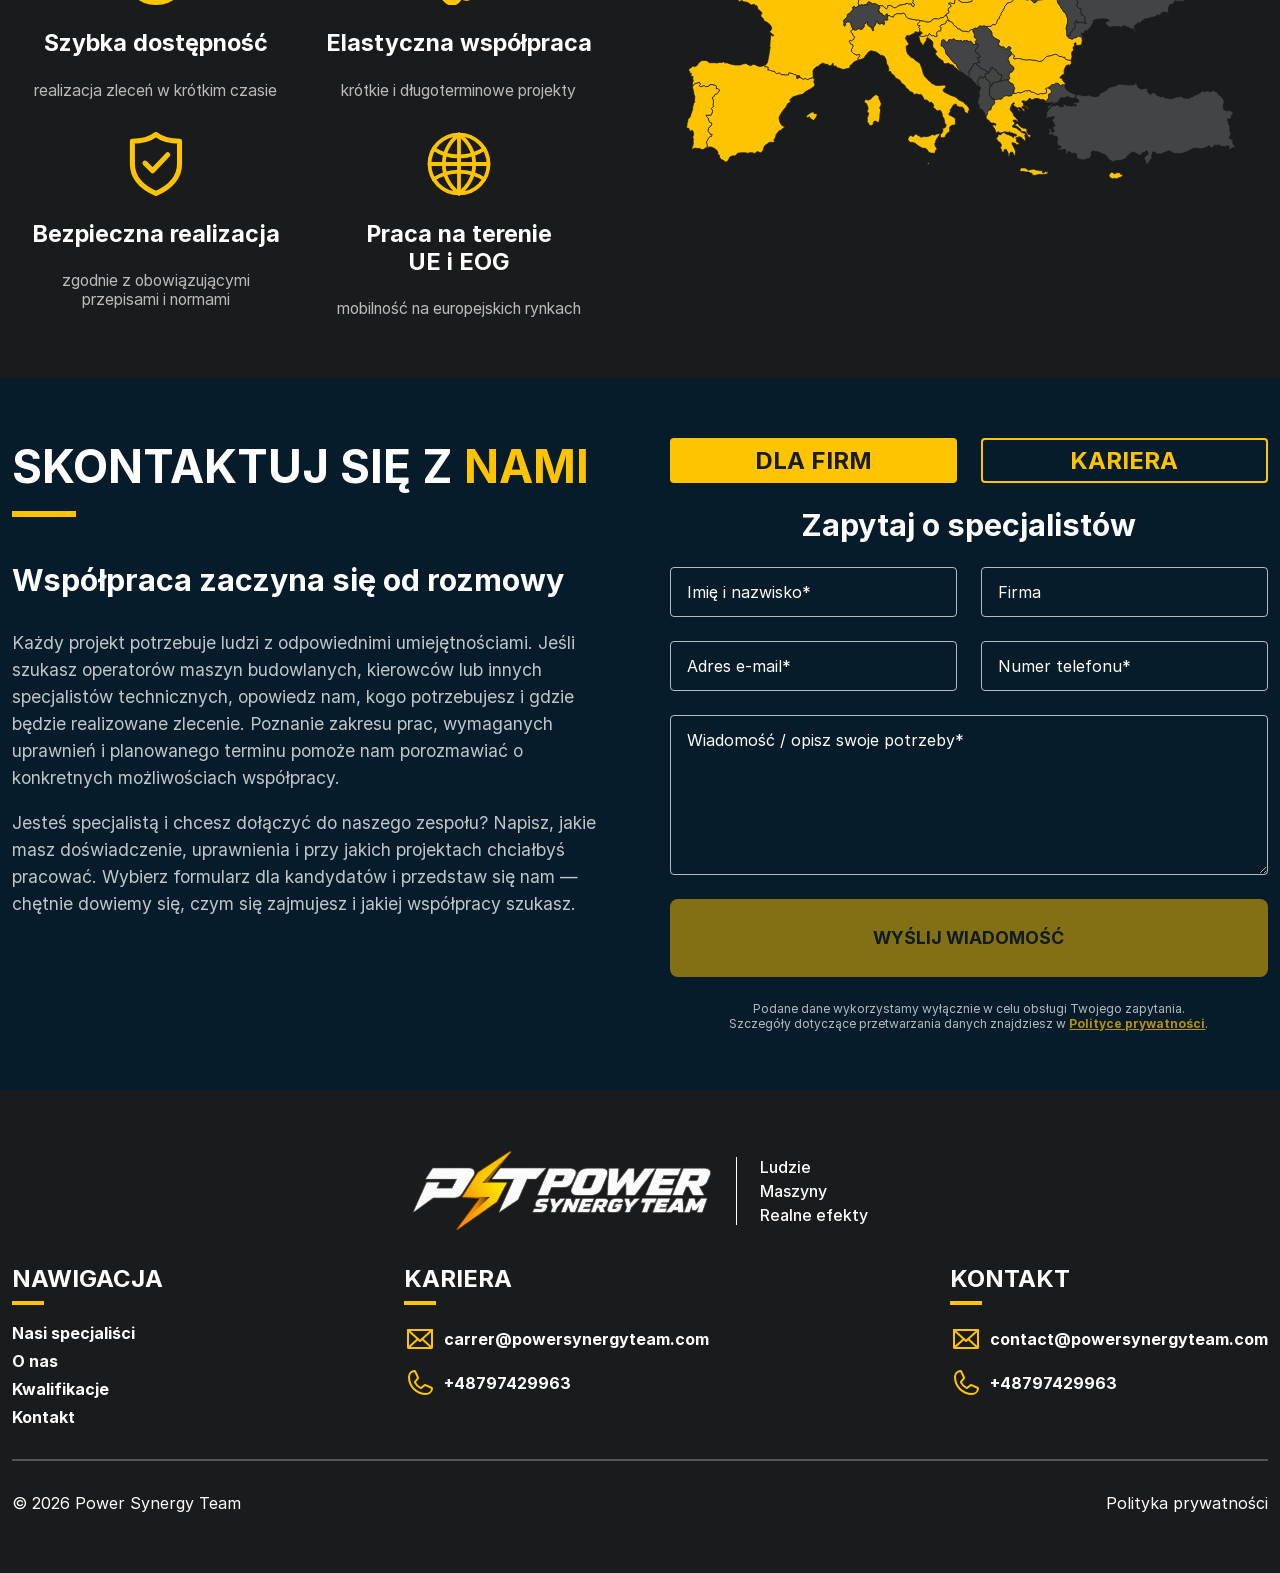
==== commit d9ed56cd: "Add career form switcher and specialization multiselect" ====
--- a/index.html
+++ b/index.html
@@ -386,10 +386,7 @@
             <div class="qualifications__right">
                 <picture>
                     <source srcset="images/europe-dark.svg" width="702" height="665" media="(max-width: 1199px)">
-                    <picture>
-                    <source srcset="images/europe-dark.svg" width="702" height="665" media="(max-width: 1199px)">
                     <img class="qualifications__img" src="images/europe-yellow.svg" alt="" width="702" height="665" loading="lazy" fetchpriority="low">
-                </picture>
                 </picture>
             </div>
         </div>
@@ -403,11 +400,36 @@
                     Skontaktuj się z <span class="color-accent">nami</span>
                 </h2>
 
-                <form class="contact__form contact__form--disabled" id="contact-form"
+                <h3 class="about__subheader">
+                    Współpraca zaczyna się od rozmowy
+                </h3>
+                <div class="about__description">
+                    <p>
+                        Każdy projekt potrzebuje ludzi z odpowiednimi umiejętnościami. Jeśli szukasz operatorów maszyn budowlanych, kierowców lub innych specjalistów technicznych, opowiedz nam, kogo potrzebujesz i gdzie będzie realizowane zlecenie. Poznanie zakresu prac, wymaganych uprawnień i planowanego terminu pomoże nam porozmawiać o konkretnych możliwościach współpracy.
+                    </p>
+                    <p>
+                        Jesteś specjalistą i chcesz dołączyć do naszego zespołu? Napisz, jakie masz doświadczenie, uprawnienia i przy jakich projektach chciałbyś pracować. Wybierz formularz dla kandydatów i przedstaw się nam — chętnie dowiemy się, czym się zajmujesz i jakiej współpracy szukasz.
+                    </p>
+                </div>
+            </div>
+
+            <div class="contact__right">
+                <div class="contact__switch" role="tablist" aria-label="Typ formularza">
+                    <button class="contact__switch-btn active" id="contact-form-firms-tab" type="button" role="tab" aria-selected="true" aria-controls="contact-form-firms" data-contact-form-target="contact-form-firms">
+                        Dla firm
+                    </button>
+                    <button class="contact__switch-btn" id="contact-form-career-tab" type="button" role="tab" aria-selected="false" aria-controls="contact-form-career" data-contact-form-target="contact-form-career">
+                        Kariera
+                    </button>
+                </div>
+                <form class="contact__form contact__form--disabled" id="contact-form-firms" data-contact-form-panel="firms" aria-labelledby="contact-form-firms-tab"
                       data-phone-error="Podaj prawidłowy numer telefonu."
                       data-sending-label="Wysyłanie..."
                       data-success-label="Wiadomość wysłana"
                       data-retry-label="Spróbuj ponownie">
+                    <h3 class="contact__subheader">
+                        Zapytaj o specjalistów
+                    </h3>
                     <label class="form-label" for="name">Imię i nazwisko*</label>
                     <input id="name" type="text" name="q8_imieI" placeholder="Imię i nazwisko*" required>
 
@@ -433,24 +455,165 @@
                              data-lazy-recaptcha
                              data-sitekey="6LdU3CgUAAAAAB0nnFM3M3T0sy707slYYU51RroJ"></div>
                         <input type="hidden" id="input_9" name="recaptcha_visible" required>
-                        <button type="submit" aria-live="polite" aria-disabled="true" disabled>Wyślij wiadomość</button>
-                    </div>
-
-                    <div class="contact__form-description">
-                        Podane dane wykorzystamy wyłącznie w celu obsługi Twojego zapytania. Szczegóły dotyczące przetwarzania danych znajdziesz w <a href="/polityka-prywatnosci.html">Polityce prywatności</a>.
+                        <button class="contact__form-submit" type="submit" aria-live="polite" aria-disabled="true" disabled>Wyślij wiadomość</button>
                     </div>
                 </form>
-            </div>
-
-            <div class="contact__right">
-                <img class="contact__img img" src="images/contact.png" alt="" width="1536" height="1024" loading="lazy" fetchpriority="low">
+                <form class="contact__form contact__form--disabled" id="contact-form-career" data-contact-form-panel="career" aria-labelledby="contact-form-career-tab" hidden
+                      data-phone-error="Podaj prawidłowy numer telefonu."
+                      data-specialization-error="Wybierz co najmniej jedną specjalizację."
+                      data-sending-label="Wysyłanie..."
+                      data-success-label="Wiadomość wysłana"
+                      data-retry-label="Spróbuj ponownie">
+                    <h3 class="contact__subheader">
+                        Dołącz do naszego zespołu
+                    </h3>
+                    <label class="form-label" for="career-name">Imię i nazwisko*</label>
+                    <input id="career-name" type="text" name="q2_q2_textbox0" placeholder="Imię i nazwisko*" required>
+
+                    <div class="contact-multiselect" data-multiselect>
+                        <button class="contact-multiselect__toggle" type="button" aria-expanded="false" aria-controls="career-specializations">
+                            <span data-multiselect-label>Specjalizacje*</span>
+                        </button>
+                        <div class="contact-multiselect__options" id="career-specializations" hidden>
+                            <label class="contact-multiselect__option" for="career-specialization-0">
+                                <input id="career-specialization-0" type="checkbox" name="q3_q3_checkbox1[]" value="Żurawie samojezdne">
+                                <span>Żurawie samojezdne</span>
+                            </label>
+                            <label class="contact-multiselect__option" for="career-specialization-1">
+                                <input id="career-specialization-1" type="checkbox" name="q3_q3_checkbox1[]" value="Żurawie wieżowe">
+                                <span>Żurawie wieżowe</span>
+                            </label>
+                            <label class="contact-multiselect__option" for="career-specialization-2">
+                                <input id="career-specialization-2" type="checkbox" name="q3_q3_checkbox1[]" value="Mobilne żurawie wieżowe">
+                                <span>Mobilne żurawie wieżowe</span>
+                            </label>
+                            <label class="contact-multiselect__option" for="career-specialization-3">
+                                <input id="career-specialization-3" type="checkbox" name="q3_q3_checkbox1[]" value="Żurawie gąsienicowe">
+                                <span>Żurawie gąsienicowe</span>
+                            </label>
+                            <label class="contact-multiselect__option" for="career-specialization-4">
+                                <input id="career-specialization-4" type="checkbox" name="q3_q3_checkbox1[]" value="Miniżurawie">
+                                <span>Miniżurawie</span>
+                            </label>
+                            <label class="contact-multiselect__option" for="career-specialization-5">
+                                <input id="career-specialization-5" type="checkbox" name="q3_q3_checkbox1[]" value="HDS">
+                                <span>HDS</span>
+                            </label>
+                            <label class="contact-multiselect__option" for="career-specialization-6">
+                                <input id="career-specialization-6" type="checkbox" name="q3_q3_checkbox1[]" value="Ładowarki teleskopowe">
+                                <span>Ładowarki teleskopowe</span>
+                            </label>
+                            <label class="contact-multiselect__option" for="career-specialization-7">
+                                <input id="career-specialization-7" type="checkbox" name="q3_q3_checkbox1[]" value="Wózki widłowe">
+                                <span>Wózki widłowe</span>
+                            </label>
+                            <label class="contact-multiselect__option" for="career-specialization-8">
+                                <input id="career-specialization-8" type="checkbox" name="q3_q3_checkbox1[]" value="Podesty nożycowe">
+                                <span>Podesty nożycowe</span>
+                            </label>
+                            <label class="contact-multiselect__option" for="career-specialization-9">
+                                <input id="career-specialization-9" type="checkbox" name="q3_q3_checkbox1[]" value="Podnośniki koszowe">
+                                <span>Podnośniki koszowe</span>
+                            </label>
+                            <label class="contact-multiselect__option" for="career-specialization-10">
+                                <input id="career-specialization-10" type="checkbox" name="q3_q3_checkbox1[]" value="Kierowcy C+E">
+                                <span>Kierowcy C+E</span>
+                            </label>
+                            <label class="contact-multiselect__option" for="career-specialization-11">
+                                <input id="career-specialization-11" type="checkbox" name="q3_q3_checkbox1[]" value="Hakowi">
+                                <span>Hakowi</span>
+                            </label>
+                        </div>
+                    </div>
+
+                    <label class="form-label" for="career-email">Adres e-mail*</label>
+                    <input id="career-email" type="email" name="q4_q4_email2" placeholder="Adres e-mail*" required>
+
+                    <label class="form-label" for="career-phone">Numer telefonu*</label>
+                    <input id="career-phone" type="tel" name="q5_q5_phone3[full]" autocomplete="tel" placeholder="Numer telefonu*" required>
+
+                    <label class="form-label" for="career-message">Wiadomość / opisz swoje doświadczenie*</label>
+                    <textarea id="career-message" name="q6_q6_textarea4" placeholder="Wiadomość / opisz swoje doświadczenie*" required></textarea>
+
+                    <input type="hidden" name="formID" value="262655946249067">
+                    <input type="hidden" name="q8_q8_textbox6" value="PL">
+
+                    <div class="contact__form-actions contact__form-actions--disabled">
+                        <div class="contact__captcha"
+                             id="career-recaptcha_input_7"
+                             hidden
+                             data-lazy-recaptcha
+                             data-sitekey="6LdU3CgUAAAAAB0nnFM3M3T0sy707slYYU51RroJ"></div>
+                        <input type="hidden" id="career-input_7" name="recaptcha_visible" required>
+                        <button class="contact__form-submit" type="submit" aria-live="polite" aria-disabled="true" disabled>Wyślij wiadomość</button>
+                    </div>
+                </form>
+                <div class="contact__form-description">
+                    Podane dane wykorzystamy wyłącznie w celu obsługi Twojego zapytania. Szczegóły dotyczące przetwarzania danych znajdziesz w <a href="/polityka-prywatnosci">Polityce prywatności</a>.
+                </div>
             </div>
         </div>
     </section>
 </main>
 
-<footer class="footer">
-
+<footer class="footer section-spacing">
+    <div class="footer__container container">
+        <div class="footer__main">
+            <div class="footer-logo">
+                <img class="footer-logo__img img" src="images/logo.png" alt="Power Synergy Team" loading="eager" fetchpriority="high">
+                <div class="footer-logo__text">
+                    <span>Ludzie</span>
+                    <span>Maszyny</span>
+                    <span>Realne efekty</span>
+                </div>
+            </div>
+
+            <div class="footer__nav">
+                <h3 class="footer__header">
+                    Nawigacja
+                </h3>
+                <nav class="footer__nav-list" aria-label="Nawigacja w stopce">
+                    <a href="#specialists">Nasi specjaliści</a>
+                    <a href="#about">O nas</a>
+                    <a href="#qualifications">Kwalifikacje</a>
+                    <a href="#contact">Kontakt</a>
+                </nav>
+            </div>
+
+            <div class="footer__contact">
+                <h3 class="footer__header">
+                    Kariera
+                </h3>
+                <a class="footer__contact-item" href="mailto:carrer@powersynergyteam.com">
+                    <svg xmlns="http://www.w3.org/2000/svg" viewBox="0 0 256 256"><rect width="256" height="256" fill="none"/><polyline points="224 56 128 144 32 56" fill="none" stroke="currentColor" stroke-linecap="round" stroke-linejoin="round" stroke-width="16"/><path d="M32,56H224a0,0,0,0,1,0,0V192a8,8,0,0,1-8,8H40a8,8,0,0,1-8-8V56A0,0,0,0,1,32,56Z" fill="none" stroke="currentColor" stroke-linecap="round" stroke-linejoin="round" stroke-width="16"/><line x1="110.55" y1="128" x2="34.47" y2="197.74" fill="none" stroke="currentColor" stroke-linecap="round" stroke-linejoin="round" stroke-width="16"/><line x1="221.53" y1="197.74" x2="145.45" y2="128" fill="none" stroke="currentColor" stroke-linecap="round" stroke-linejoin="round" stroke-width="16"/></svg>
+                    carrer@powersynergyteam.com
+                </a>
+                <a class="footer__contact-item" href="tel:+48797429963">
+                    <svg xmlns="http://www.w3.org/2000/svg" viewBox="0 0 256 256"><rect width="256" height="256" fill="none"/><path d="M164.39,145.34a8,8,0,0,1,7.59-.69l47.16,21.13a8,8,0,0,1,4.8,8.3A48.33,48.33,0,0,1,176,216,136,136,0,0,1,40,80,48.33,48.33,0,0,1,81.92,32.06a8,8,0,0,1,8.3,4.8l21.13,47.2a8,8,0,0,1-.66,7.53L89.32,117a7.93,7.93,0,0,0-.54,7.81c8.27,16.93,25.77,34.22,42.75,42.41a7.92,7.92,0,0,0,7.83-.59Z" fill="none" stroke="currentColor" stroke-linecap="round" stroke-linejoin="round" stroke-width="16"/></svg>
+                    +48797429963
+                </a>
+            </div>
+
+            <div class="footer__contact">
+                <h3 class="footer__header">
+                    Kontakt
+                </h3>
+                <a class="footer__contact-item" href="mailto:contact@powersynergyteam.com">
+                    <svg xmlns="http://www.w3.org/2000/svg" viewBox="0 0 256 256"><rect width="256" height="256" fill="none"/><polyline points="224 56 128 144 32 56" fill="none" stroke="currentColor" stroke-linecap="round" stroke-linejoin="round" stroke-width="16"/><path d="M32,56H224a0,0,0,0,1,0,0V192a8,8,0,0,1-8,8H40a8,8,0,0,1-8-8V56A0,0,0,0,1,32,56Z" fill="none" stroke="currentColor" stroke-linecap="round" stroke-linejoin="round" stroke-width="16"/><line x1="110.55" y1="128" x2="34.47" y2="197.74" fill="none" stroke="currentColor" stroke-linecap="round" stroke-linejoin="round" stroke-width="16"/><line x1="221.53" y1="197.74" x2="145.45" y2="128" fill="none" stroke="currentColor" stroke-linecap="round" stroke-linejoin="round" stroke-width="16"/></svg>
+                    contact@powersynergyteam.com
+                </a>
+                <a class="footer__contact-item" href="tel:+48797429963">
+                    <svg xmlns="http://www.w3.org/2000/svg" viewBox="0 0 256 256"><rect width="256" height="256" fill="none"/><path d="M164.39,145.34a8,8,0,0,1,7.59-.69l47.16,21.13a8,8,0,0,1,4.8,8.3A48.33,48.33,0,0,1,176,216,136,136,0,0,1,40,80,48.33,48.33,0,0,1,81.92,32.06a8,8,0,0,1,8.3,4.8l21.13,47.2a8,8,0,0,1-.66,7.53L89.32,117a7.93,7.93,0,0,0-.54,7.81c8.27,16.93,25.77,34.22,42.75,42.41a7.92,7.92,0,0,0,7.83-.59Z" fill="none" stroke="currentColor" stroke-linecap="round" stroke-linejoin="round" stroke-width="16"/></svg>
+                    +48797429963
+                </a>
+            </div>
+        </div>
+
+        <div class="footer__bottom">
+            <span>© 2026 Power Synergy Team</span>
+            <a href="/polityka-prywatnosci.html">Polityka prywatności</a>
+        </div>
+    </div>
 </footer>
 
 <script src="js/app.min.js"></script>
--- a/css/style.css
+++ b/css/style.css
@@ -1 +1 @@
-@font-face{font-family:"Inter";src:url("../fonts/Inter-Bold.woff2") format("woff2");font-weight:bold;font-style:normal;font-display:block}@font-face{font-family:"Inter";src:url("../fonts/Inter-Medium.woff2") format("woff2");font-weight:500;font-style:normal;font-display:block}@font-face{font-family:"Inter";src:url("../fonts/Inter-Regular.woff2") format("woff2");font-weight:normal;font-style:normal;font-display:block}:root{color-scheme:dark;--font-main: Inter, Arial, sans-serif;--c-accent: #FFC400;--c-white: #ffffff;--c-black: #1a1b1c;--c-text: #ffffff;--bg-item: #232526;--bg-main: #1a1b1c;--bg-dark: #061C2B;--bs-main: none;--bs-header: 0 0 164px 82px rgb(26, 27, 28)}html{box-sizing:border-box;font-size:16px;scroll-behavior:smooth}*,*::before,*::after{box-sizing:inherit}body{padding:0;color:var(--c-text);background-color:var(--bg-main);max-width:120em;margin:0 auto}*,input,textarea{box-sizing:border-box;font-family:var(--font-main)}.img{display:block;max-width:100%;height:auto}.container{max-width:90em;margin:0 auto;padding:0 .75em}.container--50{display:grid;gap:clamp(2rem,1.3182rem + 3.0303vw,4rem);align-items:center;align-content:center}@media(min-width: 1025px){.container--50{grid-template-columns:1fr 1fr}}.color-accent{color:var(--c-accent)}.bg-dark{background-color:var(--bg-dark);color:var(--c-white)}.form-label{position:absolute;width:1px;height:1px;padding:0;margin:-1px;overflow:hidden;clip:rect(0, 0, 0, 0);white-space:nowrap;border:0}.section-header{font-size:clamp(2rem,1.6591rem + 1.5152vw,3rem);font-weight:700;text-transform:uppercase;position:relative;padding-bottom:.5em;margin:0 0 1em;text-wrap:balance}.section-header:after{content:"";background-color:var(--c-accent);height:.375rem;width:4rem;position:absolute;bottom:0;left:0}.section-header--white{color:var(--c-white)}.section-spacing{padding:clamp(2rem,1.3182rem + 3.0303vw,4rem) 0}.anchor{position:relative;top:-7.125em}.header{position:sticky;z-index:9;top:0;padding:.5em 0}@media(min-width: 1025px){.header:after{content:"";position:absolute;top:0;right:0;bottom:auto;left:0;box-shadow:var(--bs-header);z-index:1;pointer-events:none}}.header__container{display:flex;align-content:center;align-items:center;container-type:inline-size;gap:clamp(1.5rem,.9886rem + 2.2727vw,3rem);position:relative;z-index:3}.header-logo{display:flex;align-items:center;align-content:center;gap:3em}.header-logo__img{max-width:300px}@media(max-width: 1024px){.header-logo__img{max-width:220px}}.header-logo__text{display:grid;gap:.25em;position:relative}@media(max-width: 1279px){.header-logo__text{display:none}}.header-logo__text span{color:var(--c-white);display:block;font-weight:500}.header-logo__text:before{content:"";left:-1.5em;top:0;bottom:0;width:1px;background-color:var(--c-white);position:absolute}.header__burger{display:flex;align-items:center;align-content:center;gap:clamp(1.5rem,.9886rem + 2.2727vw,3rem);margin-left:auto}@media(max-width: 1023px){.header__burger{display:none}}@media(max-width: 1023px){.header__burger.open{position:absolute;top:calc(100% + .5rem);right:0;width:min(20rem,100vw - 1.5rem);padding:1.25rem;display:grid;gap:1.25rem;background-color:var(--bg-dark);box-shadow:0 1rem 2rem rgba(0,0,0,.35)}}@media(max-width: 1023px){.header__burger.open .header-menu{display:grid;gap:1.25rem;order:2;text-align:right}}.header__burger-btn{position:relative;width:2rem;height:1.5rem;padding:0;margin-left:auto;border:0;background:rgba(0,0,0,0);cursor:pointer}@media(min-width: 1024px){.header__burger-btn{display:none}}.header__burger-btn span{position:absolute;left:0;width:100%;height:3px;border-radius:4px;background-color:var(--c-accent)}.header__burger-btn span:first-child{top:0}.header__burger-btn span:nth-child(2){top:0;bottom:0;margin:auto}.header__burger-btn span:last-child{bottom:0}.header-menu{display:flex;justify-self:flex-end;align-items:center;align-content:center;gap:clamp(1.5rem,.9886rem + 2.2727vw,3rem);padding:0;margin:0;list-style:none}.header-menu__item{font-weight:700}.header-menu__item a{color:var(--c-white);text-decoration:none}.header-menu__item--contact a{background-color:var(--c-accent);color:var(--c-black);display:inline-flex;white-space:nowrap;justify-content:center;align-content:center;align-items:center;padding:.45em 1em;border-radius:4px;font-weight:700;text-transform:uppercase}.header__language{position:relative;color:var(--c-white)}.header__language-active{display:flex;align-items:center;justify-content:center;gap:.4em;padding:0;border:0;color:inherit;background:rgba(0,0,0,0);font-size:1rem;font-weight:700;cursor:pointer}@media(max-width: 1023px){.header__language-active:before{content:attr(data-language);font-weight:500}}.header__language-active:after{content:"";width:.45em;height:.45em;border-right:2px solid currentColor;border-bottom:2px solid currentColor;transform:translateY(-0.15em) rotate(45deg)}@media(max-width: 1023px){.header__language-active{width:100%;justify-content:flex-end}}@media(max-width: 1023px){.header__language.open{position:static}}.header__language.open .header__language-active:after{transform:translateY(0.15em) rotate(225deg)}.header__language.open .header__languages{display:grid}.header__languages{position:absolute;top:calc(100% + .75rem);right:0;z-index:10;display:none;min-width:10rem;padding:.5rem 0;background-color:var(--bg-dark);box-shadow:0 1rem 2rem rgba(0,0,0,.35)}@media(max-width: 1023px){.header__languages{inset:0;min-width:0;align-content:start}}@media(max-width: 1023px){.header__languages:before{content:attr(data-back);padding:.75rem 1rem;color:var(--c-accent);font-weight:700;text-align:right;cursor:pointer}}.header__languages-item{position:relative;z-index:1;padding:.6rem 1.25rem;color:var(--c-white);text-decoration:none;text-align:right;white-space:nowrap}.header__languages-item:hover,.header__languages-item:focus-visible{color:var(--c-accent)}.header__languages-item.active{color:var(--c-accent);font-weight:700;text-decoration:underline;text-underline-offset:.2em}@media(max-width: 1023px){.header{background-color:var(--bg-dark);box-shadow:0 .5rem 1.5rem rgba(0,0,0,.25)}.header:after{display:none}.header__container{gap:1rem}}@media(max-width: 479px){.header-logo__img{max-width:175px}}.header__language,.header__burger-btn{color:var(--c-white)}.hero{position:relative;background:linear-gradient(90deg, rgba(5, 28, 43, 0.9) 0%, rgba(5, 28, 43, 0.62) 64%, rgba(5, 28, 43, 0.28) 100%);height:36em}@media(min-width: 1025px){.hero{height:47.5em;margin-top:-6.125em}}.hero__img{position:relative;z-index:-3;object-fit:cover;width:100%;height:100%}@media(min-width: 768px){.hero__img{object-position:right}}.hero__header{margin:0;padding:0;font-size:clamp(2rem,1.233rem + 3.4091vw,4.25rem);text-transform:uppercase;font-weight:700}.hero__header span{display:block}.hero__description{font-size:clamp(1rem,.8295rem + .7576vw,1.5rem);max-width:25em;line-height:1.6em;margin:clamp(1.25rem,.9943rem + 1.1364vw,2rem) 0 clamp(1.25rem,.9091rem + 1.5152vw,2.25rem);padding:0}.hero__btn{text-decoration:none;background-color:var(--c-accent);color:var(--c-black);display:inline-flex;white-space:nowrap;justify-content:center;align-content:center;align-items:center;font-size:clamp(.875rem,.7898rem + .3788vw,1.125rem);padding:.75em 2em;border-radius:4px;gap:.75em;font-weight:700;text-transform:uppercase}.hero__btn svg{width:100%;flex-shrink:0;max-width:clamp(.875rem,.7898rem + .3788vw,1.125rem)}.hero__container{position:absolute;z-index:3;top:0;bottom:0;display:flex;flex-wrap:wrap;flex-direction:column;justify-content:center;align-items:flex-start;align-content:flex-start;left:0;right:0;margin:auto;color:var(--c-white)}.specialists__grid{display:grid;gap:clamp(1rem,.6591rem + 1.5152vw,2rem)}@media(min-width: 768px){.specialists__grid{grid-template-columns:repeat(2, 1fr)}}@media(min-width: 1025px){.specialists__grid{grid-template-columns:repeat(3, 1fr)}}@media(min-width: 1200px){.specialists__grid{grid-template-columns:repeat(4, 1fr)}}.specialists__item{padding:clamp(1rem,.6591rem + 1.5152vw,2rem) clamp(1rem,.8295rem + .7576vw,1.5rem);background-color:var(--bg-item);text-align:center;box-shadow:var(--bs-main)}.specialists__item-image{aspect-ratio:280/170;display:flex;flex-wrap:wrap;justify-content:center;align-content:center;align-items:center}.specialists__item-img{max-width:100%;max-height:100%;width:auto;height:auto}.specialists__item-header{margin:1.5em 0 0;padding:0;font-size:clamp(1.125rem,.9972rem + .5682vw,1.5rem)}.about{position:relative}@media(max-width: 1024px){.about{padding:clamp(5rem,-4rem + 18.75vw,8rem) 0}}.about__img{border-radius:8px}@media(max-width: 1024px){.about__img{width:100%;height:100%;object-fit:cover;border-radius:0}}.about__subheader{color:var(--c-white);font-size:clamp(1.25rem,.9943rem + 1.1364vw,2rem);margin:0 0 1em;font-weight:700;text-wrap:balance}.about__description{display:grid;font-size:clamp(.875rem,.7898rem + .3788vw,1.125rem);opacity:.75;line-height:1.55;gap:1em}.about__description p{margin:0;padding:0}@media(max-width: 1024px){.about__left{position:absolute;top:0;right:0;bottom:0;left:0;opacity:.1}}.qualifications{position:relative}.qualifications__container{display:grid}@media(min-width: 1200px){.qualifications__container{grid-template-columns:minmax(0, 47%) minmax(0, 53%)}}.qualifications__grid{display:grid;gap:2em 1em}@media(min-width: 576px){.qualifications__grid{grid-template-columns:repeat(2, minmax(0, 1fr))}}@media(min-width: 768px){.qualifications__grid{grid-template-columns:repeat(3, minmax(0, 1fr))}}@media(min-width: 1200px){.qualifications__grid{grid-template-columns:repeat(2, minmax(0, 1fr))}}@media(min-width: 1366px){.qualifications__grid{grid-template-columns:repeat(3, minmax(0, 1fr))}}.qualifications__description{font-size:clamp(1rem,.8722rem + .5682vw,1.375rem);line-height:1.45;margin-bottom:2em}.qualifications__left{position:relative;z-index:3}.qualifications__right{z-index:1;position:relative;pointer-events:none}@media(max-width: 1199px){.qualifications__right{position:absolute;top:0;right:0;bottom:0;left:0}}.qualifications__img{width:100%;height:100%;object-fit:cover;opacity:.25;object-position:center}@media(min-width: 768px){.qualifications__img{object-position:left center}}@media(min-width: 1200px){.qualifications__img{object-fit:none;object-position:unset;position:absolute;right:0;top:-5%;height:110%;width:auto;max-width:115%}}.qualifications__item{text-align:center}.qualifications__item svg{max-height:4em;width:auto;height:auto;margin:0 auto 1.5em;display:block;color:vaR(--c-accent)}.qualifications__item-title{font-size:clamp(1.125rem,.9972rem + .5682vw,1.5rem);font-weight:700;margin:0 auto 1em;text-wrap:balance}.qualifications__item-description{font-size:clamp(.875rem,.8324rem + .1894vw,1rem);text-wrap:balance;opacity:.7}.contact{position:relative}@media(max-width: 1199px){.contact{padding:clamp(5rem,-4rem + 18.75vw,8rem) 0}}@media(max-width: 1199px){.contact__container{grid-template-columns:1fr}}.contact__form{display:flex;flex-wrap:wrap;gap:1.5em}.contact__form-description{font-size:12px;text-align:center;width:100%;text-wrap:balance}@media(min-width: 1200px){.contact__form-description{opacity:.7}}.contact__form-description a{color:var(--c-accent);font-weight:700}.contact__form-actions{display:flex;align-items:stretch;gap:1em;width:100%}@media(max-width: 767px){.contact__form-actions{flex-direction:column}}.contact__form-actions--disabled button{width:100%}.contact__captcha{flex:0 0 304px;width:304px;min-height:78px}.contact__captcha.error>*{outline:2px solid #d93025}@media(max-width: 767px){.contact__captcha{flex-basis:auto;max-width:100%}}.contact__wrap{margin:.75em 0 1.75em}.contact input[type=text],.contact input[type=email],.contact input[type=tel]{width:100%;font-size:1rem;padding:.875em 1em;background-color:rgba(0,0,0,0);color:var(--c-white);border:1px solid hsla(0,0%,100%,.7);border-radius:4px}@media(min-width: 576px){.contact input[type=text],.contact input[type=email],.contact input[type=tel]{max-width:calc(50% - .75rem)}}.contact input[type=text]::placeholder,.contact input[type=email]::placeholder,.contact input[type=tel]::placeholder{opacity:1;color:var(--c-white)}.contact textarea{width:100%;font-size:1rem;padding:.875em 1em;background-color:rgba(0,0,0,0);color:var(--c-white);border:1px solid hsla(0,0%,100%,.7);border-radius:4px;min-height:10em}.contact textarea::placeholder{opacity:1;color:var(--c-white)}.contact button{width:calc(100% - 304px - 1em);min-height:78px;border:none;outline:none;box-shadow:none;font-size:clamp(1rem,.9574rem + .1894vw,1.125rem);font-weight:700;text-transform:uppercase;padding:1em;border-radius:8px;background-color:var(--c-accent);color:var(--c-black);cursor:pointer}.contact button:disabled{cursor:not-allowed;opacity:.5}@media(max-width: 767px){.contact button{width:100%}}.contact__right{height:100%}@media(max-width: 1199px){.contact__right{position:absolute;top:0;right:0;bottom:0;left:0;opacity:.1;height:auto}}.contact__right img{border-radius:8px;width:100%;height:100%;object-fit:cover;object-position:right center}@media(max-width: 1199px){.contact__right img{border-radius:0}}
+@font-face{font-family:"Inter";src:url("../fonts/Inter-Bold.woff2") format("woff2");font-weight:bold;font-style:normal;font-display:block}@font-face{font-family:"Inter";src:url("../fonts/Inter-Medium.woff2") format("woff2");font-weight:500;font-style:normal;font-display:block}@font-face{font-family:"Inter";src:url("../fonts/Inter-Regular.woff2") format("woff2");font-weight:normal;font-style:normal;font-display:block}:root{color-scheme:dark;--font-main: Inter, Arial, sans-serif;--c-accent: #FFC400;--c-white: #ffffff;--c-black: #1a1b1c;--c-text: #ffffff;--bg-item: #232526;--bg-main: #1a1b1c;--bg-dark: #061C2B;--bs-main: none;--bs-header: 0 0 164px 82px rgb(26, 27, 28)}html{box-sizing:border-box;font-size:16px;scroll-behavior:smooth}*,*::before,*::after{box-sizing:inherit}body{padding:0;color:var(--c-text);background-color:var(--bg-main);max-width:120em;margin:0 auto}*,input,textarea{box-sizing:border-box;font-family:var(--font-main)}.img{display:block;max-width:100%;height:auto}.container{max-width:90em;margin:0 auto;padding:0 .75em}.container--50{display:grid;gap:clamp(2rem,1.3182rem + 3.0303vw,4rem);align-items:center;align-content:center}@media(min-width: 1025px){.container--50{grid-template-columns:1fr 1fr}}.color-accent{color:var(--c-accent)}.bg-dark{background-color:var(--bg-dark);color:var(--c-white)}.form-label{position:absolute;width:1px;height:1px;padding:0;margin:-1px;overflow:hidden;clip:rect(0, 0, 0, 0);white-space:nowrap;border:0}.section-header{font-size:clamp(2rem,1.6591rem + 1.5152vw,3rem);font-weight:700;text-transform:uppercase;position:relative;padding-bottom:.5em;margin:0 0 1em;text-wrap:balance}.section-header:after{content:"";background-color:var(--c-accent);height:.375rem;width:4rem;position:absolute;bottom:0;left:0}.section-header--white{color:var(--c-white)}.section-spacing{padding:clamp(2rem,1.3182rem + 3.0303vw,4rem) 0}.anchor{position:relative;top:-7.125em}.header{position:sticky;z-index:9;top:0;padding:.5em 0}@media(min-width: 1025px){.header:after{content:"";position:absolute;top:0;right:0;bottom:auto;left:0;box-shadow:var(--bs-header);z-index:1;pointer-events:none}}.header__container{display:flex;align-content:center;align-items:center;container-type:inline-size;gap:clamp(1.5rem,.9886rem + 2.2727vw,3rem);position:relative;z-index:3}.header-logo{display:flex;align-items:center;align-content:center;gap:3em}.header-logo__img{max-width:300px}@media(max-width: 1024px){.header-logo__img{max-width:220px}}.header-logo__text{display:grid;gap:.25em;position:relative}@media(max-width: 1279px){.header-logo__text{display:none}}.header-logo__text span{color:var(--c-white);display:block;font-weight:500}.header-logo__text:before{content:"";left:-1.5em;top:0;bottom:0;width:1px;background-color:var(--c-white);position:absolute}.header__burger{display:flex;align-items:center;align-content:center;gap:clamp(1.5rem,.9886rem + 2.2727vw,3rem);margin-left:auto}@media(max-width: 1023px){.header__burger{display:none}}@media(max-width: 1023px){.header__burger.open{position:absolute;top:calc(100% + .5rem);right:0;width:min(12.5rem,100vw - 1.5rem);padding:1.25rem;display:grid;gap:1.25rem;background-color:var(--bg-dark)}}@media(max-width: 1023px){.header__burger.open:has(.header__language.open){padding-bottom:5em}}@media(max-width: 1023px){.header__burger.open .header-menu{display:grid;gap:1.25rem;order:2;text-align:right}}.header__burger-btn{position:relative;width:2rem;height:1.5rem;padding:0;margin-left:auto;border:0;background:rgba(0,0,0,0);cursor:pointer}@media(min-width: 1024px){.header__burger-btn{display:none}}.header__burger-btn span{position:absolute;left:0;width:100%;height:3px;border-radius:4px;background-color:var(--c-accent)}.header__burger-btn span:first-child{top:0}.header__burger-btn span:nth-child(2){top:0;bottom:0;margin:auto}.header__burger-btn span:last-child{bottom:0}.header-menu{display:flex;justify-self:flex-end;align-items:center;align-content:center;gap:clamp(1.5rem,.9886rem + 2.2727vw,3rem);padding:0;margin:0;list-style:none}.header-menu__item{font-weight:700}.header-menu__item a{color:var(--c-white);text-decoration:none}.header-menu__item--contact a{background-color:var(--c-accent);color:var(--c-black);display:inline-flex;white-space:nowrap;justify-content:center;align-content:center;align-items:center;padding:.45em 1em;border-radius:4px;font-weight:700;text-transform:uppercase}.header__language{position:relative;color:var(--c-white)}.header__language-active{display:flex;align-items:center;justify-content:center;gap:.4em;padding:0;border:0;color:inherit;background:rgba(0,0,0,0);font-size:1rem;font-weight:700;cursor:pointer}@media(max-width: 1023px){.header__language-active:before{content:attr(data-language);font-weight:500}}.header__language-active:after{content:"";width:.45em;height:.45em;border-right:2px solid currentColor;border-bottom:2px solid currentColor;transform:translateY(-0.15em) rotate(45deg)}@media(max-width: 1023px){.header__language-active{width:100%;justify-content:flex-end}}@media(max-width: 1023px){.header__language.open{position:static}}.header__language.open .header__language-active:after{transform:translateY(0.15em) rotate(225deg)}.header__language.open .header__languages{display:grid}.header__languages{position:absolute;top:calc(100% + .75rem);right:0;z-index:10;display:none;min-width:10rem;padding:.5rem 0;background-color:var(--bg-dark);box-shadow:0 1rem 2rem rgba(0,0,0,.35)}@media(max-width: 1023px){.header__languages{inset:0;min-width:0;align-content:start}}@media(max-width: 1023px){.header__languages:before{content:attr(data-back);padding:.75rem 1rem;color:var(--c-accent);font-weight:700;text-align:right;cursor:pointer}}.header__languages-item{position:relative;z-index:1;padding:.6rem 1.25rem;color:var(--c-white);text-decoration:none;text-align:right;white-space:nowrap}.header__languages-item:hover,.header__languages-item:focus-visible{color:var(--c-accent)}.header__languages-item.active{color:var(--c-accent);font-weight:700;text-decoration:underline;text-underline-offset:.2em}@media(max-width: 1023px){.header{background-color:var(--bg-dark);box-shadow:0 .5rem 1.5rem rgba(0,0,0,.25)}.header:after{display:none}.header__container{gap:1rem}}@media(max-width: 479px){.header-logo__img{max-width:175px}}.header__language,.header__burger-btn{color:var(--c-white)}.footer__main{display:flex;flex-wrap:wrap;flex:0 0 max-content;justify-content:space-between;align-content:flex-start;align-items:flex-start;gap:2em;padding-bottom:2em;margin-bottom:2em;border-bottom:2px solid hsla(0,0%,100%,.25)}.footer__nav-list{display:grid;gap:.5em}.footer__nav-list a{font-weight:700;color:var(--c-white);text-decoration:none}.footer-logo{display:flex;align-items:center;align-content:center;justify-content:center;gap:3em;width:100%}.footer-logo__img{max-width:300px}.footer-logo__text{display:grid;gap:.25em;position:relative}@media(max-width: 575px){.footer-logo__text{display:none}}.footer-logo__text span{color:var(--c-white);display:block;font-weight:500}.footer-logo__text:before{content:"";left:-1.5em;top:0;bottom:0;width:1px;background-color:var(--c-white);position:absolute}.footer__header{margin:0 0 .75em;padding:0 0 .5em;font-size:1.5em;font-weight:700;text-transform:uppercase;position:relative}.footer__header:after{content:"";position:absolute;bottom:0;left:0;width:2rem;height:.25rem;background-color:var(--c-accent)}.footer__contact{width:max-content;max-width:none;flex-shrink:0}.footer__contact-item{display:flex;flex-wrap:nowrap;align-content:center;align-items:center;gap:.5em;color:var(--c-white);text-decoration:none;white-space:nowrap;margin-bottom:.75em;font-weight:700}.footer__contact-item:last-child{margin-bottom:0}.footer__contact-item svg{width:2em;height:auto;color:var(--c-accent);flex-shrink:0}.footer__bottom{display:flex;flex-wrap:wrap;justify-content:space-between;gap:2em}.footer__bottom a,.footer__bottom span{flex-shrink:0}.footer__bottom a{color:var(--c-white);text-decoration:none}.hero{position:relative;background:linear-gradient(90deg, rgba(5, 28, 43, 0.9) 0%, rgba(5, 28, 43, 0.62) 64%, rgba(5, 28, 43, 0.28) 100%);height:36em}@media(min-width: 1025px){.hero{height:47.5em;margin-top:-6.125em}}.hero__img{position:relative;z-index:-3;object-fit:cover;width:100%;height:100%;object-position:right}.hero__header{margin:0;padding:0;font-size:clamp(2rem,1.233rem + 3.4091vw,4.25rem);text-transform:uppercase;font-weight:700}.hero__header span{display:block}.hero__description{font-size:clamp(1rem,.8295rem + .7576vw,1.5rem);max-width:25em;line-height:1.6em;margin:clamp(1.25rem,.9943rem + 1.1364vw,2rem) 0 clamp(1.25rem,.9091rem + 1.5152vw,2.25rem);padding:0}.hero__btn{text-decoration:none;background-color:var(--c-accent);color:var(--c-black);display:inline-flex;white-space:nowrap;justify-content:center;align-content:center;align-items:center;font-size:clamp(.875rem,.7898rem + .3788vw,1.125rem);padding:.75em 2em;border-radius:4px;gap:.75em;font-weight:700;text-transform:uppercase}.hero__btn svg{width:100%;flex-shrink:0;max-width:clamp(.875rem,.7898rem + .3788vw,1.125rem)}.hero__container{position:absolute;z-index:3;top:0;bottom:0;display:flex;flex-wrap:wrap;flex-direction:column;justify-content:center;align-items:flex-start;align-content:flex-start;left:0;right:0;margin:auto;color:var(--c-white)}.specialists__grid{display:grid;gap:clamp(1rem,.6591rem + 1.5152vw,2rem)}@media(min-width: 768px){.specialists__grid{grid-template-columns:repeat(2, 1fr)}}@media(min-width: 1025px){.specialists__grid{grid-template-columns:repeat(3, 1fr)}}@media(min-width: 1200px){.specialists__grid{grid-template-columns:repeat(4, 1fr)}}.specialists__item{padding:clamp(1rem,.6591rem + 1.5152vw,2rem) clamp(1rem,.8295rem + .7576vw,1.5rem);background-color:var(--bg-item);text-align:center;box-shadow:var(--bs-main)}.specialists__item-image{aspect-ratio:280/170;display:flex;flex-wrap:wrap;justify-content:center;align-content:center;align-items:center}.specialists__item-img{max-width:100%;max-height:100%;width:auto;height:auto}.specialists__item-header{margin:1.5em 0 0;padding:0;font-size:clamp(1.125rem,.9972rem + .5682vw,1.5rem)}.about{position:relative}@media(max-width: 1024px){.about{padding:clamp(5rem,-4rem + 18.75vw,8rem) 0}}.about__img{border-radius:8px}@media(max-width: 1024px){.about__img{width:100%;height:100%;object-fit:cover;object-position:right center;border-radius:0}}.about__subheader{color:var(--c-white);font-size:clamp(1.25rem,.9943rem + 1.1364vw,2rem);margin:0 0 1em;font-weight:700;text-wrap:balance}.about__description{display:grid;font-size:clamp(.875rem,.7898rem + .3788vw,1.125rem);opacity:.75;line-height:1.55;gap:1em}.about__description p{margin:0;padding:0}@media(max-width: 1024px){.about__left{position:absolute;top:0;right:0;bottom:0;left:0;opacity:.1}}.qualifications{position:relative}.qualifications__container{display:grid}@media(min-width: 1200px){.qualifications__container{grid-template-columns:minmax(0, 47%) minmax(0, 53%)}}.qualifications__grid{display:grid;gap:2em 1em}@media(min-width: 576px){.qualifications__grid{grid-template-columns:repeat(2, minmax(0, 1fr))}}@media(min-width: 768px){.qualifications__grid{grid-template-columns:repeat(3, minmax(0, 1fr))}}@media(min-width: 1200px){.qualifications__grid{grid-template-columns:repeat(2, minmax(0, 1fr))}}@media(min-width: 1366px){.qualifications__grid{grid-template-columns:repeat(3, minmax(0, 1fr))}}.qualifications__description{font-size:clamp(1rem,.8722rem + .5682vw,1.375rem);line-height:1.45;margin-bottom:2em}.qualifications__left{position:relative;z-index:3}.qualifications__right{z-index:1;position:relative;pointer-events:none}@media(max-width: 1199px){.qualifications__right{position:absolute;top:0;right:0;bottom:0;left:0}}.qualifications__img{width:100%;height:100%;object-fit:cover;opacity:.25;object-position:center}@media(min-width: 768px){.qualifications__img{object-position:left center}}@media(min-width: 1200px){.qualifications__img{object-fit:none;object-position:unset;position:absolute;right:0;top:-5%;height:110%;width:auto;max-width:115%;opacity:1}}.qualifications__item{text-align:center}.qualifications__item svg{max-height:4em;width:auto;height:auto;margin:0 auto 1.5em;display:block;color:vaR(--c-accent)}.qualifications__item-title{font-size:clamp(1.125rem,.9972rem + .5682vw,1.5rem);font-weight:700;margin:0 auto 1em;text-wrap:balance}.qualifications__item-description{font-size:clamp(.875rem,.8324rem + .1894vw,1rem);text-wrap:balance;opacity:.7}.contact{position:relative}@media(max-width: 1199px){.contact{padding:clamp(5rem,-4rem + 18.75vw,8rem) 0}}.contact__container{align-content:flex-start;align-items:flex-start}@media(max-width: 1199px){.contact__container{grid-template-columns:1fr}}.contact__subheader{color:var(--c-white);font-size:clamp(1.25rem,.9943rem + 1.1364vw,2rem);margin:0;font-weight:700;text-wrap:balance;text-align:center;width:100%}.contact__form{display:flex;flex-wrap:wrap;gap:1.5em}.contact__form[hidden]{display:none}.contact__form-description{font-size:12px;text-align:center;width:100%;text-wrap:balance;margin-top:1.5rem}@media(min-width: 1200px){.contact__form-description{opacity:.7}}.contact__form-description a{color:var(--c-accent);font-weight:700}.contact__form-actions{display:flex;align-items:stretch;gap:1em;width:100%}@media(max-width: 767px){.contact__form-actions{flex-direction:column}}.contact__form-actions--disabled button{width:100%}.contact__form-submit{width:calc(100% - 304px - 1em);min-height:78px;border:none;outline:none;box-shadow:none;font-size:clamp(1rem,.9574rem + .1894vw,1.125rem);font-weight:700;text-transform:uppercase;padding:1em;border-radius:8px;background-color:var(--c-accent);color:var(--c-black);cursor:pointer}.contact__form-submit:disabled{cursor:not-allowed;opacity:.5}@media(max-width: 767px){.contact__form-submit{width:100%}}.contact__captcha{flex:0 0 304px;width:304px;min-height:78px}.contact__captcha.error>*{outline:2px solid #d93025}@media(max-width: 767px){.contact__captcha{flex-basis:auto;max-width:100%}}.contact__wrap{margin:.75em 0 1.75em}.contact input[type=text],.contact input[type=email],.contact input[type=tel]{width:100%;font-size:1rem;padding:.875em 1em;background-color:rgba(0,0,0,0);color:var(--c-white);border:1px solid hsla(0,0%,100%,.7);border-radius:4px}@media(min-width: 576px){.contact input[type=text],.contact input[type=email],.contact input[type=tel]{max-width:calc(50% - .75rem)}}.contact input[type=text]::placeholder,.contact input[type=email]::placeholder,.contact input[type=tel]::placeholder{opacity:1;color:var(--c-white)}.contact textarea{width:100%;font-size:1rem;padding:.875em 1em;background-color:rgba(0,0,0,0);color:var(--c-white);border:1px solid hsla(0,0%,100%,.7);border-radius:4px;min-height:10em}.contact textarea::placeholder{opacity:1;color:var(--c-white)}.contact__switch{display:grid;gap:1.5em;margin-bottom:1.5em}@media(min-width: 576px){.contact__switch{grid-template-columns:1fr 1fr}}.contact__switch-btn{display:flex;flex-wrap:wrap;justify-content:center;align-items:center;align-content:center;text-align:center;font-size:1.5em;padding:.25em;border-radius:4px;border:2px solid var(--c-accent);color:var(--c-accent);font-weight:700;text-transform:uppercase;cursor:pointer;width:100%;background-color:var(--bg-dark)}.contact__switch-btn.active{background-color:var(--c-accent);color:var(--c-black)}@media(max-width: 575px){.contact__switch-btn{font-size:1rem;padding:.5em}}@media(max-width: 575px){.contact__switch{gap:.75em}}.contact-multiselect{position:relative;width:100%}@media(min-width: 576px){.contact-multiselect{max-width:calc(50% - .75rem)}}.contact-multiselect__toggle{position:relative;display:flex;align-items:center;width:100%;min-height:3rem;padding:.875em 2.75em .875em 1em;overflow:hidden;border:1px solid hsla(0,0%,100%,.7);border-radius:4px;background-color:rgba(0,0,0,0);color:var(--c-white);font-size:1rem;text-align:left;cursor:pointer}.contact-multiselect__toggle span{display:block;overflow:hidden;text-overflow:ellipsis;white-space:nowrap}.contact-multiselect__toggle:after{content:"";position:absolute;top:50%;right:1em;width:.55em;height:.55em;border-right:2px solid currentColor;border-bottom:2px solid currentColor;transform:translateY(-70%) rotate(45deg);transition:transform .2s ease}.contact-multiselect__options{position:absolute;z-index:3;top:calc(100% + .35rem);left:0;width:100%;max-height:18rem;padding:.5rem;overflow-y:auto;border:1px solid hsla(0,0%,100%,.35);border-radius:4px;background-color:var(--bg-dark);box-shadow:0 1rem 2rem rgba(0,0,0,.35)}.contact-multiselect__option{display:flex;align-items:flex-start;gap:.65em;padding:.55em .5em;color:var(--c-white);cursor:pointer}.contact-multiselect__option input{flex:0 0 auto;margin-top:.15em;accent-color:var(--c-accent)}.contact-multiselect__option:hover{color:var(--c-accent)}.contact-multiselect.open .contact-multiselect__toggle:after{transform:translateY(-20%) rotate(225deg)}.contact-multiselect.error .contact-multiselect__toggle{border-color:#d93025;outline:1px solid #d93025}
